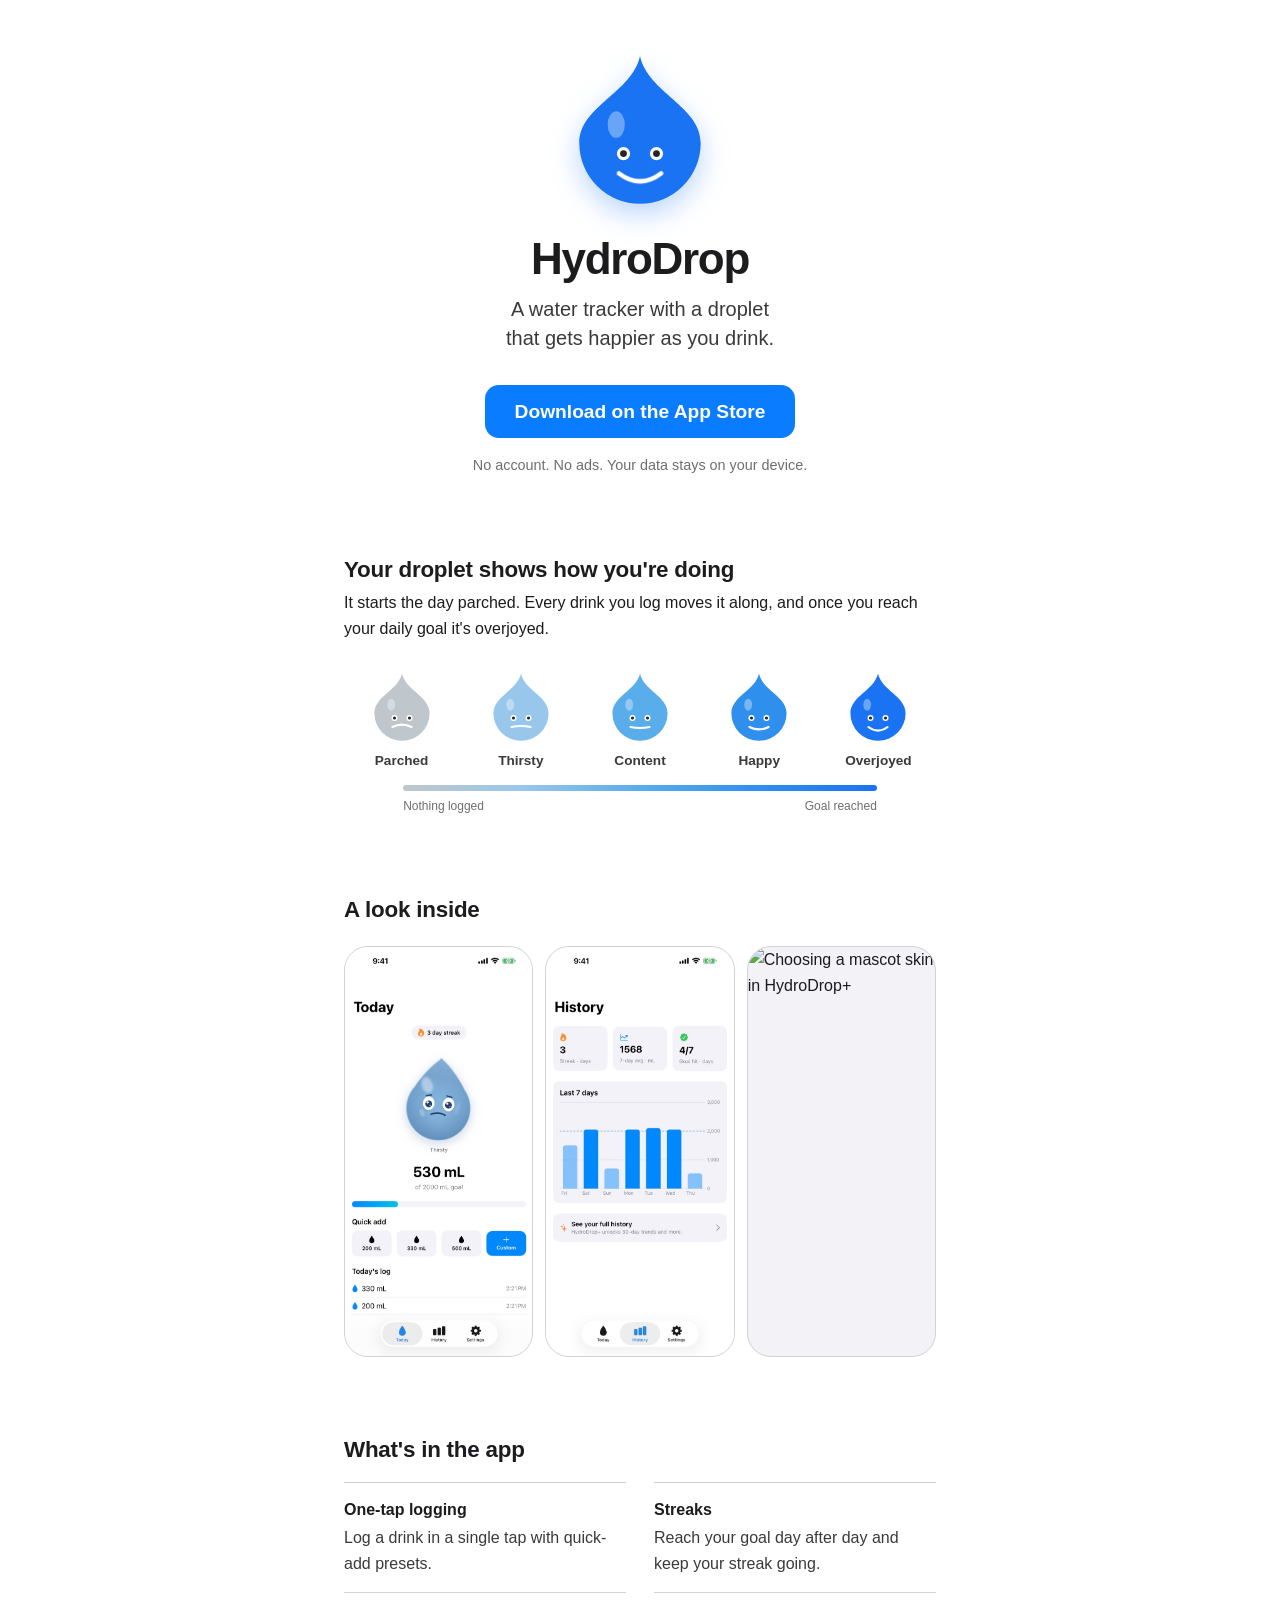
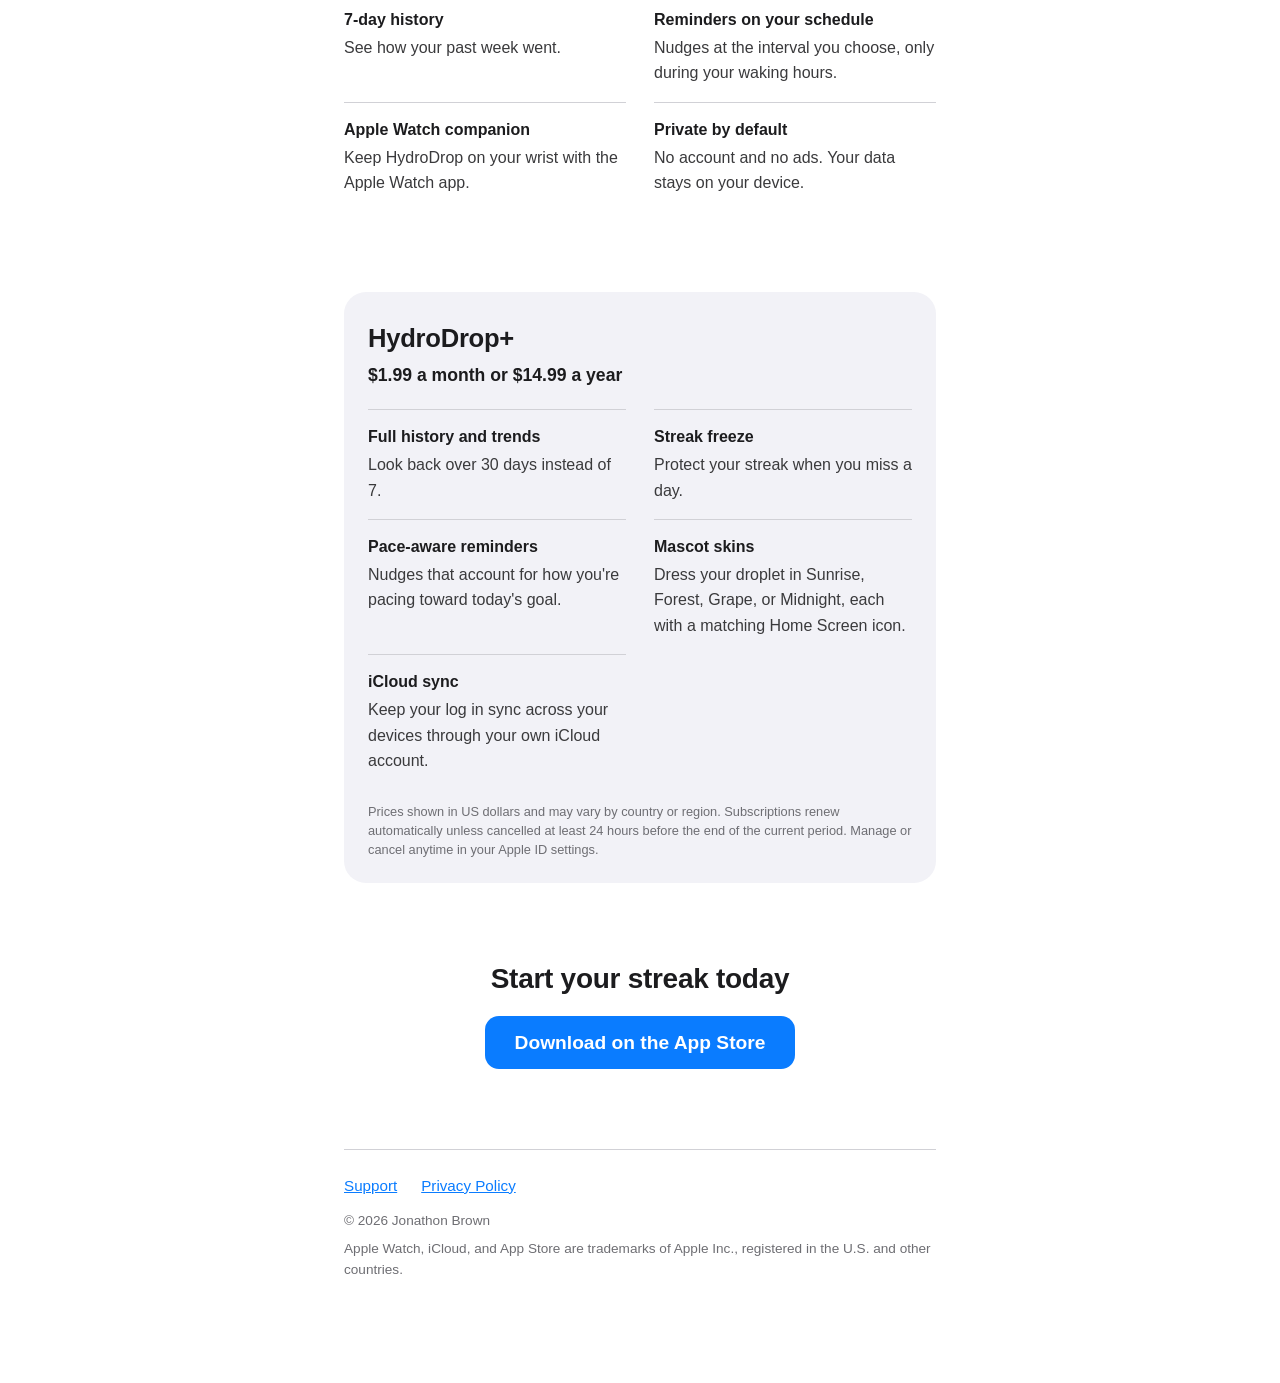
==== docs/index.html @ 5a870dd0 "Add landing page screenshots" ====
<!doctype html>
<html lang="en">
<head>
<meta charset="utf-8">
<meta name="viewport" content="width=device-width, initial-scale=1">
<title>HydroDrop — Water tracker with a droplet mascot</title>
<meta name="description" content="Track your water with a droplet that goes from parched to overjoyed as you reach your daily goal. One-tap logging, streaks, reminders, and an Apple Watch companion. No account, no ads.">

<!-- Shows Apple's Smart App Banner at the top of the page in Safari on iOS -->
<meta name="apple-itunes-app" content="app-id=6793399317">

<meta name="theme-color" content="#ffffff" media="(prefers-color-scheme: light)">
<meta name="theme-color" content="#000000" media="(prefers-color-scheme: dark)">
<link rel="canonical" href="https://jonathon-brown.github.io/HydroDrop/">

<meta property="og:type" content="website">
<meta property="og:site_name" content="HydroDrop">
<meta property="og:title" content="HydroDrop — Water tracker with a droplet mascot">
<meta property="og:description" content="Track your water with a droplet that goes from parched to overjoyed as you reach your daily goal. No account, no ads.">
<meta property="og:url" content="https://jonathon-brown.github.io/HydroDrop/">
<!-- og:image intentionally omitted. Once you have a real image in docs/, add:
     <meta property="og:image" content="https://jonathon-brown.github.io/HydroDrop/YOUR-FILE.png"> -->

<link rel="icon" href="data:image/svg+xml,%3Csvg xmlns='http://www.w3.org/2000/svg' viewBox='0 0 100 120'%3E%3Cpath fill='%232E8FED' d='M50 6C56 34 96 44 96 72A46 46 0 0 1 4 72C4 44 44 34 50 6Z'/%3E%3C/svg%3E">

<style>
  :root {
    color-scheme: light dark;
    --text: #1c1c1e;
    --muted: #3a3a3c;
    --faint: #6e6e73;
    --bg: #ffffff;
    --surface: #f2f2f7;
    --line: #d1d1d6;
    --link: #0a7cff;
    --link-pressed: #006ae6;

    /* Mascot mood colors, from MascotMood in MascotView.swift */
    --parched: #bfc7cc;
    --thirsty: #99c7eb;
    --content: #59adeb;
    --happy: #2e8fed;
    --overjoyed: #1a73f2;
  }
  @media (prefers-color-scheme: dark) {
    :root {
      --text: #f2f2f7;
      --muted: #c7c7cc;
      --faint: #8e8e93;
      --bg: #000000;
      --surface: #1c1c1e;
      --line: #38383a;
    }
  }

  *, *::before, *::after { box-sizing: border-box; }
  html { -webkit-text-size-adjust: 100%; }

  body {
    font-family: -apple-system, BlinkMacSystemFont, "Segoe UI", Helvetica, Arial, sans-serif;
    max-width: 640px;
    margin: 0 auto;
    padding: 48px 24px 96px;
    line-height: 1.6;
    color: var(--text);
    background: var(--bg);
  }

  a { color: var(--link); }
  a:focus-visible {
    outline: 3px solid var(--link);
    outline-offset: 3px;
    border-radius: 4px;
  }

  h1, h2 { line-height: 1.15; }
  h2 {
    font-size: 1.4rem;
    letter-spacing: -0.01em;
    margin: 0 0 0.5rem;
  }
  p { margin: 0 0 1rem; }

  main > section { margin-top: 80px; }

  /* ---------- Hero ---------- */
  .hero { text-align: center; }

  .hero-drop {
    display: block;
    width: 132px;
    height: auto;
    margin: 0 auto 28px;
    overflow: visible;
    color: var(--overjoyed);
    filter: drop-shadow(0 10px 14px rgba(26, 115, 242, 0.3));
  }
  .hero-drop .mouth { opacity: 0; }
  .hero-drop .m5 { opacity: 1; }

  .hero h1 {
    font-size: 2.75rem;
    font-weight: 800;
    letter-spacing: -0.03em;
    margin: 0 0 0.6rem;
  }
  .pitch {
    font-size: 1.25rem;
    line-height: 1.45;
    color: var(--muted);
    max-width: 26ch;
    margin: 0 auto 32px;
  }
  .hero-note {
    font-size: 0.9rem;
    color: var(--faint);
    margin: 16px 0 0;
  }

  .cta {
    display: inline-block;
    padding: 15px 30px;
    border-radius: 14px;
    background: var(--link);
    color: #fff;
    font-size: 1.2rem;
    font-weight: 700;
    line-height: 1.2;
    text-decoration: none;
    text-wrap: balance; /* if it ever wraps on very narrow screens, split evenly */
  }
  .cta:hover { background: var(--link-pressed); }
  .cta:active { transform: scale(0.98); }
  .cta:focus-visible {
    outline: 3px solid var(--link);
    outline-offset: 4px;
    border-radius: 14px;
  }

  /* ---------- Droplet mouths ---------- */
  .mouth {
    fill: none;
    stroke: #fff;
    stroke-width: 3.4;
    stroke-linecap: round;
  }

  /* One load-time moment: the hero droplet walks through all five moods,
     then settles on overjoyed. Skipped entirely for reduced motion. */
  @media (prefers-reduced-motion: no-preference) {
    .hero-drop { animation: mood-color 3.2s ease-in-out 0.6s both; }
    .hero-drop .mouth { animation-duration: 3.2s; animation-delay: 0.6s; animation-fill-mode: both; animation-timing-function: linear; }
    .hero-drop .m1 { animation-name: m1; }
    .hero-drop .m2 { animation-name: m2; }
    .hero-drop .m3 { animation-name: m3; }
    .hero-drop .m4 { animation-name: m4; }
    .hero-drop .m5 { animation-name: m5; }
  }
  @keyframes mood-color {
    0%, 18%   { color: #bfc7cc; }
    22%, 43%  { color: #99c7eb; }
    47%, 68%  { color: #59adeb; }
    72%, 93%  { color: #2e8fed; }
    97%, 100% { color: #1a73f2; }
  }
  @keyframes m1 { 0%, 18% { opacity: 1; } 22%, 100% { opacity: 0; } }
  @keyframes m2 { 0%, 18% { opacity: 0; } 22%, 43% { opacity: 1; } 47%, 100% { opacity: 0; } }
  @keyframes m3 { 0%, 43% { opacity: 0; } 47%, 68% { opacity: 1; } 72%, 100% { opacity: 0; } }
  @keyframes m4 { 0%, 68% { opacity: 0; } 72%, 93% { opacity: 1; } 97%, 100% { opacity: 0; } }
  @keyframes m5 { 0%, 93% { opacity: 0; } 97%, 100% { opacity: 1; } }

  /* ---------- Moods ---------- */
  .moods {
    list-style: none;
    margin: 28px 0 0;
    padding: 0;
    display: grid;
    grid-template-columns: repeat(5, minmax(0, 1fr));
    gap: 4px;
    text-align: center;
    font-size: clamp(0.68rem, 3.2vw, 0.85rem);
    font-weight: 600;
    color: var(--muted);
  }
  .moods svg {
    display: block;
    width: 100%;
    max-width: 60px;
    height: auto;
    margin: 0 auto 8px;
    overflow: visible;
  }
  .mood-track {
    height: 6px;
    margin: 14px 10% 0;
    border-radius: 3px;
    background: linear-gradient(90deg, var(--parched), var(--thirsty), var(--content), var(--happy), var(--overjoyed));
  }
  .mood-ends {
    display: flex;
    justify-content: space-between;
    margin: 6px 10% 0;
    font-size: 0.75rem;
    color: var(--faint);
  }

  /* ---------- Screenshots ---------- */
  .shots {
    display: grid;
    grid-auto-flow: column;
    grid-auto-columns: 58%;
    gap: 12px;
    margin: 24px -24px 0;
    padding: 0 24px 8px;
    overflow-x: auto;
    scroll-snap-type: x mandatory;
    scroll-padding-inline: 24px;
    scrollbar-width: none;
  }
  .shots::-webkit-scrollbar { display: none; }

  .shot {
    display: block;
    width: 100%;
    height: auto;
    aspect-ratio: 1290 / 2796;
    border-radius: 24px;
    border: 1px solid var(--line);
    background: var(--surface);
    object-fit: cover;
    object-position: top;
    scroll-snap-align: start;
  }
  @media (min-width: 600px) {
    .shots {
      grid-auto-flow: row;
      grid-template-columns: repeat(3, 1fr);
      margin: 24px 0 0;
      padding: 0;
      overflow: visible;
    }
  }

  /* ---------- Feature lists ---------- */
  .features {
    display: grid;
    gap: 0 28px;
    margin: 20px 0 0;
  }
  .features > div {
    padding: 14px 0 16px;
    border-top: 1px solid var(--line);
  }
  .features dt { font-weight: 600; }
  .features dd {
    margin: 2px 0 0;
    color: var(--muted);
  }
  @media (min-width: 560px) {
    .features { grid-template-columns: 1fr 1fr; }
  }

  /* ---------- HydroDrop+ ---------- */
  .plus {
    padding: 32px 24px 24px;
    border-radius: 22px;
    background: var(--surface);
  }
  .plus h2 { font-size: 1.6rem; }
  .price {
    font-size: 1.1rem;
    font-weight: 600;
    margin: 0;
  }
  .plus .features > div { border-top-color: var(--line); }
  .fine {
    margin: 12px 0 0;
    font-size: 0.8rem;
    line-height: 1.5;
    color: var(--faint);
  }

  /* ---------- Closing ---------- */
  .closing { text-align: center; }
  .closing h2 {
    font-size: 1.75rem;
    margin-bottom: 20px;
  }

  /* ---------- Footer ---------- */
  .site-footer {
    margin-top: 80px;
    padding-top: 24px;
    border-top: 1px solid var(--line);
    font-size: 0.85rem;
    color: var(--faint);
  }
  .site-footer nav {
    display: flex;
    flex-wrap: wrap;
    gap: 8px 24px;
    margin-bottom: 12px;
    font-size: 0.95rem;
  }
  .site-footer p { margin: 0 0 6px; }
</style>
</head>
<body>

<!-- Shared droplet body (shape, highlight, eyes). Fill follows CSS `color`. -->
<svg width="0" height="0" style="position:absolute" aria-hidden="true" focusable="false">
  <defs>
    <symbol id="drop-body" viewBox="0 0 100 120">
      <path d="M50 6C56 34 96 44 96 72A46 46 0 0 1 4 72C4 44 44 34 50 6Z" fill="currentColor"/>
      <ellipse cx="32" cy="58" rx="6.5" ry="10" fill="#fff" fill-opacity=".35"/>
      <circle cx="37.5" cy="80" r="5" fill="#fff"/>
      <circle cx="62.5" cy="80" r="5" fill="#fff"/>
      <circle cx="37.5" cy="80" r="2.6" fill="#000" fill-opacity=".85"/>
      <circle cx="62.5" cy="80" r="2.6" fill="#000" fill-opacity=".85"/>
    </symbol>
  </defs>
</svg>

<header class="hero">
  <svg class="hero-drop" viewBox="0 0 100 120" role="img" aria-label="The HydroDrop droplet mascot">
    <use href="#drop-body"/>
    <path class="mouth m1" d="M34 95Q50 87 66 95"/>
    <path class="mouth m2" d="M34 95Q50 92 66 95"/>
    <path class="mouth m3" d="M34 95Q50 98 66 95"/>
    <path class="mouth m4" d="M34 95Q50 103 66 95"/>
    <path class="mouth m5" d="M34 95Q50 107 66 95"/>
  </svg>

  <h1>HydroDrop</h1>
  <p class="pitch">A water tracker with a droplet that gets happier as you drink.</p>

  <a class="cta" href="https://apps.apple.com/app/id6793399317">Download on the App Store</a>
  <p class="hero-note">No account. No ads. Your data stays on your device.</p>
</header>

<main>

  <section aria-labelledby="moods-title">
    <h2 id="moods-title">Your droplet shows how you're doing</h2>
    <p>It starts the day parched. Every drink you log moves it along, and once you reach your daily goal it's overjoyed.</p>

    <ol class="moods">
      <li>
        <svg viewBox="0 0 100 120" style="color:#bfc7cc" aria-hidden="true" focusable="false"><use href="#drop-body"/><path class="mouth" d="M34 95Q50 87 66 95"/></svg>
        Parched
      </li>
      <li>
        <svg viewBox="0 0 100 120" style="color:#99c7eb" aria-hidden="true" focusable="false"><use href="#drop-body"/><path class="mouth" d="M34 95Q50 92 66 95"/></svg>
        Thirsty
      </li>
      <li>
        <svg viewBox="0 0 100 120" style="color:#59adeb" aria-hidden="true" focusable="false"><use href="#drop-body"/><path class="mouth" d="M34 95Q50 98 66 95"/></svg>
        Content
      </li>
      <li>
        <svg viewBox="0 0 100 120" style="color:#2e8fed" aria-hidden="true" focusable="false"><use href="#drop-body"/><path class="mouth" d="M34 95Q50 103 66 95"/></svg>
        Happy
      </li>
      <li>
        <svg viewBox="0 0 100 120" style="color:#1a73f2" aria-hidden="true" focusable="false"><use href="#drop-body"/><path class="mouth" d="M34 95Q50 107 66 95"/></svg>
        Overjoyed
      </li>
    </ol>
    <div class="mood-track" aria-hidden="true"></div>
    <div class="mood-ends" aria-hidden="true"><span>Nothing logged</span><span>Goal reached</span></div>
  </section>

  <!-- Screenshot files live in docs/screenshots/ (600px-wide JPEGs).
       If you swap in different screens, update the file name and alt text together. -->
  <section aria-labelledby="shots-title">
    <h2 id="shots-title">A look inside</h2>
    <div class="shots">
      <img class="shot" src="screenshots/today.jpg" alt="HydroDrop's Today screen, with the droplet mascot and today's progress toward the goal" loading="lazy" decoding="async">
      <img class="shot" src="screenshots/history.jpg" alt="HydroDrop's History screen, showing daily water totals" loading="lazy" decoding="async">
      <img class="shot" src="screenshots/skins.jpg" alt="Choosing a mascot skin in HydroDrop+" loading="lazy" decoding="async">
    </div>
  </section>

  <section aria-labelledby="features-title">
    <h2 id="features-title">What's in the app</h2>
    <dl class="features">
      <div>
        <dt>One-tap logging</dt>
        <dd>Log a drink in a single tap with quick-add presets.</dd>
      </div>
      <div>
        <dt>Streaks</dt>
        <dd>Reach your goal day after day and keep your streak going.</dd>
      </div>
      <div>
        <dt>7-day history</dt>
        <dd>See how your past week went.</dd>
      </div>
      <div>
        <dt>Reminders on your schedule</dt>
        <dd>Nudges at the interval you choose, only during your waking hours.</dd>
      </div>
      <div>
        <dt>Apple Watch companion</dt>
        <dd>Keep HydroDrop on your wrist with the Apple Watch app.</dd>
      </div>
      <div>
        <dt>Private by default</dt>
        <dd>No account and no ads. Your data stays on your device.</dd>
      </div>
    </dl>
  </section>

  <section class="plus" aria-labelledby="plus-title">
    <h2 id="plus-title">HydroDrop+</h2>
    <p class="price">$1.99 a month or $14.99 a year</p>
    <dl class="features">
      <div>
        <dt>Full history and trends</dt>
        <dd>Look back over 30 days instead of 7.</dd>
      </div>
      <div>
        <dt>Streak freeze</dt>
        <dd>Protect your streak when you miss a day.</dd>
      </div>
      <div>
        <dt>Pace-aware reminders</dt>
        <dd>Nudges that account for how you're pacing toward today's goal.</dd>
      </div>
      <!-- CHECK BEFORE PUBLISHING: keep "matching Home Screen icon" only if
           alternate app icons are in a build that's live on the App Store. -->
      <div>
        <dt>Mascot skins</dt>
        <dd>Dress your droplet in Sunrise, Forest, Grape, or Midnight, each with a matching Home Screen icon.</dd>
      </div>
      <div>
        <dt>iCloud sync</dt>
        <dd>Keep your log in sync across your devices through your own iCloud account.</dd>
      </div>
    </dl>
    <p class="fine">Prices shown in US dollars and may vary by country or region. Subscriptions renew automatically unless cancelled at least 24 hours before the end of the current period. Manage or cancel anytime in your Apple ID settings.</p>
  </section>

  <section class="closing" aria-labelledby="closing-title">
    <h2 id="closing-title">Start your streak today</h2>
    <a class="cta" href="https://apps.apple.com/app/id6793399317">Download on the App Store</a>
  </section>

</main>

<footer class="site-footer">
  <nav aria-label="Support and legal">
    <a href="support.html">Support</a>
    <a href="privacy.html">Privacy Policy</a>
  </nav>
  <p>© 2026 Jonathon Brown</p>
  <p>Apple Watch, iCloud, and App Store are trademarks of Apple Inc., registered in the U.S. and other countries.</p>
</footer>

</body>
</html>
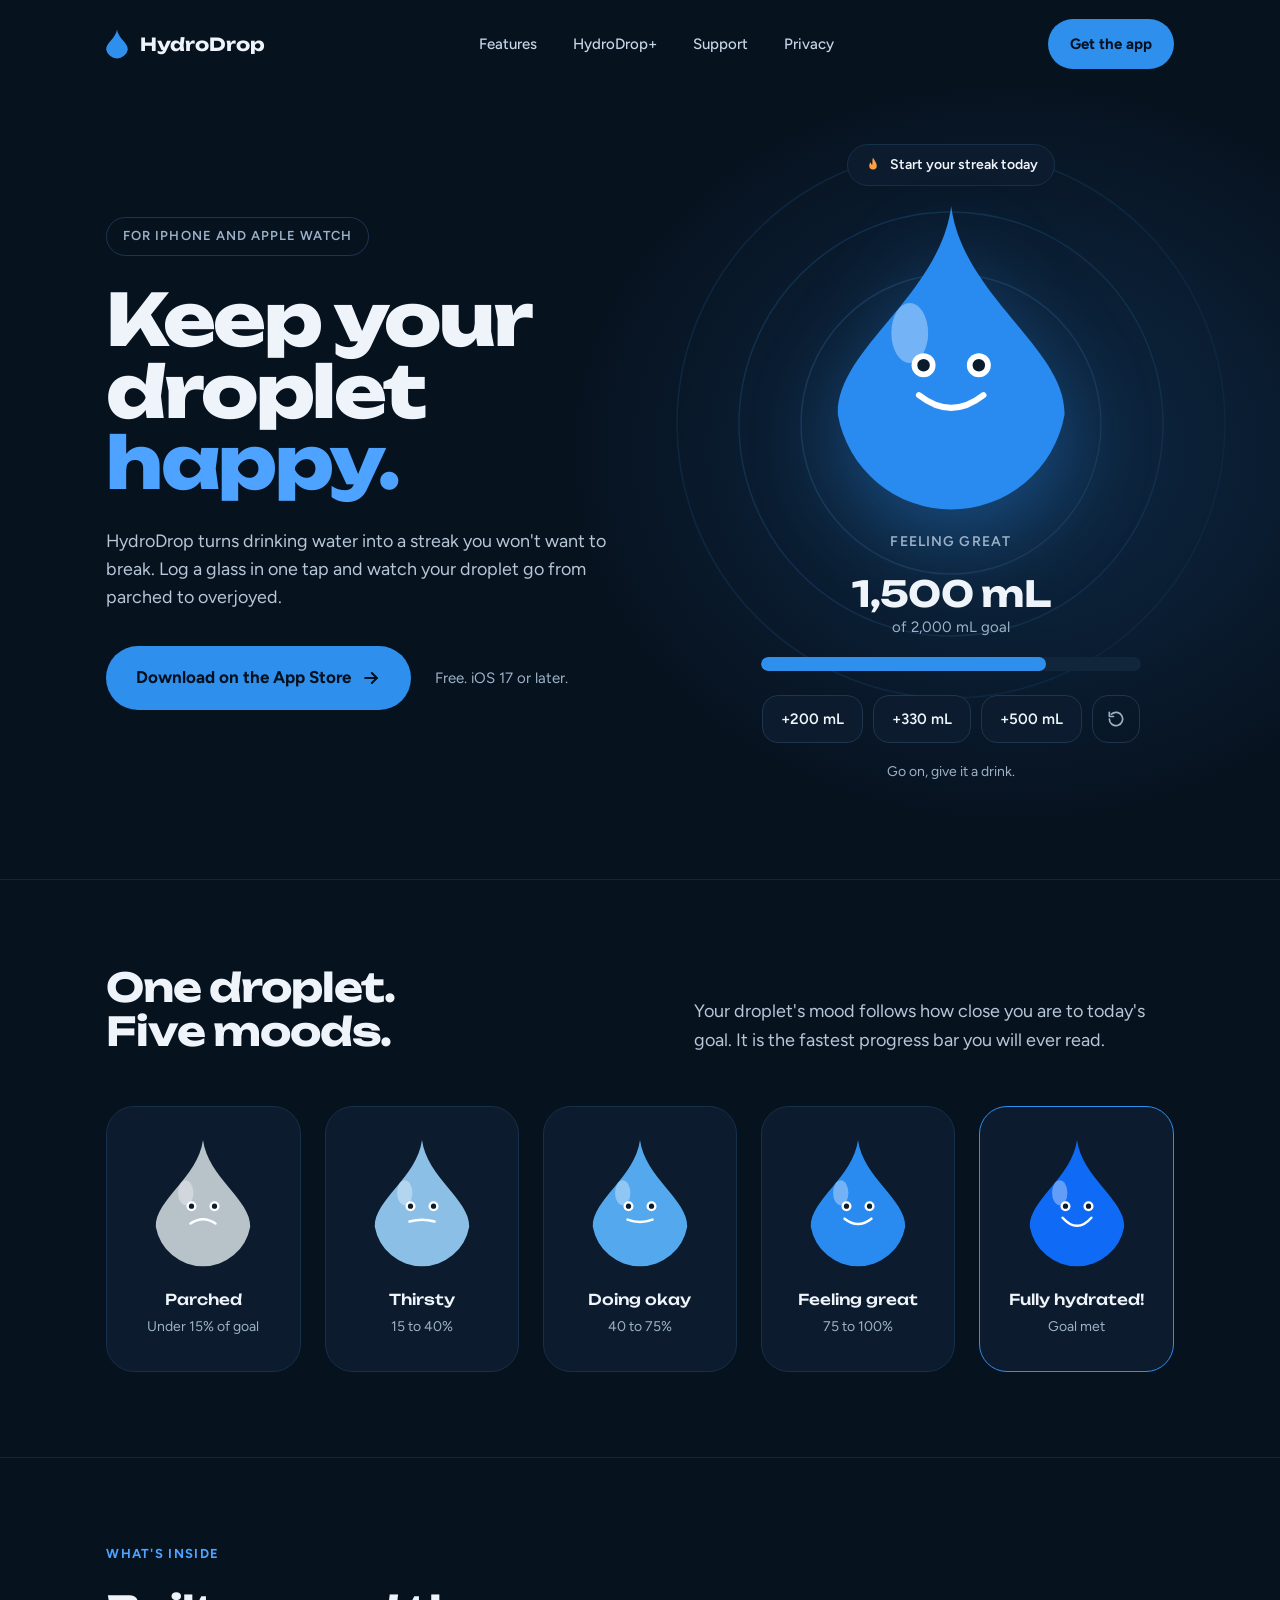
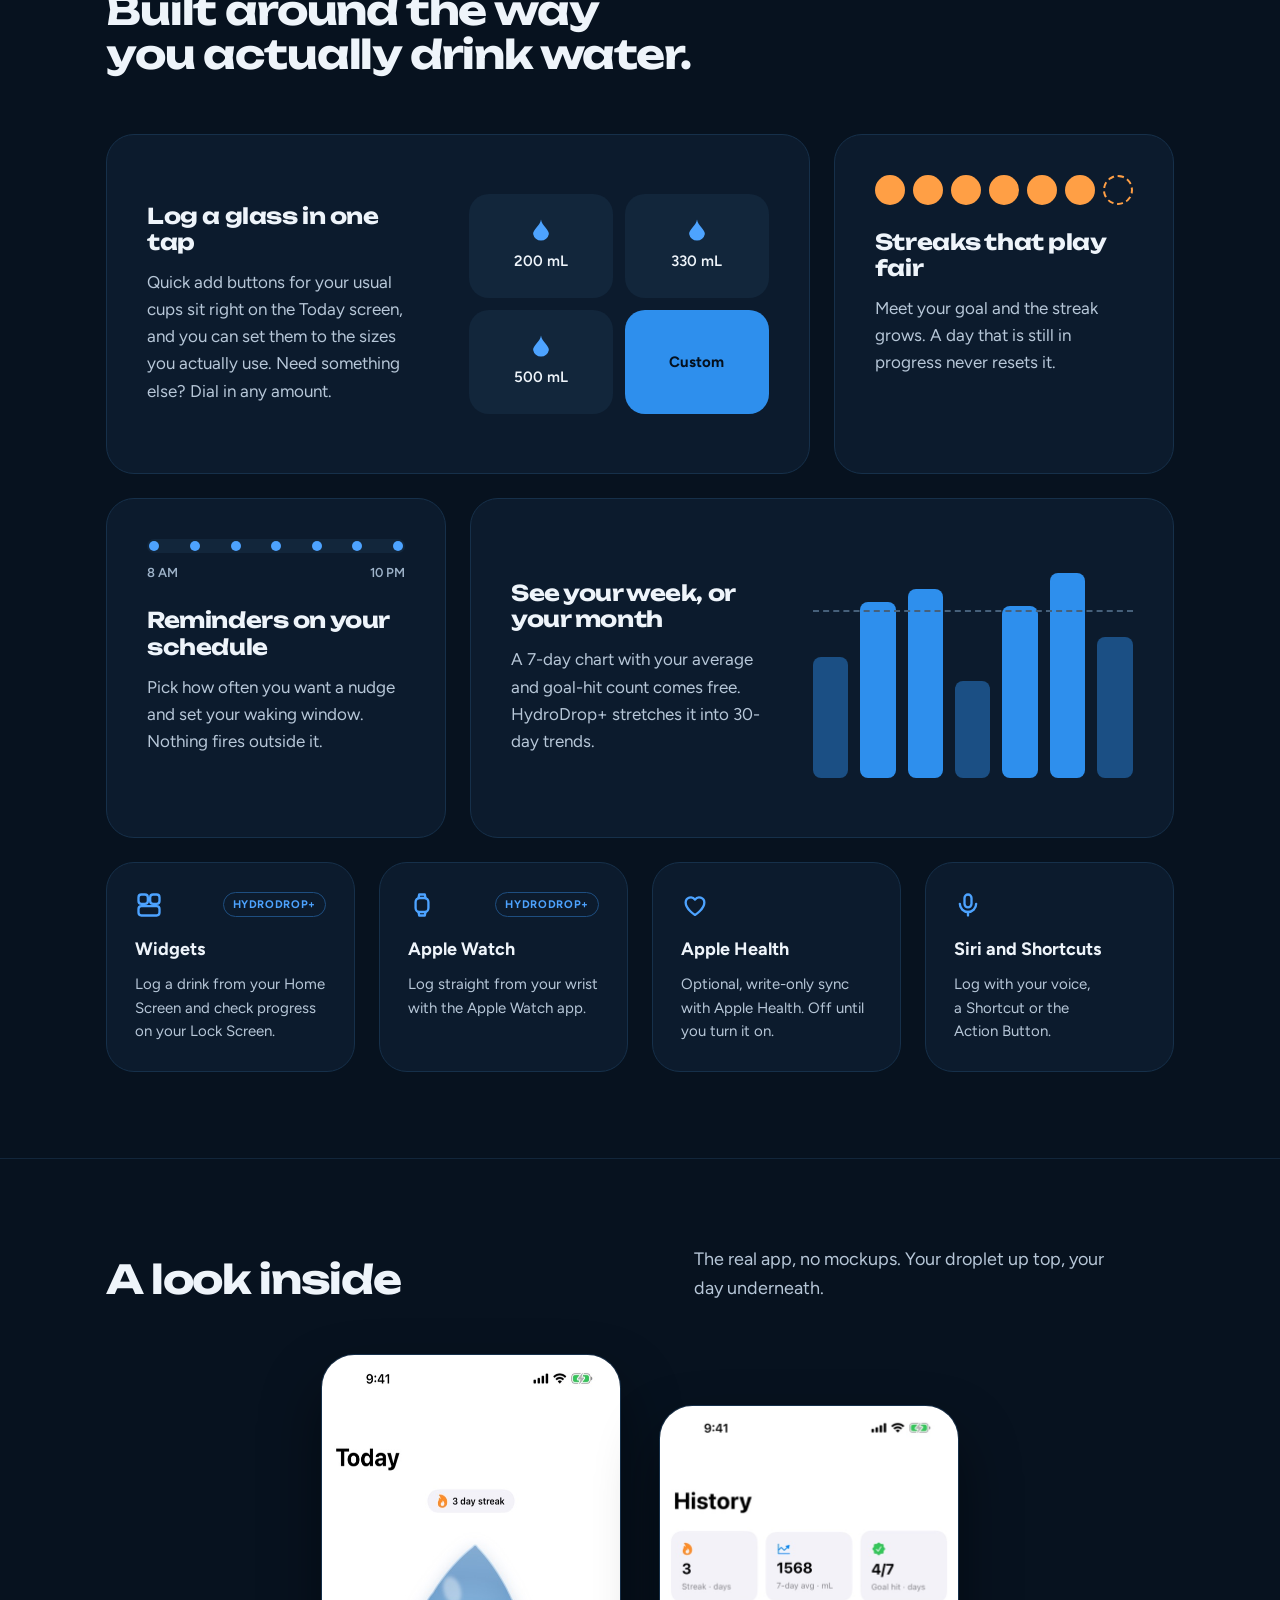
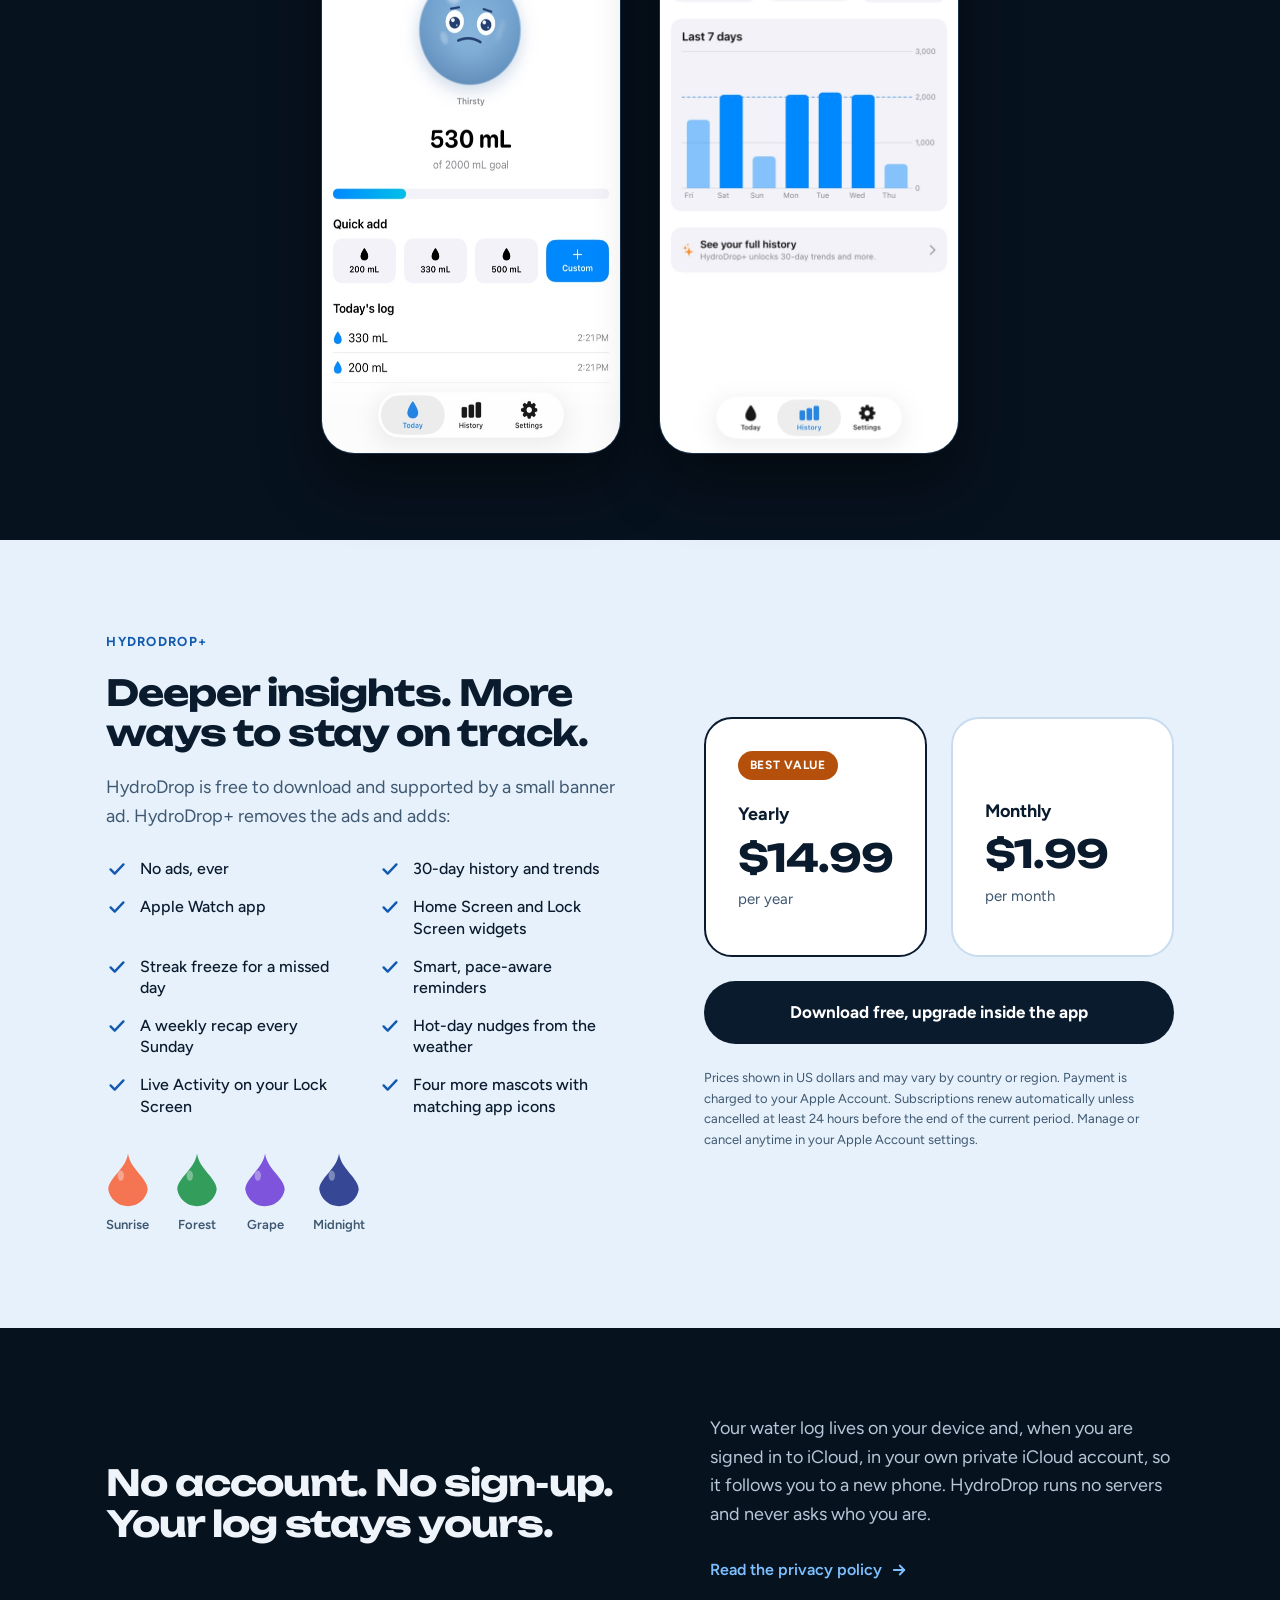
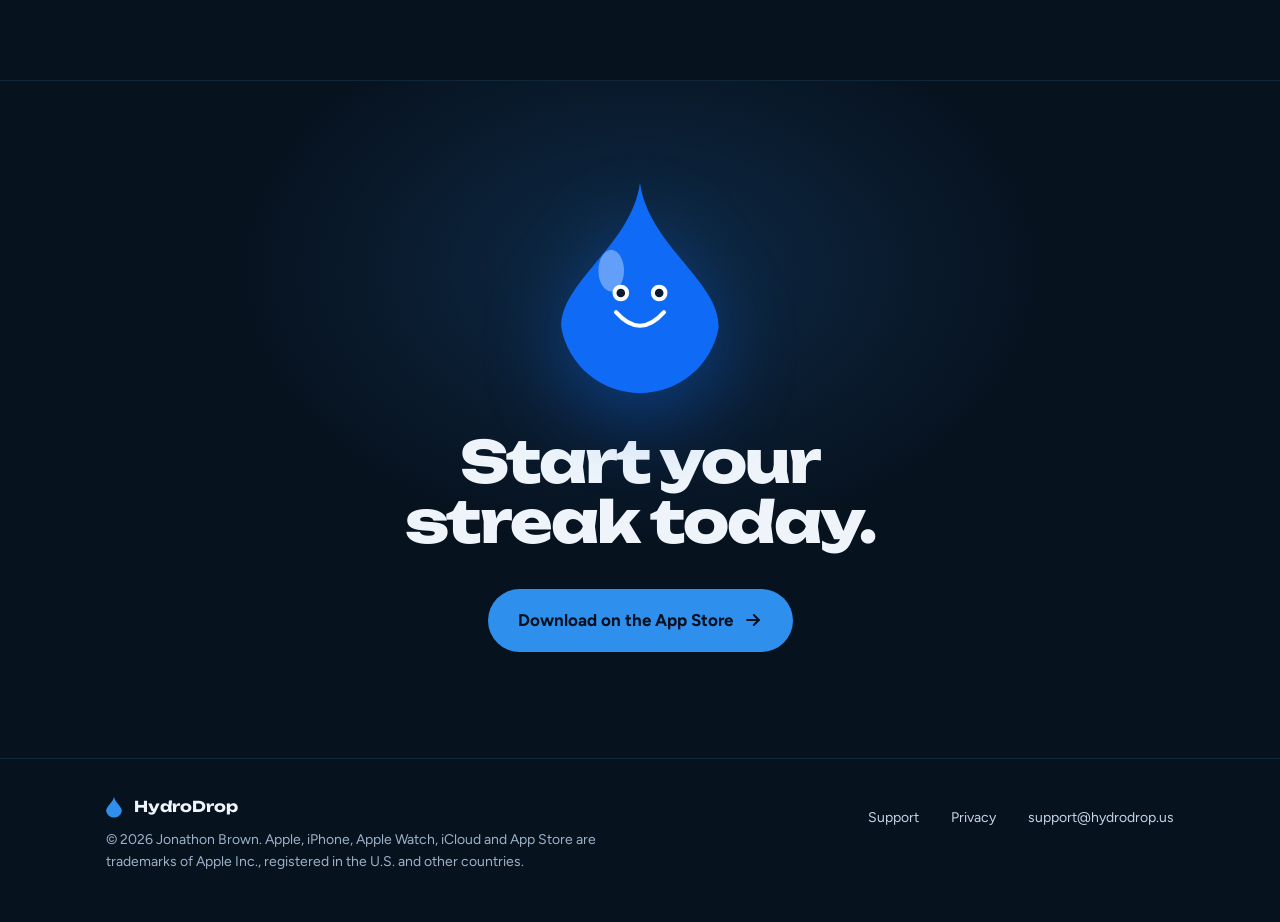
==== commit e3fcb3ce: "Redesign hydrodrop.us and correct ads, iCloud and HydroDrop+ claims" ====
--- a/docs/index.html
+++ b/docs/index.html
@@ -3,459 +3,487 @@
 <head>
 <meta charset="utf-8">
 <meta name="viewport" content="width=device-width, initial-scale=1">
-<title>HydroDrop — Water tracker with a droplet mascot</title>
-<meta name="description" content="Track your water with a droplet that goes from parched to overjoyed as you reach your daily goal. One-tap logging, streaks, reminders, and an Apple Watch companion. No account, no ads.">
+<title>HydroDrop: a water tracker with a droplet you keep happy</title>
+<meta name="description" content="Track your water with a droplet that goes from parched to overjoyed as you reach your daily goal. One-tap logging, streaks, reminders on your schedule, Apple Health and Siri. No account needed.">
 
 <!-- Shows Apple's Smart App Banner at the top of the page in Safari on iOS -->
 <meta name="apple-itunes-app" content="app-id=6793399317">
-
-<meta name="theme-color" content="#ffffff" media="(prefers-color-scheme: light)">
-<meta name="theme-color" content="#000000" media="(prefers-color-scheme: dark)">
-<link rel="canonical" href="https://jonathon-brown.github.io/HydroDrop/">
+<meta name="theme-color" content="#07121F">
+<link rel="canonical" href="https://hydrodrop.us/">
 
 <meta property="og:type" content="website">
 <meta property="og:site_name" content="HydroDrop">
-<meta property="og:title" content="HydroDrop — Water tracker with a droplet mascot">
-<meta property="og:description" content="Track your water with a droplet that goes from parched to overjoyed as you reach your daily goal. No account, no ads.">
-<meta property="og:url" content="https://jonathon-brown.github.io/HydroDrop/">
+<meta property="og:title" content="HydroDrop: keep your droplet happy">
+<meta property="og:description" content="A water tracker with a droplet that goes from parched to overjoyed as you reach your daily goal. No account needed.">
+<meta property="og:url" content="https://hydrodrop.us/">
 <!-- og:image intentionally omitted. Once you have a real image in docs/, add:
-     <meta property="og:image" content="https://jonathon-brown.github.io/HydroDrop/YOUR-FILE.png"> -->
-
-<link rel="icon" href="data:image/svg+xml,%3Csvg xmlns='http://www.w3.org/2000/svg' viewBox='0 0 100 120'%3E%3Cpath fill='%232E8FED' d='M50 6C56 34 96 44 96 72A46 46 0 0 1 4 72C4 44 44 34 50 6Z'/%3E%3C/svg%3E">
+     <meta property="og:image" content="https://hydrodrop.us/YOUR-FILE.png"> -->
+
+<link rel="icon" href="data:image/svg+xml,%3Csvg xmlns='http://www.w3.org/2000/svg' viewBox='0 0 100 134'%3E%3Cpath fill='%232E8FED' d='M50 1C55 40 100 63 99.2 91.5A50 50 0 0 1 .8 91.5C0 63 45 40 50 1Z'/%3E%3C/svg%3E">
+
+<link rel="preconnect" href="https://fonts.googleapis.com">
+<link rel="preconnect" href="https://fonts.gstatic.com" crossorigin>
+<link rel="stylesheet" href="https://fonts.googleapis.com/css2?family=Unbounded:wght@500;700;800&amp;family=Figtree:wght@400;500;600;700&amp;display=swap">
 
 <style>
   :root {
-    color-scheme: light dark;
-    --text: #1c1c1e;
-    --muted: #3a3a3c;
-    --faint: #6e6e73;
-    --bg: #ffffff;
-    --surface: #f2f2f7;
-    --line: #d1d1d6;
-    --link: #0a7cff;
-    --link-pressed: #006ae6;
-
-    /* Mascot mood colors, from MascotMood in MascotView.swift */
-    --parched: #bfc7cc;
-    --thirsty: #99c7eb;
-    --content: #59adeb;
-    --happy: #2e8fed;
-    --overjoyed: #1a73f2;
+    color-scheme: dark;
+    --ground: #07121F; --card: #0C1B2D; --line: #16304A; --hair: #12263B; --well: #12263B;
+    --text: #EEF4FA; --soft: #B7C7D8; --muted: #9DB2C8; --link: #7CC0FF;
+    --blue: #2E8FED; --blue-lift: #4DA3FF; --ink: #04101D; --flame: #FF9F45;
+    --paper: #E6F1FB; --paper-text: #0B1B2E; --paper-muted: #3F5871; --paper-accent: #1259B0;
+    --display: 'Unbounded', 'Arial Rounded MT Bold', system-ui, sans-serif;
+    --body: 'Figtree', system-ui, -apple-system, 'Segoe UI', sans-serif;
+    --pad: clamp(24px, 8.3vw, 120px);
   }
-  @media (prefers-color-scheme: dark) {
-    :root {
-      --text: #f2f2f7;
-      --muted: #c7c7cc;
-      --faint: #8e8e93;
-      --bg: #000000;
-      --surface: #1c1c1e;
-      --line: #38383a;
-    }
+  * { box-sizing: border-box; }
+  html { scroll-behavior: smooth; }
+  body { margin: 0; background: var(--ground); color: var(--text); font-family: var(--body); line-height: 1.6; -webkit-font-smoothing: antialiased; }
+  a { color: var(--link); text-decoration: none; }
+  a:hover { color: #B5DBFF; }
+  :focus-visible { outline: 3px solid var(--blue-lift); outline-offset: 3px; border-radius: 8px; }
+  h1, h2, h3, p { margin: 0; }
+  h1, h2, .h3-display { font-family: var(--display); letter-spacing: -0.03em; text-wrap: balance; }
+  p { text-wrap: pretty; }
+  img { max-width: 100%; }
+  .wrap { max-width: 1440px; margin: 0 auto; padding-left: var(--pad); padding-right: var(--pad); }
+  .eyebrow { font-size: 13px; font-weight: 700; letter-spacing: 0.1em; text-transform: uppercase; color: var(--blue-lift); }
+  .drop { display: block; }
+
+  /* Header */
+  .site-header { display: flex; align-items: center; justify-content: space-between; gap: 24px; min-height: 88px; }
+  .logo { display: flex; align-items: center; gap: 12px; color: var(--text); padding: 10px 0; font-family: var(--display); font-weight: 700; font-size: 18px; }
+  .logo:hover { color: var(--text); }
+  .site-nav { display: flex; align-items: center; gap: 36px; }
+  .site-nav a { color: #C5D5E6; font-size: 15px; font-weight: 500; padding: 13px 0; }
+  .site-nav a:hover, .site-nav a[aria-current] { color: var(--text); }
+  .btn { display: inline-flex; align-items: center; justify-content: center; gap: 10px; background: var(--blue); color: var(--ink); font-weight: 700; border-radius: 999px; transition: background .2s, transform .2s; }
+  .btn:hover { background: var(--blue-lift); color: var(--ink); transform: translateY(-1px); }
+  .btn-sm { font-size: 15px; padding: 13px 22px; }
+  .btn-lg { font-size: 17px; padding: 18px 30px; }
+  .btn-dark { background: var(--paper-text); color: #fff; }
+  .btn-dark:hover { background: #16304A; color: #fff; }
+
+  /* Hero */
+  .hero { display: grid; grid-template-columns: minmax(0, 1.25fr) minmax(0, 1fr); align-items: center; gap: 64px; padding-top: 56px; padding-bottom: 96px; background: radial-gradient(620px 520px at 79% 46%, #0E2A47 0%, rgba(7,18,31,0) 72%); }
+  .hero-copy { display: flex; flex-direction: column; align-items: flex-start; gap: 28px; }
+  .chip { border: 1px solid #1E3550; border-radius: 999px; padding: 8px 16px; font-size: 13px; font-weight: 600; letter-spacing: 0.08em; text-transform: uppercase; color: var(--muted); }
+  .hero h1 { font-weight: 800; font-size: clamp(42px, 5.6vw, 80px); line-height: 1; letter-spacing: -0.035em; }
+  .hero h1 span { color: var(--blue-lift); }
+  .hero .lede { max-width: 540px; font-size: clamp(17px, 1.4vw, 20px); line-height: 1.55; color: var(--soft); }
+  .cta-row { display: flex; flex-wrap: wrap; align-items: center; gap: 16px 24px; margin-top: 8px; }
+  .cta-row small { font-size: 15px; color: var(--muted); }
+
+  .demo { position: relative; display: flex; flex-direction: column; align-items: center; gap: 18px; }
+  .demo > * { position: relative; }
+  .demo .rings { position: absolute; left: 50%; top: 10px; width: 560px; height: 560px; margin-left: -280px; pointer-events: none; }
+  .rings circle { fill: none; stroke-width: 1.5; animation: ring 6s ease-in-out infinite; }
+  .streak-chip { display: flex; align-items: center; gap: 8px; background: var(--card); border: 1px solid var(--line); border-radius: 999px; padding: 9px 16px; font-size: 14px; font-weight: 600; }
+  .mascot { width: clamp(200px, 18vw, 260px); height: auto; animation: bob 5s ease-in-out infinite; filter: drop-shadow(0 28px 44px rgba(46,143,237,0.38)); }
+  .mascot .body { transition: fill .5s ease; }
+  .mood { font-size: 14px; font-weight: 600; letter-spacing: 0.08em; text-transform: uppercase; color: var(--muted); }
+  .total { font-family: var(--display); font-weight: 700; font-size: clamp(32px, 2.8vw, 40px); letter-spacing: -0.02em; text-align: center; line-height: 1.2; }
+  .total + small { display: block; text-align: center; font-size: 15px; color: var(--muted); }
+  .bar { width: min(380px, 100%); height: 14px; border-radius: 999px; background: var(--well); overflow: hidden; }
+  .bar > div { height: 100%; border-radius: 999px; background: var(--blue); transition: width .45s ease; }
+  .sips { display: flex; flex-wrap: wrap; justify-content: center; gap: 10px; margin-top: 6px; }
+  .sips button { min-height: 48px; padding: 0 18px; border-radius: 16px; border: 1px solid #1E3550; background: var(--card); color: var(--text); font: 600 15px var(--body); cursor: pointer; transition: border-color .2s, transform .1s; }
+  .sips button:hover { border-color: var(--blue); }
+  .sips button:active { transform: scale(0.96); }
+  .sips .reset { width: 48px; padding: 0; background: transparent; color: var(--muted); display: inline-flex; align-items: center; justify-content: center; }
+  .demo .hint { font-size: 14px; color: var(--muted); }
+
+  /* Sections */
+  .band { border-top: 1px solid var(--hair); padding-top: clamp(56px, 6.7vw, 96px); padding-bottom: clamp(56px, 6.7vw, 96px); }
+  .band h2 { font-weight: 700; font-size: clamp(28px, 3.1vw, 44px); line-height: 1.12; }
+  .split-head { display: flex; flex-wrap: wrap; align-items: flex-end; justify-content: space-between; gap: 16px 80px; margin-bottom: clamp(32px, 4vw, 56px); }
+  .split-head p { max-width: 480px; font-size: 18px; color: var(--soft); }
+
+  .moods { display: grid; grid-template-columns: repeat(5, minmax(0, 1fr)); gap: 24px; list-style: none; margin: 0; padding: 0; }
+  .moods li { background: var(--card); border: 1px solid var(--line); border-radius: 28px; padding: 32px 24px; display: flex; flex-direction: column; align-items: center; gap: 8px; text-align: center; }
+  .moods li:last-child { border-color: var(--blue); }
+  .moods svg { width: 96px; height: auto; margin-bottom: 12px; }
+  .moods strong { font-family: var(--display); font-weight: 500; font-size: 15px; }
+  .moods span { font-size: 14px; color: var(--muted); }
+
+  .features-head { display: flex; flex-direction: column; gap: 24px; margin-bottom: 56px; }
+  .features-head h2 { max-width: 860px; }
+  .bento { display: grid; grid-template-columns: repeat(3, minmax(0, 1fr)); gap: 24px; }
+  .card { background: var(--card); border: 1px solid var(--line); border-radius: 28px; padding: 40px; display: flex; flex-direction: column; gap: 14px; min-height: 340px; }
+  .card.wide { grid-column: span 2; flex-direction: row; align-items: center; gap: 48px; }
+  .card.wide > div:first-child { flex: 1; display: flex; flex-direction: column; gap: 14px; }
+  .card h3 { font-family: var(--display); font-weight: 700; font-size: clamp(19px, 1.7vw, 24px); line-height: 1.2; letter-spacing: -0.02em; }
+  .card p { font-size: 17px; color: var(--soft); }
+  .cups { width: 300px; flex-shrink: 0; display: grid; grid-template-columns: repeat(2, minmax(0, 1fr)); gap: 12px; }
+  .cups div { height: 104px; border-radius: 20px; background: var(--well); display: flex; flex-direction: column; align-items: center; justify-content: center; gap: 8px; font-size: 15px; font-weight: 600; }
+  .cups div:last-child { background: var(--blue); color: var(--ink); font-weight: 700; }
+  .week { display: flex; gap: 8px; margin-bottom: 10px; }
+  .week i { width: 30px; height: 30px; border-radius: 999px; background: var(--flame); }
+  .week i:last-child { background: none; border: 2px dashed var(--flame); }
+  .timeline { margin-bottom: 10px; }
+  .timeline > div { display: flex; align-items: center; justify-content: space-between; height: 14px; padding: 0 2px; border-radius: 999px; background: var(--well); }
+  .timeline i { width: 10px; height: 10px; border-radius: 999px; background: var(--blue-lift); }
+  .timeline p { display: flex; justify-content: space-between; margin-top: 10px; font-size: 13px; font-weight: 600; color: var(--muted); }
+  .chart { position: relative; width: 320px; height: 220px; flex-shrink: 0; display: flex; align-items: flex-end; gap: 12px; }
+  .chart::before { content: ""; position: absolute; left: 0; right: 0; top: 24%; border-top: 2px dashed #46607A; }
+  .chart i { flex: 1; border-radius: 8px; background: rgba(46,143,237,0.45); }
+  .chart i.hit { background: var(--blue); }
+  .minis { display: grid; grid-template-columns: repeat(4, minmax(0, 1fr)); gap: 24px; margin-top: 24px; }
+  .mini { background: var(--card); border: 1px solid var(--line); border-radius: 28px; padding: 28px; display: flex; flex-direction: column; gap: 10px; }
+  .mini h3 { font-size: 18px; font-weight: 700; margin-top: 6px; }
+  .mini p { font-size: 15px; line-height: 1.55; color: var(--soft); }
+  .mini .top { display: flex; align-items: center; justify-content: space-between; gap: 8px; }
+  .tag { font-size: 11px; font-weight: 700; letter-spacing: 0.06em; color: var(--blue-lift); border: 1px solid #1E4E80; border-radius: 999px; padding: 3px 9px; white-space: nowrap; }
+
+  .shots { display: flex; justify-content: center; gap: clamp(16px, 3vw, 48px); }
+  .shots img { width: min(300px, 44%); height: auto; border-radius: clamp(20px, 2.6vw, 36px); border: 1px solid var(--line); box-shadow: 0 30px 60px rgba(0,0,0,0.45); }
+  .shots img:last-child { margin-top: clamp(24px, 4vw, 64px); }
+
+  .plus { background: var(--paper); color: var(--paper-text); }
+  .plus-grid { display: grid; grid-template-columns: minmax(0, 1.1fr) minmax(0, 1fr); align-items: center; gap: 80px; padding-top: clamp(56px, 7.2vw, 104px); padding-bottom: clamp(56px, 7.2vw, 104px); }
+  .plus .eyebrow { color: var(--paper-accent); }
+  .plus h2 { font-weight: 700; font-size: clamp(28px, 2.8vw, 40px); line-height: 1.12; margin: 20px 0; }
+  .plus .lede { font-size: 18px; color: var(--paper-muted); }
+  .ticks { list-style: none; margin: 28px 0 0; padding: 0; display: grid; grid-template-columns: repeat(2, minmax(0, 1fr)); gap: 16px 28px; font-size: 16px; font-weight: 500; line-height: 1.35; }
+  .ticks li { display: flex; align-items: flex-start; gap: 12px; }
+  .ticks svg { flex-shrink: 0; }
+  .skins { display: flex; gap: 28px; margin-top: 36px; }
+  .skins figure { margin: 0; display: flex; flex-direction: column; align-items: center; gap: 8px; font-size: 13px; font-weight: 600; color: var(--paper-muted); }
+  .plans { display: grid; grid-template-columns: repeat(2, minmax(0, 1fr)); gap: 24px; }
+  .plan { background: #fff; border: 2px solid #C9DCEE; border-radius: 28px; padding: 32px; display: flex; flex-direction: column; gap: 6px; min-height: 240px; }
+  .plan.best { border-color: var(--paper-text); }
+  .plan .flag { align-self: flex-start; min-height: 26px; font-size: 12px; font-weight: 700; letter-spacing: 0.06em; border-radius: 999px; }
+  .plan.best .flag { background: #B4500B; color: #fff; padding: 5px 12px; }
+  .plan .name { margin-top: 14px; font-size: 18px; font-weight: 700; }
+  .plan .price { font-family: var(--display); font-weight: 700; font-size: clamp(30px, 3vw, 44px); letter-spacing: -0.03em; line-height: 1.2; }
+  .plan .per { font-size: 15px; color: var(--paper-muted); }
+  .plus-side { display: flex; flex-direction: column; gap: 24px; }
+  .plus-side .btn { width: 100%; text-align: center; }
+  .fine { font-size: 13px; color: var(--paper-muted); }
+
+  .privacy { display: flex; flex-wrap: wrap; align-items: center; justify-content: space-between; gap: 24px 80px; border-top: 0; }
+  .privacy h2 { flex: 1 1 420px; max-width: 640px; font-size: clamp(28px, 2.8vw, 40px); line-height: 1.14; }
+  .privacy div { flex: 1 1 360px; display: flex; flex-direction: column; align-items: flex-start; gap: 16px; }
+  .privacy p { font-size: 18px; color: var(--soft); }
+  .arrow { display: inline-flex; align-items: center; gap: 8px; font-size: 16px; font-weight: 600; padding: 12px 0; }
+
+  .final { display: flex; flex-direction: column; align-items: center; gap: 36px; text-align: center; padding-top: clamp(72px, 7.8vw, 112px); padding-bottom: clamp(72px, 8.3vw, 120px); background: radial-gradient(560px 380px at 50% 28%, #0E2A47 0%, rgba(7,18,31,0) 72%); }
+  .final svg.mascot { width: clamp(140px, 12.5vw, 180px); filter: drop-shadow(0 24px 40px rgba(15,107,245,0.4)); }
+  .final h2 { font-weight: 800; font-size: clamp(36px, 4.5vw, 64px); line-height: 1.05; letter-spacing: -0.035em; max-width: 1000px; }
+
+  .site-footer { border-top: 1px solid var(--hair); padding-top: 36px; padding-bottom: 48px; display: flex; flex-wrap: wrap; align-items: flex-start; justify-content: space-between; gap: 16px 40px; font-size: 14px; color: var(--muted); }
+  .site-footer nav { display: flex; flex-wrap: wrap; gap: 0 32px; }
+  .site-footer nav a { color: #C5D5E6; padding: 12px 0; }
+  .site-footer .legal { max-width: 560px; margin-top: 10px; }
+
+  @keyframes bob { 0%, 100% { transform: translateY(0); } 50% { transform: translateY(-14px); } }
+  @keyframes ring { 0%, 100% { opacity: .35; } 50% { opacity: .9; } }
+  @media (prefers-reduced-motion: reduce) { *, *::before { animation: none !important; transition: none !important; } html { scroll-behavior: auto; } }
+
+  @media (max-width: 1080px) {
+    .hero { grid-template-columns: 1fr; gap: 56px; padding-top: 28px; padding-bottom: 64px; background: radial-gradient(340px 380px at 50% 78%, #0E2A47 0%, rgba(7,18,31,0) 72%); }
+    .moods { grid-template-columns: repeat(3, minmax(0, 1fr)); }
+    .bento { grid-template-columns: repeat(2, minmax(0, 1fr)); }
+    .card { min-height: 0; }
+    .minis { grid-template-columns: repeat(2, minmax(0, 1fr)); }
+    .plus-grid { grid-template-columns: 1fr; gap: 40px; }
   }
-
-  *, *::before, *::after { box-sizing: border-box; }
-  html { -webkit-text-size-adjust: 100%; }
-
-  body {
-    font-family: -apple-system, BlinkMacSystemFont, "Segoe UI", Helvetica, Arial, sans-serif;
-    max-width: 640px;
-    margin: 0 auto;
-    padding: 48px 24px 96px;
-    line-height: 1.6;
-    color: var(--text);
-    background: var(--bg);
+  @media (max-width: 720px) {
+    .site-header { min-height: 64px; }
+    .site-nav { display: none; }
+    .logo { font-size: 16px; }
+    .hero .btn-lg { width: 100%; }
+    .cta-row { width: 100%; justify-content: center; }
+    .demo .rings { display: none; }
+    .sips { display: grid; grid-template-columns: repeat(3, minmax(0, 1fr)); width: 100%; }
+    .sips button { padding: 0 6px; min-height: 52px; }
+    .sips .reset { grid-column: 1 / -1; width: 100%; min-height: 44px; border: 0; gap: 8px; font-size: 14px; }
+    .sips .reset::after { content: "Empty the droplet"; }
+    .moods { grid-template-columns: 1fr; gap: 12px; }
+    .moods li { flex-direction: row; text-align: left; gap: 18px; padding: 14px 20px; border-radius: 22px; }
+    .moods svg { width: 44px; margin: 0; }
+    .moods li div { display: flex; flex-direction: column; gap: 4px; }
+    .moods br { display: none; }
+    .btn-lg { padding: 18px 20px; font-size: 16px; white-space: nowrap; }
+    .btn-dark { white-space: normal; }
+    .features-head { margin-bottom: 32px; gap: 12px; }
+    .bento { grid-template-columns: 1fr; gap: 12px; }
+    .card, .card.wide { grid-column: auto; flex-direction: column; align-items: stretch; gap: 12px; padding: 28px 24px; border-radius: 24px; }
+    .card.wide > div:first-child { order: 2; gap: 12px; }
+    .card p { font-size: 15px; }
+    .cups { width: 100%; grid-template-columns: repeat(4, minmax(0, 1fr)); gap: 8px; }
+    .cups div { height: 56px; border-radius: 14px; font-size: 13px; }
+    .cups svg { display: none; }
+    .chart { width: 100%; height: 120px; gap: 10px; }
+    .week i { width: 26px; height: 26px; }
+    .minis { gap: 12px; margin-top: 12px; }
+    .mini { padding: 22px 18px; border-radius: 24px; }
+    .mini h3 { font-size: 16px; }
+    .mini p { font-size: 14px; }
+    .mini .top { flex-direction: column; align-items: flex-start; }
+    .ticks { grid-template-columns: 1fr; gap: 14px; }
+    .skins { gap: 20px; }
+    .plans { gap: 12px; }
+    .plan { padding: 20px 18px; border-radius: 22px; min-height: 0; }
+    .plan .name { font-size: 16px; margin-top: 10px; }
+    .privacy p, .split-head p, .plus .lede { font-size: 16px; }
+    .final .btn-lg { width: 100%; }
+    .site-footer nav { flex-direction: column; }
   }
-
-  a { color: var(--link); }
-  a:focus-visible {
-    outline: 3px solid var(--link);
-    outline-offset: 3px;
-    border-radius: 4px;
-  }
-
-  h1, h2 { line-height: 1.15; }
-  h2 {
-    font-size: 1.4rem;
-    letter-spacing: -0.01em;
-    margin: 0 0 0.5rem;
-  }
-  p { margin: 0 0 1rem; }
-
-  main > section { margin-top: 80px; }
-
-  /* ---------- Hero ---------- */
-  .hero { text-align: center; }
-
-  .hero-drop {
-    display: block;
-    width: 132px;
-    height: auto;
-    margin: 0 auto 28px;
-    overflow: visible;
-    color: var(--overjoyed);
-    filter: drop-shadow(0 10px 14px rgba(26, 115, 242, 0.3));
-  }
-  .hero-drop .mouth { opacity: 0; }
-  .hero-drop .m5 { opacity: 1; }
-
-  .hero h1 {
-    font-size: 2.75rem;
-    font-weight: 800;
-    letter-spacing: -0.03em;
-    margin: 0 0 0.6rem;
-  }
-  .pitch {
-    font-size: 1.25rem;
-    line-height: 1.45;
-    color: var(--muted);
-    max-width: 26ch;
-    margin: 0 auto 32px;
-  }
-  .hero-note {
-    font-size: 0.9rem;
-    color: var(--faint);
-    margin: 16px 0 0;
-  }
-
-  .cta {
-    display: inline-block;
-    padding: 15px 30px;
-    border-radius: 14px;
-    background: var(--link);
-    color: #fff;
-    font-size: 1.2rem;
-    font-weight: 700;
-    line-height: 1.2;
-    text-decoration: none;
-    text-wrap: balance; /* if it ever wraps on very narrow screens, split evenly */
-  }
-  .cta:hover { background: var(--link-pressed); }
-  .cta:active { transform: scale(0.98); }
-  .cta:focus-visible {
-    outline: 3px solid var(--link);
-    outline-offset: 4px;
-    border-radius: 14px;
-  }
-
-  /* ---------- Droplet mouths ---------- */
-  .mouth {
-    fill: none;
-    stroke: #fff;
-    stroke-width: 3.4;
-    stroke-linecap: round;
-  }
-
-  /* One load-time moment: the hero droplet walks through all five moods,
-     then settles on overjoyed. Skipped entirely for reduced motion. */
-  @media (prefers-reduced-motion: no-preference) {
-    .hero-drop { animation: mood-color 3.2s ease-in-out 0.6s both; }
-    .hero-drop .mouth { animation-duration: 3.2s; animation-delay: 0.6s; animation-fill-mode: both; animation-timing-function: linear; }
-    .hero-drop .m1 { animation-name: m1; }
-    .hero-drop .m2 { animation-name: m2; }
-    .hero-drop .m3 { animation-name: m3; }
-    .hero-drop .m4 { animation-name: m4; }
-    .hero-drop .m5 { animation-name: m5; }
-  }
-  @keyframes mood-color {
-    0%, 18%   { color: #bfc7cc; }
-    22%, 43%  { color: #99c7eb; }
-    47%, 68%  { color: #59adeb; }
-    72%, 93%  { color: #2e8fed; }
-    97%, 100% { color: #1a73f2; }
-  }
-  @keyframes m1 { 0%, 18% { opacity: 1; } 22%, 100% { opacity: 0; } }
-  @keyframes m2 { 0%, 18% { opacity: 0; } 22%, 43% { opacity: 1; } 47%, 100% { opacity: 0; } }
-  @keyframes m3 { 0%, 43% { opacity: 0; } 47%, 68% { opacity: 1; } 72%, 100% { opacity: 0; } }
-  @keyframes m4 { 0%, 68% { opacity: 0; } 72%, 93% { opacity: 1; } 97%, 100% { opacity: 0; } }
-  @keyframes m5 { 0%, 93% { opacity: 0; } 97%, 100% { opacity: 1; } }
-
-  /* ---------- Moods ---------- */
-  .moods {
-    list-style: none;
-    margin: 28px 0 0;
-    padding: 0;
-    display: grid;
-    grid-template-columns: repeat(5, minmax(0, 1fr));
-    gap: 4px;
-    text-align: center;
-    font-size: clamp(0.68rem, 3.2vw, 0.85rem);
-    font-weight: 600;
-    color: var(--muted);
-  }
-  .moods svg {
-    display: block;
-    width: 100%;
-    max-width: 60px;
-    height: auto;
-    margin: 0 auto 8px;
-    overflow: visible;
-  }
-  .mood-track {
-    height: 6px;
-    margin: 14px 10% 0;
-    border-radius: 3px;
-    background: linear-gradient(90deg, var(--parched), var(--thirsty), var(--content), var(--happy), var(--overjoyed));
-  }
-  .mood-ends {
-    display: flex;
-    justify-content: space-between;
-    margin: 6px 10% 0;
-    font-size: 0.75rem;
-    color: var(--faint);
-  }
-
-  /* ---------- Screenshots ---------- */
-  .shots {
-    display: grid;
-    grid-auto-flow: column;
-    grid-auto-columns: 58%;
-    gap: 12px;
-    margin: 24px -24px 0;
-    padding: 0 24px 8px;
-    overflow-x: auto;
-    scroll-snap-type: x mandatory;
-    scroll-padding-inline: 24px;
-    scrollbar-width: none;
-  }
-  .shots::-webkit-scrollbar { display: none; }
-
-  .shot {
-    display: block;
-    width: 100%;
-    height: auto;
-    aspect-ratio: 1290 / 2796;
-    border-radius: 24px;
-    border: 1px solid var(--line);
-    background: var(--surface);
-    object-fit: cover;
-    object-position: top;
-    scroll-snap-align: start;
-  }
-  @media (min-width: 600px) {
-    .shots {
-      grid-auto-flow: row;
-      grid-template-columns: repeat(3, 1fr);
-      margin: 24px 0 0;
-      padding: 0;
-      overflow: visible;
-    }
-  }
-
-  /* ---------- Feature lists ---------- */
-  .features {
-    display: grid;
-    gap: 0 28px;
-    margin: 20px 0 0;
-  }
-  .features > div {
-    padding: 14px 0 16px;
-    border-top: 1px solid var(--line);
-  }
-  .features dt { font-weight: 600; }
-  .features dd {
-    margin: 2px 0 0;
-    color: var(--muted);
-  }
-  @media (min-width: 560px) {
-    .features { grid-template-columns: 1fr 1fr; }
-  }
-
-  /* ---------- HydroDrop+ ---------- */
-  .plus {
-    padding: 32px 24px 24px;
-    border-radius: 22px;
-    background: var(--surface);
-  }
-  .plus h2 { font-size: 1.6rem; }
-  .price {
-    font-size: 1.1rem;
-    font-weight: 600;
-    margin: 0;
-  }
-  .plus .features > div { border-top-color: var(--line); }
-  .fine {
-    margin: 12px 0 0;
-    font-size: 0.8rem;
-    line-height: 1.5;
-    color: var(--faint);
-  }
-
-  /* ---------- Closing ---------- */
-  .closing { text-align: center; }
-  .closing h2 {
-    font-size: 1.75rem;
-    margin-bottom: 20px;
-  }
-
-  /* ---------- Footer ---------- */
-  .site-footer {
-    margin-top: 80px;
-    padding-top: 24px;
-    border-top: 1px solid var(--line);
-    font-size: 0.85rem;
-    color: var(--faint);
-  }
-  .site-footer nav {
-    display: flex;
-    flex-wrap: wrap;
-    gap: 8px 24px;
-    margin-bottom: 12px;
-    font-size: 0.95rem;
-  }
-  .site-footer p { margin: 0 0 6px; }
 </style>
 </head>
-<body>
-
-<!-- Shared droplet body (shape, highlight, eyes). Fill follows CSS `color`. -->
-<svg width="0" height="0" style="position:absolute" aria-hidden="true" focusable="false">
-  <defs>
-    <symbol id="drop-body" viewBox="0 0 100 120">
-      <path d="M50 6C56 34 96 44 96 72A46 46 0 0 1 4 72C4 44 44 34 50 6Z" fill="currentColor"/>
-      <ellipse cx="32" cy="58" rx="6.5" ry="10" fill="#fff" fill-opacity=".35"/>
-      <circle cx="37.5" cy="80" r="5" fill="#fff"/>
-      <circle cx="62.5" cy="80" r="5" fill="#fff"/>
-      <circle cx="37.5" cy="80" r="2.6" fill="#000" fill-opacity=".85"/>
-      <circle cx="62.5" cy="80" r="2.6" fill="#000" fill-opacity=".85"/>
-    </symbol>
-  </defs>
-</svg>
-
-<header class="hero">
-  <svg class="hero-drop" viewBox="0 0 100 120" role="img" aria-label="The HydroDrop droplet mascot">
-    <use href="#drop-body"/>
-    <path class="mouth m1" d="M34 95Q50 87 66 95"/>
-    <path class="mouth m2" d="M34 95Q50 92 66 95"/>
-    <path class="mouth m3" d="M34 95Q50 98 66 95"/>
-    <path class="mouth m4" d="M34 95Q50 103 66 95"/>
-    <path class="mouth m5" d="M34 95Q50 107 66 95"/>
-  </svg>
-
-  <h1>HydroDrop</h1>
-  <p class="pitch">A water tracker with a droplet that gets happier as you drink.</p>
-
-  <a class="cta" href="https://apps.apple.com/app/id6793399317">Download on the App Store</a>
-  <p class="hero-note">No account. No ads. Your data stays on your device.</p>
+<body id="top">
+
+<header class="wrap site-header">
+  <a class="logo" href="#top">
+    <svg class="drop" viewBox="0 0 100 134" width="22" height="30" aria-hidden="true"><path d="M50 1C55 40 100 63 99.2 91.5A50 50 0 0 1 .8 91.5C0 63 45 40 50 1Z" fill="#2E8FED"/></svg>
+    HydroDrop
+  </a>
+  <nav class="site-nav" aria-label="Main">
+    <a href="#features">Features</a>
+    <a href="#plus">HydroDrop+</a>
+    <a href="support.html">Support</a>
+    <a href="privacy.html">Privacy</a>
+  </nav>
+  <a class="btn btn-sm" href="https://apps.apple.com/app/id6793399317">Get the app</a>
 </header>
 
 <main>
-
-  <section aria-labelledby="moods-title">
-    <h2 id="moods-title">Your droplet shows how you're doing</h2>
-    <p>It starts the day parched. Every drink you log moves it along, and once you reach your daily goal it's overjoyed.</p>
-
-    <ol class="moods">
-      <li>
-        <svg viewBox="0 0 100 120" style="color:#bfc7cc" aria-hidden="true" focusable="false"><use href="#drop-body"/><path class="mouth" d="M34 95Q50 87 66 95"/></svg>
-        Parched
-      </li>
-      <li>
-        <svg viewBox="0 0 100 120" style="color:#99c7eb" aria-hidden="true" focusable="false"><use href="#drop-body"/><path class="mouth" d="M34 95Q50 92 66 95"/></svg>
-        Thirsty
-      </li>
-      <li>
-        <svg viewBox="0 0 100 120" style="color:#59adeb" aria-hidden="true" focusable="false"><use href="#drop-body"/><path class="mouth" d="M34 95Q50 98 66 95"/></svg>
-        Content
-      </li>
-      <li>
-        <svg viewBox="0 0 100 120" style="color:#2e8fed" aria-hidden="true" focusable="false"><use href="#drop-body"/><path class="mouth" d="M34 95Q50 103 66 95"/></svg>
-        Happy
-      </li>
-      <li>
-        <svg viewBox="0 0 100 120" style="color:#1a73f2" aria-hidden="true" focusable="false"><use href="#drop-body"/><path class="mouth" d="M34 95Q50 107 66 95"/></svg>
-        Overjoyed
-      </li>
-    </ol>
-    <div class="mood-track" aria-hidden="true"></div>
-    <div class="mood-ends" aria-hidden="true"><span>Nothing logged</span><span>Goal reached</span></div>
-  </section>
-
-  <!-- Screenshot files live in docs/screenshots/ (600px-wide JPEGs).
-       If you swap in different screens, update the file name and alt text together. -->
-  <section aria-labelledby="shots-title">
-    <h2 id="shots-title">A look inside</h2>
-    <div class="shots">
-      <img class="shot" src="screenshots/today.jpg" alt="HydroDrop's Today screen, with the droplet mascot and today's progress toward the goal" loading="lazy" decoding="async">
-      <img class="shot" src="screenshots/history.jpg" alt="HydroDrop's History screen, showing daily water totals" loading="lazy" decoding="async">
-      <img class="shot" src="screenshots/skins.jpg" alt="Choosing a mascot skin in HydroDrop+" loading="lazy" decoding="async">
-    </div>
-  </section>
-
-  <section aria-labelledby="features-title">
-    <h2 id="features-title">What's in the app</h2>
-    <dl class="features">
+<section class="wrap hero">
+  <div class="hero-copy">
+    <div class="chip">For iPhone and Apple Watch</div>
+    <h1>Keep your droplet <span>happy.</span></h1>
+    <p class="lede">HydroDrop turns drinking water into a streak you won't want to break. Log a glass in one tap and watch your droplet go from parched to overjoyed.</p>
+    <div class="cta-row">
+      <a class="btn btn-lg" href="https://apps.apple.com/app/id6793399317">Download on the App Store
+        <svg viewBox="0 0 24 24" width="20" height="20" fill="none" stroke="currentColor" stroke-width="2.4" stroke-linecap="round" stroke-linejoin="round" aria-hidden="true"><path d="M5 12h14"/><path d="M13 6l6 6-6 6"/></svg>
+      </a>
+      <small>Free. iOS 17 or later.</small>
+    </div>
+  </div>
+
+  <div class="demo" id="demo">
+    <svg class="rings" viewBox="0 0 560 560" aria-hidden="true">
+      <circle cx="280" cy="270" r="150" stroke="#173553"/>
+      <circle cx="280" cy="270" r="212" stroke="#12304C" style="animation-delay: 1s"/>
+      <circle cx="280" cy="270" r="274" stroke="#0E2740" style="animation-delay: 2s"/>
+    </svg>
+    <div class="streak-chip">
+      <svg viewBox="0 0 24 24" width="18" height="18" fill="#FF9F45" aria-hidden="true"><path d="M12 2c1 3.5 5 6 5 11a5 5 0 0 1-10 0c0-2 .8-3.4 2-4.6.2 2 1 3.1 2 3.1.6-3-.4-6 1-9.5z"/></svg>
+      <span id="demo-streak">Start your streak today</span>
+    </div>
+    <svg class="mascot" viewBox="0 0 100 134" role="img" aria-label="The HydroDrop mascot">
+      <path class="body" id="demo-body" d="M50 1C55 40 100 63 99.2 91.5A50 50 0 0 1 .8 91.5C0 63 45 40 50 1Z" fill="#298AF0"/>
+      <ellipse cx="32" cy="56" rx="8" ry="13" fill="#fff" fill-opacity=".35"/>
+      <circle cx="38" cy="70" r="5.2" fill="#fff"/><circle cx="62" cy="70" r="5.2" fill="#fff"/>
+      <circle cx="38" cy="70" r="2.7" fill="#0B1B2E"/><circle cx="62" cy="70" r="2.7" fill="#0B1B2E"/>
+      <path id="demo-mouth" d="M36 83Q50 94 64 83" fill="none" stroke="#fff" stroke-width="2.6" stroke-linecap="round"/>
+    </svg>
+    <div class="mood" id="demo-mood" aria-live="polite">Feeling great</div>
+    <div>
+      <div class="total"><span id="demo-total">1,500</span> mL</div>
+      <small>of 2,000 mL goal</small>
+    </div>
+    <div class="bar" role="progressbar" aria-label="Progress toward the daily goal" aria-valuemin="0" aria-valuemax="100" aria-valuenow="75" id="demo-bar"><div style="width: 75%"></div></div>
+    <div class="sips">
+      <button type="button" data-add="200">+200 mL</button>
+      <button type="button" data-add="330">+330 mL</button>
+      <button type="button" data-add="500">+500 mL</button>
+      <button type="button" class="reset" data-reset aria-label="Empty the droplet and start over">
+        <svg viewBox="0 0 24 24" width="20" height="20" fill="none" stroke="currentColor" stroke-width="2" stroke-linecap="round" stroke-linejoin="round" aria-hidden="true"><path d="M4 12a8 8 0 1 0 2.6-5.9"/><path d="M4 4v5h5"/></svg>
+      </button>
+    </div>
+    <div class="hint">Go on, give it a drink.</div>
+  </div>
+</section>
+
+<section class="wrap band">
+  <div class="split-head">
+    <h2>One droplet.<br>Five moods.</h2>
+    <p>Your droplet's mood follows how close you are to today's goal. It is the fastest progress bar you will ever read.</p>
+  </div>
+  <ul class="moods">
+    <li><svg viewBox="0 0 100 134" aria-hidden="true"><path d="M50 1C55 40 100 63 99.2 91.5A50 50 0 0 1 .8 91.5C0 63 45 40 50 1Z" fill="#B8C2C9"/><ellipse cx="32" cy="56" rx="8" ry="13" fill="#fff" fill-opacity=".35"/><circle cx="38" cy="70" r="5.2" fill="#fff"/><circle cx="62" cy="70" r="5.2" fill="#fff"/><circle cx="38" cy="70" r="2.7" fill="#0B1B2E"/><circle cx="62" cy="70" r="2.7" fill="#0B1B2E"/><path d="M37 88Q50 79 63 88" fill="none" stroke="#fff" stroke-width="2.6" stroke-linecap="round"/></svg><div><strong>Parched</strong><br><span>Under 15% of goal</span></div></li>
+    <li><svg viewBox="0 0 100 134" aria-hidden="true"><path d="M50 1C55 40 100 63 99.2 91.5A50 50 0 0 1 .8 91.5C0 63 45 40 50 1Z" fill="#8CBFE6"/><ellipse cx="32" cy="56" rx="8" ry="13" fill="#fff" fill-opacity=".35"/><circle cx="38" cy="70" r="5.2" fill="#fff"/><circle cx="62" cy="70" r="5.2" fill="#fff"/><circle cx="38" cy="70" r="2.7" fill="#0B1B2E"/><circle cx="62" cy="70" r="2.7" fill="#0B1B2E"/><path d="M37 86Q50 82 63 86" fill="none" stroke="#fff" stroke-width="2.6" stroke-linecap="round"/></svg><div><strong>Thirsty</strong><br><span>15 to 40%</span></div></li>
+    <li><svg viewBox="0 0 100 134" aria-hidden="true"><path d="M50 1C55 40 100 63 99.2 91.5A50 50 0 0 1 .8 91.5C0 63 45 40 50 1Z" fill="#54A8ED"/><ellipse cx="32" cy="56" rx="8" ry="13" fill="#fff" fill-opacity=".35"/><circle cx="38" cy="70" r="5.2" fill="#fff"/><circle cx="62" cy="70" r="5.2" fill="#fff"/><circle cx="38" cy="70" r="2.7" fill="#0B1B2E"/><circle cx="62" cy="70" r="2.7" fill="#0B1B2E"/><path d="M37 84Q50 89 63 84" fill="none" stroke="#fff" stroke-width="2.6" stroke-linecap="round"/></svg><div><strong>Doing okay</strong><br><span>40 to 75%</span></div></li>
+    <li><svg viewBox="0 0 100 134" aria-hidden="true"><path d="M50 1C55 40 100 63 99.2 91.5A50 50 0 0 1 .8 91.5C0 63 45 40 50 1Z" fill="#298AF0"/><ellipse cx="32" cy="56" rx="8" ry="13" fill="#fff" fill-opacity=".35"/><circle cx="38" cy="70" r="5.2" fill="#fff"/><circle cx="62" cy="70" r="5.2" fill="#fff"/><circle cx="38" cy="70" r="2.7" fill="#0B1B2E"/><circle cx="62" cy="70" r="2.7" fill="#0B1B2E"/><path d="M36 83Q50 94 64 83" fill="none" stroke="#fff" stroke-width="2.6" stroke-linecap="round"/></svg><div><strong>Feeling great</strong><br><span>75 to 100%</span></div></li>
+    <li><svg viewBox="0 0 100 134" aria-hidden="true"><path d="M50 1C55 40 100 63 99.2 91.5A50 50 0 0 1 .8 91.5C0 63 45 40 50 1Z" fill="#0F6BF5"/><ellipse cx="32" cy="56" rx="8" ry="13" fill="#fff" fill-opacity=".35"/><circle cx="38" cy="70" r="5.2" fill="#fff"/><circle cx="62" cy="70" r="5.2" fill="#fff"/><circle cx="38" cy="70" r="2.7" fill="#0B1B2E"/><circle cx="62" cy="70" r="2.7" fill="#0B1B2E"/><path d="M35 82Q50 99 65 82" fill="none" stroke="#fff" stroke-width="2.6" stroke-linecap="round"/></svg><div><strong>Fully hydrated!</strong><br><span>Goal met</span></div></li>
+  </ul>
+</section>
+
+<section class="wrap band" id="features">
+  <div class="features-head">
+    <div class="eyebrow">What's inside</div>
+    <h2>Built around the way you actually drink water.</h2>
+  </div>
+  <div class="bento">
+    <article class="card wide">
       <div>
-        <dt>One-tap logging</dt>
-        <dd>Log a drink in a single tap with quick-add presets.</dd>
+        <h3>Log a glass in one tap</h3>
+        <p>Quick add buttons for your usual cups sit right on the Today screen, and you can set them to the sizes you actually use. Need something else? Dial in any amount.</p>
       </div>
+      <div class="cups" aria-hidden="true">
+        <div><svg viewBox="0 0 100 134" width="16" height="22"><path d="M50 1C55 40 100 63 99.2 91.5A50 50 0 0 1 .8 91.5C0 63 45 40 50 1Z" fill="#4DA3FF"/></svg>200 mL</div>
+        <div><svg viewBox="0 0 100 134" width="16" height="22"><path d="M50 1C55 40 100 63 99.2 91.5A50 50 0 0 1 .8 91.5C0 63 45 40 50 1Z" fill="#4DA3FF"/></svg>330 mL</div>
+        <div><svg viewBox="0 0 100 134" width="16" height="22"><path d="M50 1C55 40 100 63 99.2 91.5A50 50 0 0 1 .8 91.5C0 63 45 40 50 1Z" fill="#4DA3FF"/></svg>500 mL</div>
+        <div>Custom</div>
+      </div>
+    </article>
+    <article class="card">
+      <div class="week" aria-hidden="true"><i></i><i></i><i></i><i></i><i></i><i></i><i></i></div>
+      <h3>Streaks that play fair</h3>
+      <p>Meet your goal and the streak grows. A day that is still in progress never resets it.</p>
+    </article>
+    <article class="card">
+      <div class="timeline" aria-hidden="true"><div><i></i><i></i><i></i><i></i><i></i><i></i><i></i></div><p><span>8 AM</span><span>10 PM</span></p></div>
+      <h3>Reminders on your schedule</h3>
+      <p>Pick how often you want a nudge and set your waking window. Nothing fires outside it.</p>
+    </article>
+    <article class="card wide">
       <div>
-        <dt>Streaks</dt>
-        <dd>Reach your goal day after day and keep your streak going.</dd>
+        <h3>See your week, or your month</h3>
+        <p>A 7-day chart with your average and goal-hit count comes free. HydroDrop+ stretches it into 30-day trends.</p>
       </div>
-      <div>
-        <dt>7-day history</dt>
-        <dd>See how your past week went.</dd>
+      <div class="chart" aria-hidden="true"><i style="height:55%"></i><i class="hit" style="height:80%"></i><i class="hit" style="height:86%"></i><i style="height:44%"></i><i class="hit" style="height:78%"></i><i class="hit" style="height:93%"></i><i style="height:64%"></i></div>
+    </article>
+  </div>
+  <div class="minis">
+    <article class="mini">
+      <div class="top"><svg viewBox="0 0 24 24" width="28" height="28" fill="none" stroke="#4DA3FF" stroke-width="2" stroke-linecap="round" stroke-linejoin="round" aria-hidden="true"><rect x="3" y="3" width="8" height="8" rx="2.5"/><rect x="13" y="3" width="8" height="8" rx="2.5"/><rect x="3" y="13" width="18" height="8" rx="2.5"/></svg><span class="tag">HYDRODROP+</span></div>
+      <h3>Widgets</h3>
+      <p>Log a drink from your Home Screen and check progress on your Lock Screen.</p>
+    </article>
+    <article class="mini">
+      <div class="top"><svg viewBox="0 0 24 24" width="28" height="28" fill="none" stroke="#4DA3FF" stroke-width="2" stroke-linecap="round" stroke-linejoin="round" aria-hidden="true"><rect x="6.5" y="6" width="11" height="12" rx="3.5"/><path d="M9 6l.6-3h4.8l.6 3"/><path d="M9 18l.6 3h4.8l.6-3"/></svg><span class="tag">HYDRODROP+</span></div>
+      <h3>Apple Watch</h3>
+      <p>Log straight from your wrist with the Apple Watch app.</p>
+    </article>
+    <article class="mini">
+      <div class="top"><svg viewBox="0 0 24 24" width="28" height="28" fill="none" stroke="#4DA3FF" stroke-width="2" stroke-linecap="round" stroke-linejoin="round" aria-hidden="true"><path d="M12 20.5s-8-4.8-8-10.6A4.4 4.4 0 0 1 12 7.4a4.4 4.4 0 0 1 8 2.5c0 5.8-8 10.6-8 10.6z"/></svg></div>
+      <h3>Apple Health</h3>
+      <p>Optional, write-only sync with Apple Health. Off until you turn it on.</p>
+    </article>
+    <article class="mini">
+      <div class="top"><svg viewBox="0 0 24 24" width="28" height="28" fill="none" stroke="#4DA3FF" stroke-width="2" stroke-linecap="round" stroke-linejoin="round" aria-hidden="true"><rect x="9" y="3" width="6" height="11" rx="3"/><path d="M5 11a7 7 0 0 0 14 0"/><path d="M12 18v3"/></svg></div>
+      <h3>Siri and Shortcuts</h3>
+      <p>Log with your voice, a Shortcut or the Action Button.</p>
+    </article>
+  </div>
+</section>
+
+<section class="wrap band">
+  <div class="split-head">
+    <h2>A look inside</h2>
+    <p>The real app, no mockups. Your droplet up top, your day underneath.</p>
+  </div>
+  <div class="shots">
+    <img src="screenshots/today.jpg" width="600" height="1303" alt="HydroDrop's Today screen, with the droplet mascot and today's progress toward the goal" loading="lazy" decoding="async">
+    <img src="screenshots/history.jpg" width="600" height="1303" alt="HydroDrop's History screen, showing daily water totals" loading="lazy" decoding="async">
+  </div>
+</section>
+
+<section class="plus" id="plus">
+  <div class="wrap plus-grid">
+    <div>
+      <div class="eyebrow">HydroDrop+</div>
+      <h2>Deeper insights. More ways to stay on track.</h2>
+      <p class="lede">HydroDrop is free to download and supported by a small banner ad. HydroDrop+ removes the ads and adds:</p>
+      <ul class="ticks">
+        <li><svg viewBox="0 0 24 24" width="22" height="22" fill="none" stroke="#1259B0" stroke-width="2.6" stroke-linecap="round" stroke-linejoin="round" aria-hidden="true"><path d="M5 12.5l4.5 4.5L19 7"/></svg>No ads, ever</li>
+        <li><svg viewBox="0 0 24 24" width="22" height="22" fill="none" stroke="#1259B0" stroke-width="2.6" stroke-linecap="round" stroke-linejoin="round" aria-hidden="true"><path d="M5 12.5l4.5 4.5L19 7"/></svg>30-day history and trends</li>
+        <li><svg viewBox="0 0 24 24" width="22" height="22" fill="none" stroke="#1259B0" stroke-width="2.6" stroke-linecap="round" stroke-linejoin="round" aria-hidden="true"><path d="M5 12.5l4.5 4.5L19 7"/></svg>Apple Watch app</li>
+        <li><svg viewBox="0 0 24 24" width="22" height="22" fill="none" stroke="#1259B0" stroke-width="2.6" stroke-linecap="round" stroke-linejoin="round" aria-hidden="true"><path d="M5 12.5l4.5 4.5L19 7"/></svg>Home Screen and Lock Screen widgets</li>
+        <li><svg viewBox="0 0 24 24" width="22" height="22" fill="none" stroke="#1259B0" stroke-width="2.6" stroke-linecap="round" stroke-linejoin="round" aria-hidden="true"><path d="M5 12.5l4.5 4.5L19 7"/></svg>Streak freeze for a missed day</li>
+        <li><svg viewBox="0 0 24 24" width="22" height="22" fill="none" stroke="#1259B0" stroke-width="2.6" stroke-linecap="round" stroke-linejoin="round" aria-hidden="true"><path d="M5 12.5l4.5 4.5L19 7"/></svg>Smart, pace-aware reminders</li>
+        <li><svg viewBox="0 0 24 24" width="22" height="22" fill="none" stroke="#1259B0" stroke-width="2.6" stroke-linecap="round" stroke-linejoin="round" aria-hidden="true"><path d="M5 12.5l4.5 4.5L19 7"/></svg>A weekly recap every Sunday</li>
+        <li><svg viewBox="0 0 24 24" width="22" height="22" fill="none" stroke="#1259B0" stroke-width="2.6" stroke-linecap="round" stroke-linejoin="round" aria-hidden="true"><path d="M5 12.5l4.5 4.5L19 7"/></svg>Hot-day nudges from the weather</li>
+        <li><svg viewBox="0 0 24 24" width="22" height="22" fill="none" stroke="#1259B0" stroke-width="2.6" stroke-linecap="round" stroke-linejoin="round" aria-hidden="true"><path d="M5 12.5l4.5 4.5L19 7"/></svg>Live Activity on your Lock Screen</li>
+        <li><svg viewBox="0 0 24 24" width="22" height="22" fill="none" stroke="#1259B0" stroke-width="2.6" stroke-linecap="round" stroke-linejoin="round" aria-hidden="true"><path d="M5 12.5l4.5 4.5L19 7"/></svg>Four more mascots with matching app icons</li>
+      </ul>
+      <div class="skins">
+        <figure><svg viewBox="0 0 100 134" width="40" height="54" aria-hidden="true"><path d="M50 1C55 40 100 63 99.2 91.5A50 50 0 0 1 .8 91.5C0 63 45 40 50 1Z" fill="#F57552"/><ellipse cx="32" cy="56" rx="8" ry="13" fill="#fff" fill-opacity=".35"/></svg><figcaption>Sunrise</figcaption></figure>
+        <figure><svg viewBox="0 0 100 134" width="40" height="54" aria-hidden="true"><path d="M50 1C55 40 100 63 99.2 91.5A50 50 0 0 1 .8 91.5C0 63 45 40 50 1Z" fill="#339E5C"/><ellipse cx="32" cy="56" rx="8" ry="13" fill="#fff" fill-opacity=".35"/></svg><figcaption>Forest</figcaption></figure>
+        <figure><svg viewBox="0 0 100 134" width="40" height="54" aria-hidden="true"><path d="M50 1C55 40 100 63 99.2 91.5A50 50 0 0 1 .8 91.5C0 63 45 40 50 1Z" fill="#7D54DB"/><ellipse cx="32" cy="56" rx="8" ry="13" fill="#fff" fill-opacity=".35"/></svg><figcaption>Grape</figcaption></figure>
+        <figure><svg viewBox="0 0 100 134" width="40" height="54" aria-hidden="true"><path d="M50 1C55 40 100 63 99.2 91.5A50 50 0 0 1 .8 91.5C0 63 45 40 50 1Z" fill="#364796"/><ellipse cx="32" cy="56" rx="8" ry="13" fill="#fff" fill-opacity=".35"/></svg><figcaption>Midnight</figcaption></figure>
       </div>
-      <div>
-        <dt>Reminders on your schedule</dt>
-        <dd>Nudges at the interval you choose, only during your waking hours.</dd>
+    </div>
+    <div class="plus-side">
+      <div class="plans">
+        <div class="plan best"><div class="flag">BEST VALUE</div><div class="name">Yearly</div><div class="price">$14.99</div><div class="per">per year</div></div>
+        <div class="plan"><div class="flag"></div><div class="name">Monthly</div><div class="price">$1.99</div><div class="per">per month</div></div>
       </div>
-      <div>
-        <dt>Apple Watch companion</dt>
-        <dd>Keep HydroDrop on your wrist with the Apple Watch app.</dd>
-      </div>
-      <div>
-        <dt>Private by default</dt>
-        <dd>No account and no ads. Your data stays on your device.</dd>
-      </div>
-    </dl>
-  </section>
-
-  <section class="plus" aria-labelledby="plus-title">
-    <h2 id="plus-title">HydroDrop+</h2>
-    <p class="price">$1.99 a month or $14.99 a year</p>
-    <dl class="features">
-      <div>
-        <dt>Full history and trends</dt>
-        <dd>Look back over 30 days instead of 7.</dd>
-      </div>
-      <div>
-        <dt>Streak freeze</dt>
-        <dd>Protect your streak when you miss a day.</dd>
-      </div>
-      <div>
-        <dt>Pace-aware reminders</dt>
-        <dd>Nudges that account for how you're pacing toward today's goal.</dd>
-      </div>
-      <!-- CHECK BEFORE PUBLISHING: keep "matching Home Screen icon" only if
-           alternate app icons are in a build that's live on the App Store. -->
-      <div>
-        <dt>Mascot skins</dt>
-        <dd>Dress your droplet in Sunrise, Forest, Grape, or Midnight, each with a matching Home Screen icon.</dd>
-      </div>
-      <div>
-        <dt>iCloud sync</dt>
-        <dd>Keep your log in sync across your devices through your own iCloud account.</dd>
-      </div>
-    </dl>
-    <p class="fine">Prices shown in US dollars and may vary by country or region. Subscriptions renew automatically unless cancelled at least 24 hours before the end of the current period. Manage or cancel anytime in your Apple ID settings.</p>
-  </section>
-
-  <section class="closing" aria-labelledby="closing-title">
-    <h2 id="closing-title">Start your streak today</h2>
-    <a class="cta" href="https://apps.apple.com/app/id6793399317">Download on the App Store</a>
-  </section>
-
+      <a class="btn btn-lg btn-dark" href="https://apps.apple.com/app/id6793399317">Download free, upgrade inside the app</a>
+      <p class="fine">Prices shown in US dollars and may vary by country or region. Payment is charged to your Apple Account. Subscriptions renew automatically unless cancelled at least 24 hours before the end of the current period. Manage or cancel anytime in your Apple Account settings.</p>
+    </div>
+  </div>
+</section>
+
+<section class="wrap band privacy">
+  <h2>No account. No sign&#8209;up. Your log stays yours.</h2>
+  <div>
+    <p>Your water log lives on your device and, when you are signed in to iCloud, in your own private iCloud account, so it follows you to a new phone. HydroDrop runs no servers and never asks who you are.</p>
+    <a class="arrow" href="privacy.html">Read the privacy policy
+      <svg viewBox="0 0 24 24" width="18" height="18" fill="none" stroke="currentColor" stroke-width="2.4" stroke-linecap="round" stroke-linejoin="round" aria-hidden="true"><path d="M5 12h14"/><path d="M13 6l6 6-6 6"/></svg>
+    </a>
+  </div>
+</section>
+
+<section class="band final">
+  <svg class="mascot" viewBox="0 0 100 134" aria-hidden="true"><path d="M50 1C55 40 100 63 99.2 91.5A50 50 0 0 1 .8 91.5C0 63 45 40 50 1Z" fill="#0F6BF5"/><ellipse cx="32" cy="56" rx="8" ry="13" fill="#fff" fill-opacity=".35"/><circle cx="38" cy="70" r="5.2" fill="#fff"/><circle cx="62" cy="70" r="5.2" fill="#fff"/><circle cx="38" cy="70" r="2.7" fill="#0B1B2E"/><circle cx="62" cy="70" r="2.7" fill="#0B1B2E"/><path d="M35 82Q50 99 65 82" fill="none" stroke="#fff" stroke-width="2.6" stroke-linecap="round"/></svg>
+  <h2 class="wrap">Start your streak today.</h2>
+  <div class="wrap"><a class="btn btn-lg" href="https://apps.apple.com/app/id6793399317">Download on the App Store
+    <svg viewBox="0 0 24 24" width="20" height="20" fill="none" stroke="currentColor" stroke-width="2.4" stroke-linecap="round" stroke-linejoin="round" aria-hidden="true"><path d="M5 12h14"/><path d="M13 6l6 6-6 6"/></svg>
+  </a></div>
+</section>
 </main>
 
-<footer class="site-footer">
-  <nav aria-label="Support and legal">
+<footer class="wrap site-footer">
+  <div>
+    <a class="logo" href="#top" style="font-size: 15px; padding: 0;">
+      <svg class="drop" viewBox="0 0 100 134" width="16" height="22" aria-hidden="true"><path d="M50 1C55 40 100 63 99.2 91.5A50 50 0 0 1 .8 91.5C0 63 45 40 50 1Z" fill="#2E8FED"/></svg>
+      HydroDrop
+    </a>
+    <p class="legal">© 2026 Jonathon Brown. Apple, iPhone, Apple Watch, iCloud and App Store are trademarks of Apple Inc., registered in the U.S. and other countries.</p>
+  </div>
+  <nav aria-label="Footer">
     <a href="support.html">Support</a>
-    <a href="privacy.html">Privacy Policy</a>
+    <a href="privacy.html">Privacy</a>
+    <a href="mailto:support@hydrodrop.us">support@hydrodrop.us</a>
   </nav>
-  <p>© 2026 Jonathon Brown</p>
-  <p>Apple Watch, iCloud, and App Store are trademarks of Apple Inc., registered in the U.S. and other countries.</p>
 </footer>
 
+<script>
+(function () {
+  var GOAL = 2000, total = 1500;
+  var MOODS = [
+    { below: 0.15, label: 'Parched', color: '#B8C2C9', mouth: 'M37 88Q50 79 63 88' },
+    { below: 0.4, label: 'Thirsty', color: '#8CBFE6', mouth: 'M37 86Q50 82 63 86' },
+    { below: 0.75, label: 'Doing okay', color: '#54A8ED', mouth: 'M37 84Q50 89 63 84' },
+    { below: 1, label: 'Feeling great', color: '#298AF0', mouth: 'M36 83Q50 94 64 83' },
+    { below: Infinity, label: 'Fully hydrated!', color: '#0F6BF5', mouth: 'M35 82Q50 99 65 82' }
+  ];
+  var el = function (id) { return document.getElementById(id); };
+  function render() {
+    var frac = total / GOAL, mood = MOODS[0];
+    for (var i = 0; i < MOODS.length; i++) { if (frac < MOODS[i].below) { mood = MOODS[i]; break; } }
+    var pct = Math.round(Math.min(frac, 1) * 100);
+    el('demo-body').setAttribute('fill', mood.color);
+    el('demo-mouth').setAttribute('d', mood.mouth);
+    el('demo-mood').textContent = mood.label;
+    el('demo-total').textContent = total.toLocaleString('en-US');
+    el('demo-streak').textContent = frac >= 1 ? '1 day streak' : 'Start your streak today';
+    el('demo-bar').setAttribute('aria-valuenow', pct);
+    el('demo-bar').firstElementChild.style.width = pct + '%';
+  }
+  el('demo').addEventListener('click', function (event) {
+    var button = event.target.closest('button');
+    if (!button) return;
+    if (button.hasAttribute('data-reset')) total = 0;
+    else total = Math.min(total + Number(button.getAttribute('data-add')), 9975);
+    render();
+  });
+  render();
+})();
+</script>
 </body>
 </html>
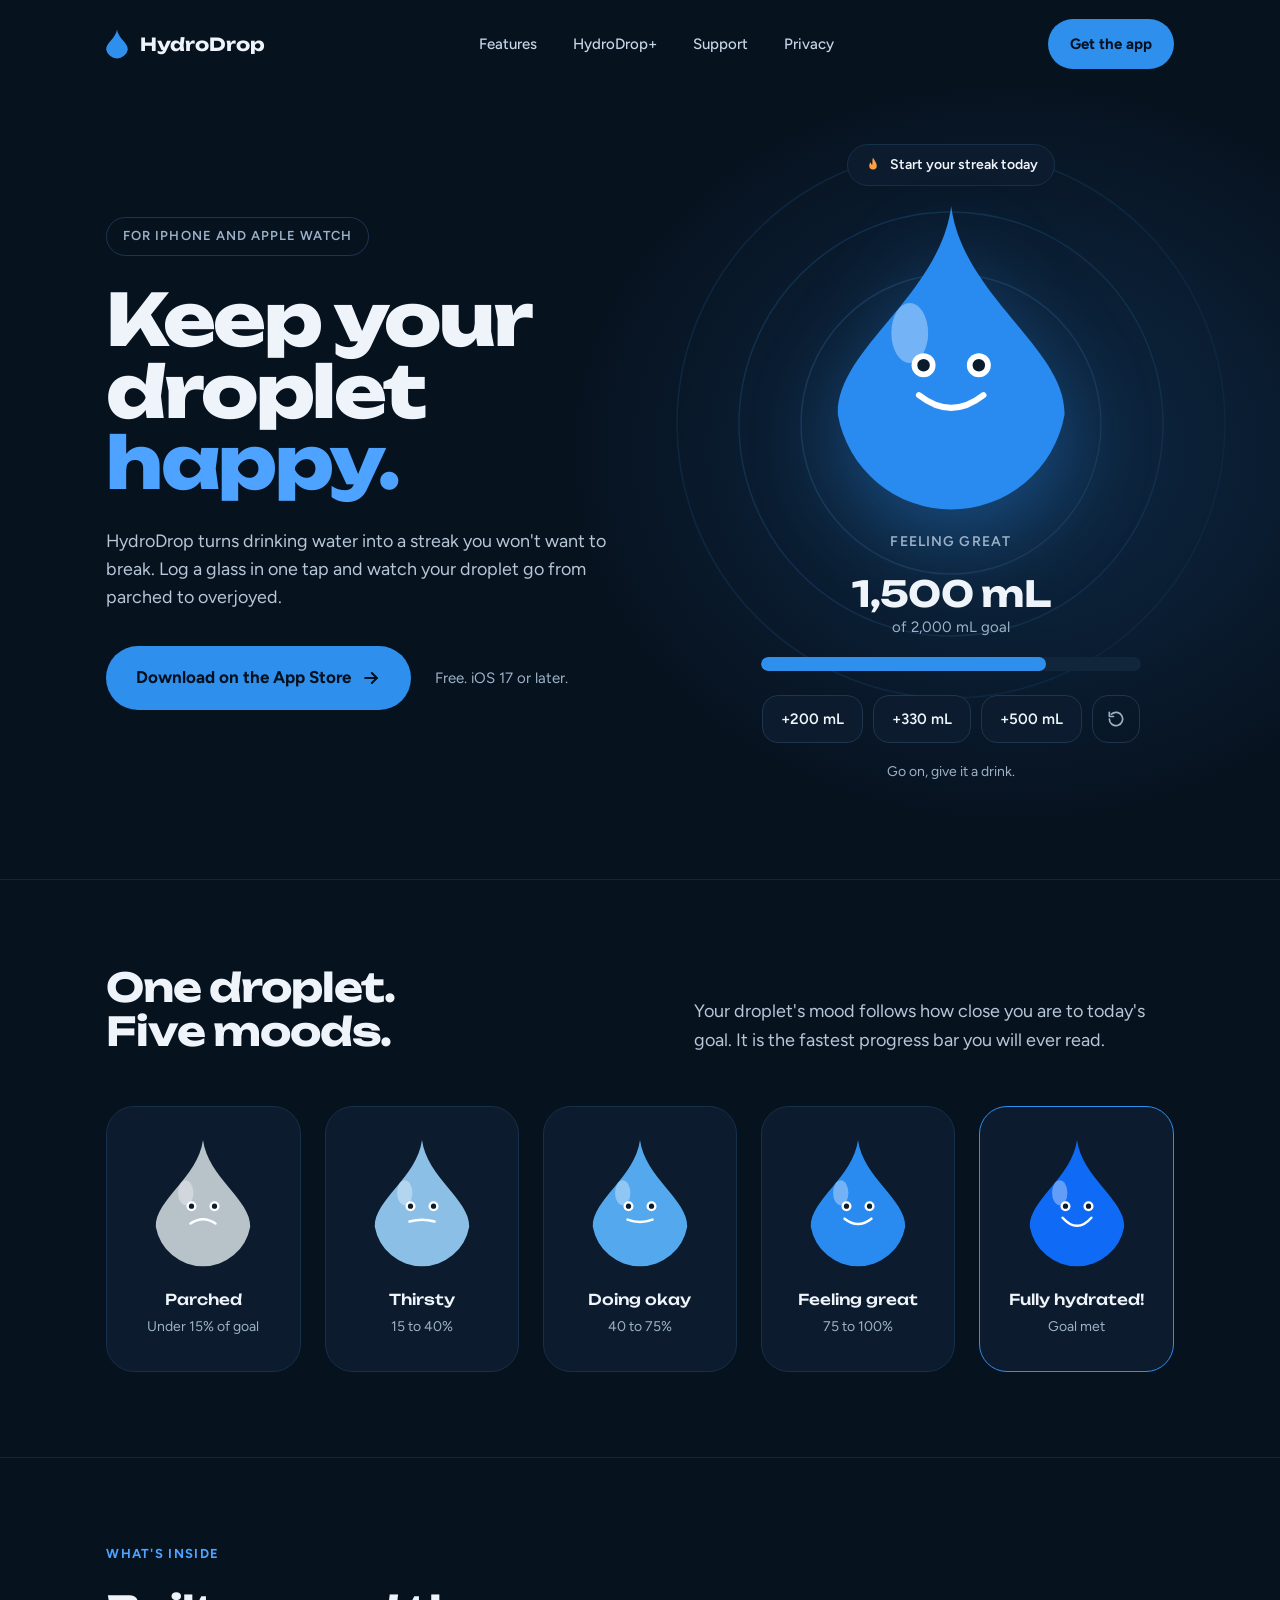
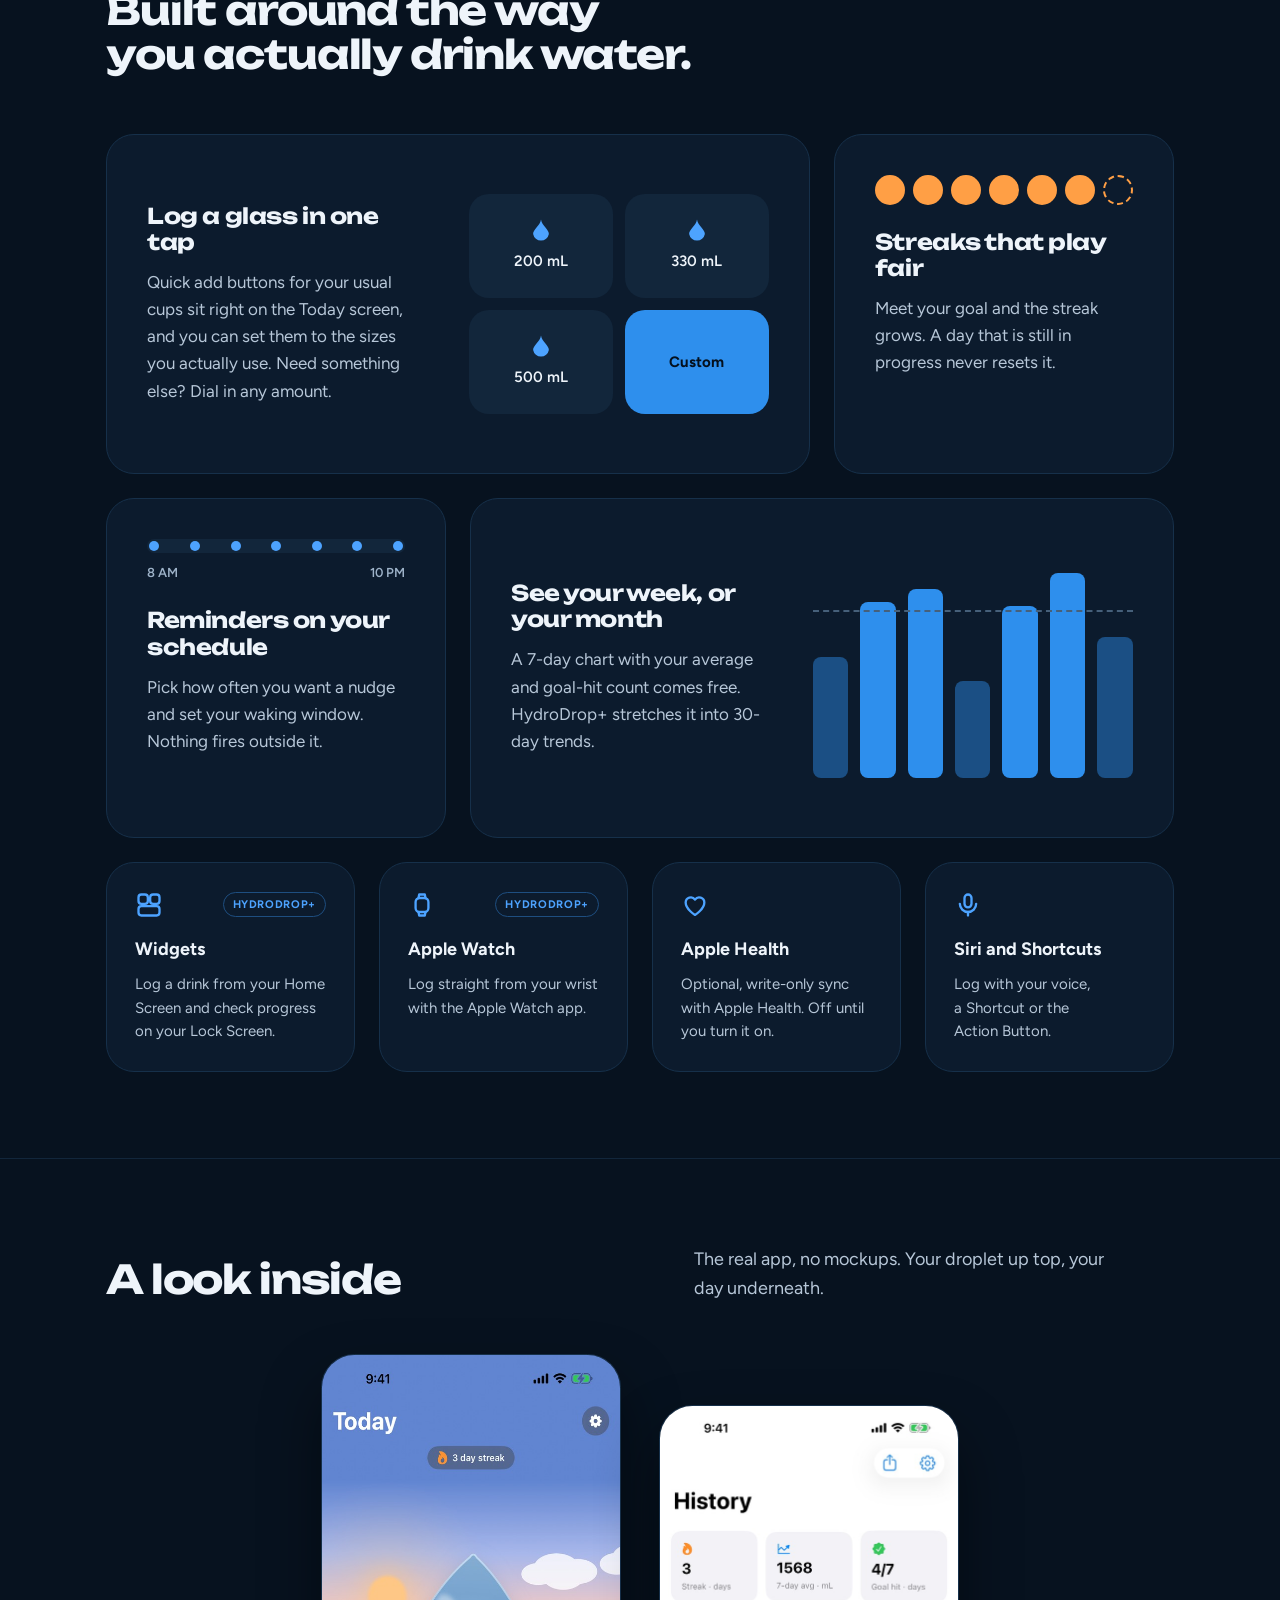
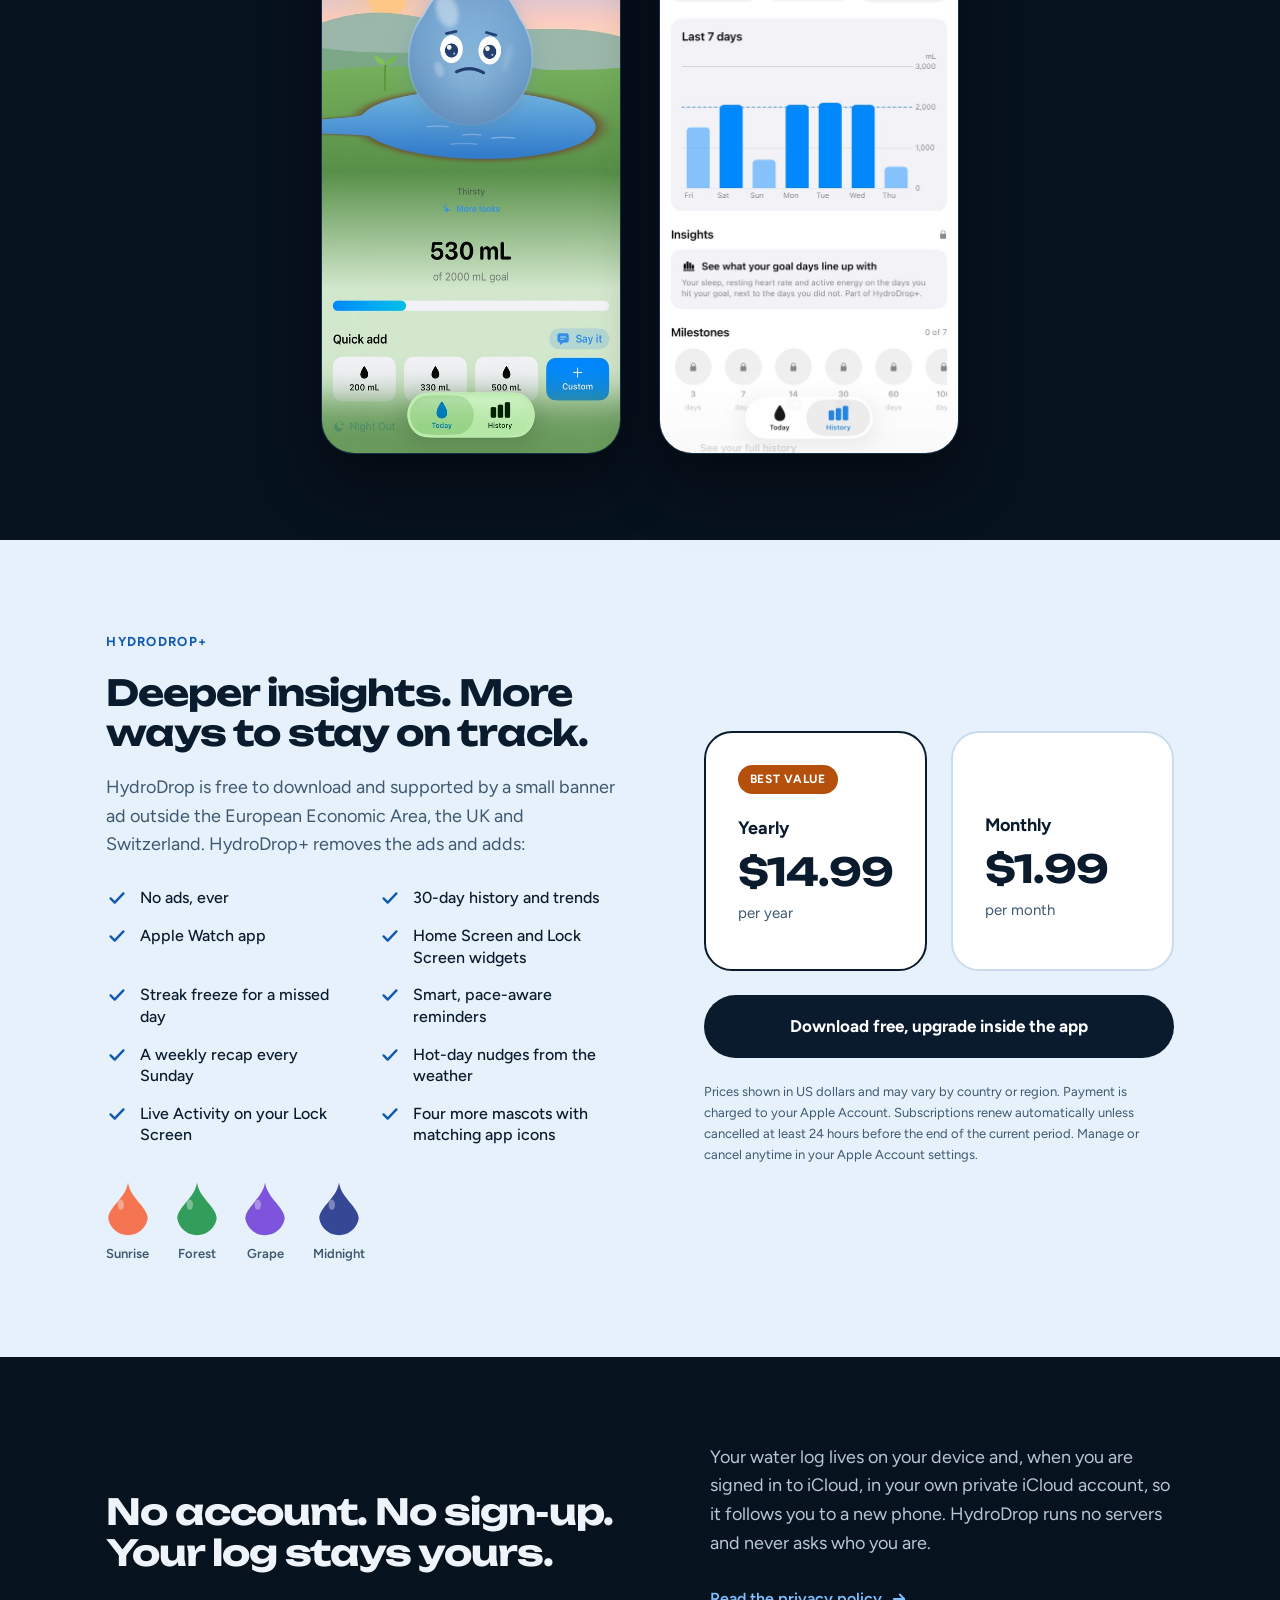
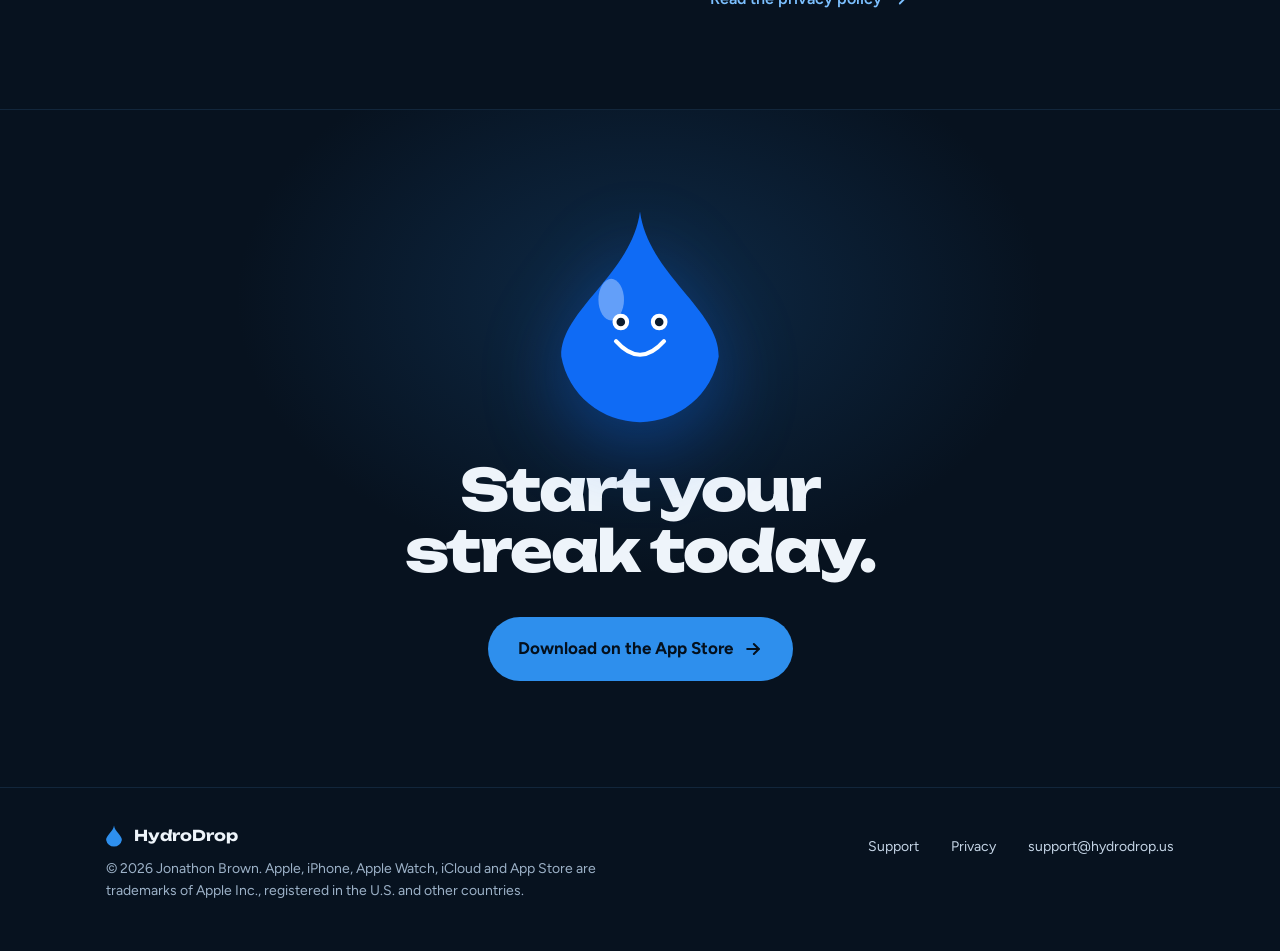
==== commit edb969ac: "Say where the free version shows ads on the support and home pages The app shows no ads in the Europ" ====
--- a/docs/index.html
+++ b/docs/index.html
@@ -16,10 +16,17 @@
 <meta property="og:title" content="HydroDrop: keep your droplet happy">
 <meta property="og:description" content="A water tracker with a droplet that goes from parched to overjoyed as you reach your daily goal. No account needed.">
 <meta property="og:url" content="https://hydrodrop.us/">
-<!-- og:image intentionally omitted. Once you have a real image in docs/, add:
-     <meta property="og:image" content="https://hydrodrop.us/YOUR-FILE.png"> -->
-
-<link rel="icon" href="data:image/svg+xml,%3Csvg xmlns='http://www.w3.org/2000/svg' viewBox='0 0 100 134'%3E%3Cpath fill='%232E8FED' d='M50 1C55 40 100 63 99.2 91.5A50 50 0 0 1 .8 91.5C0 63 45 40 50 1Z'/%3E%3C/svg%3E">
+<meta property="og:image" content="https://hydrodrop.us/og-image.png">
+<meta property="og:image:width" content="1200">
+<meta property="og:image:height" content="630">
+<meta property="og:image:alt" content="HydroDrop app icon and the Today screen with the droplet mascot">
+<meta name="twitter:card" content="summary_large_image">
+<meta name="twitter:image" content="https://hydrodrop.us/og-image.png">
+
+<link rel="icon" href="/favicon.ico" sizes="48x48">
+<link rel="icon" type="image/png" sizes="96x96" href="/favicon-96.png">
+<link rel="icon" type="image/png" sizes="192x192" href="/favicon-192.png">
+<link rel="apple-touch-icon" href="/apple-touch-icon.png">
 
 <link rel="preconnect" href="https://fonts.googleapis.com">
 <link rel="preconnect" href="https://fonts.gstatic.com" crossorigin>
@@ -387,7 +394,7 @@
     <div>
       <div class="eyebrow">HydroDrop+</div>
       <h2>Deeper insights. More ways to stay on track.</h2>
-      <p class="lede">HydroDrop is free to download and supported by a small banner ad. HydroDrop+ removes the ads and adds:</p>
+      <p class="lede">HydroDrop is free to download and supported by a small banner ad outside the European Economic Area, the UK and Switzerland. HydroDrop+ removes the ads and adds:</p>
       <ul class="ticks">
         <li><svg viewBox="0 0 24 24" width="22" height="22" fill="none" stroke="#1259B0" stroke-width="2.6" stroke-linecap="round" stroke-linejoin="round" aria-hidden="true"><path d="M5 12.5l4.5 4.5L19 7"/></svg>No ads, ever</li>
         <li><svg viewBox="0 0 24 24" width="22" height="22" fill="none" stroke="#1259B0" stroke-width="2.6" stroke-linecap="round" stroke-linejoin="round" aria-hidden="true"><path d="M5 12.5l4.5 4.5L19 7"/></svg>30-day history and trends</li>
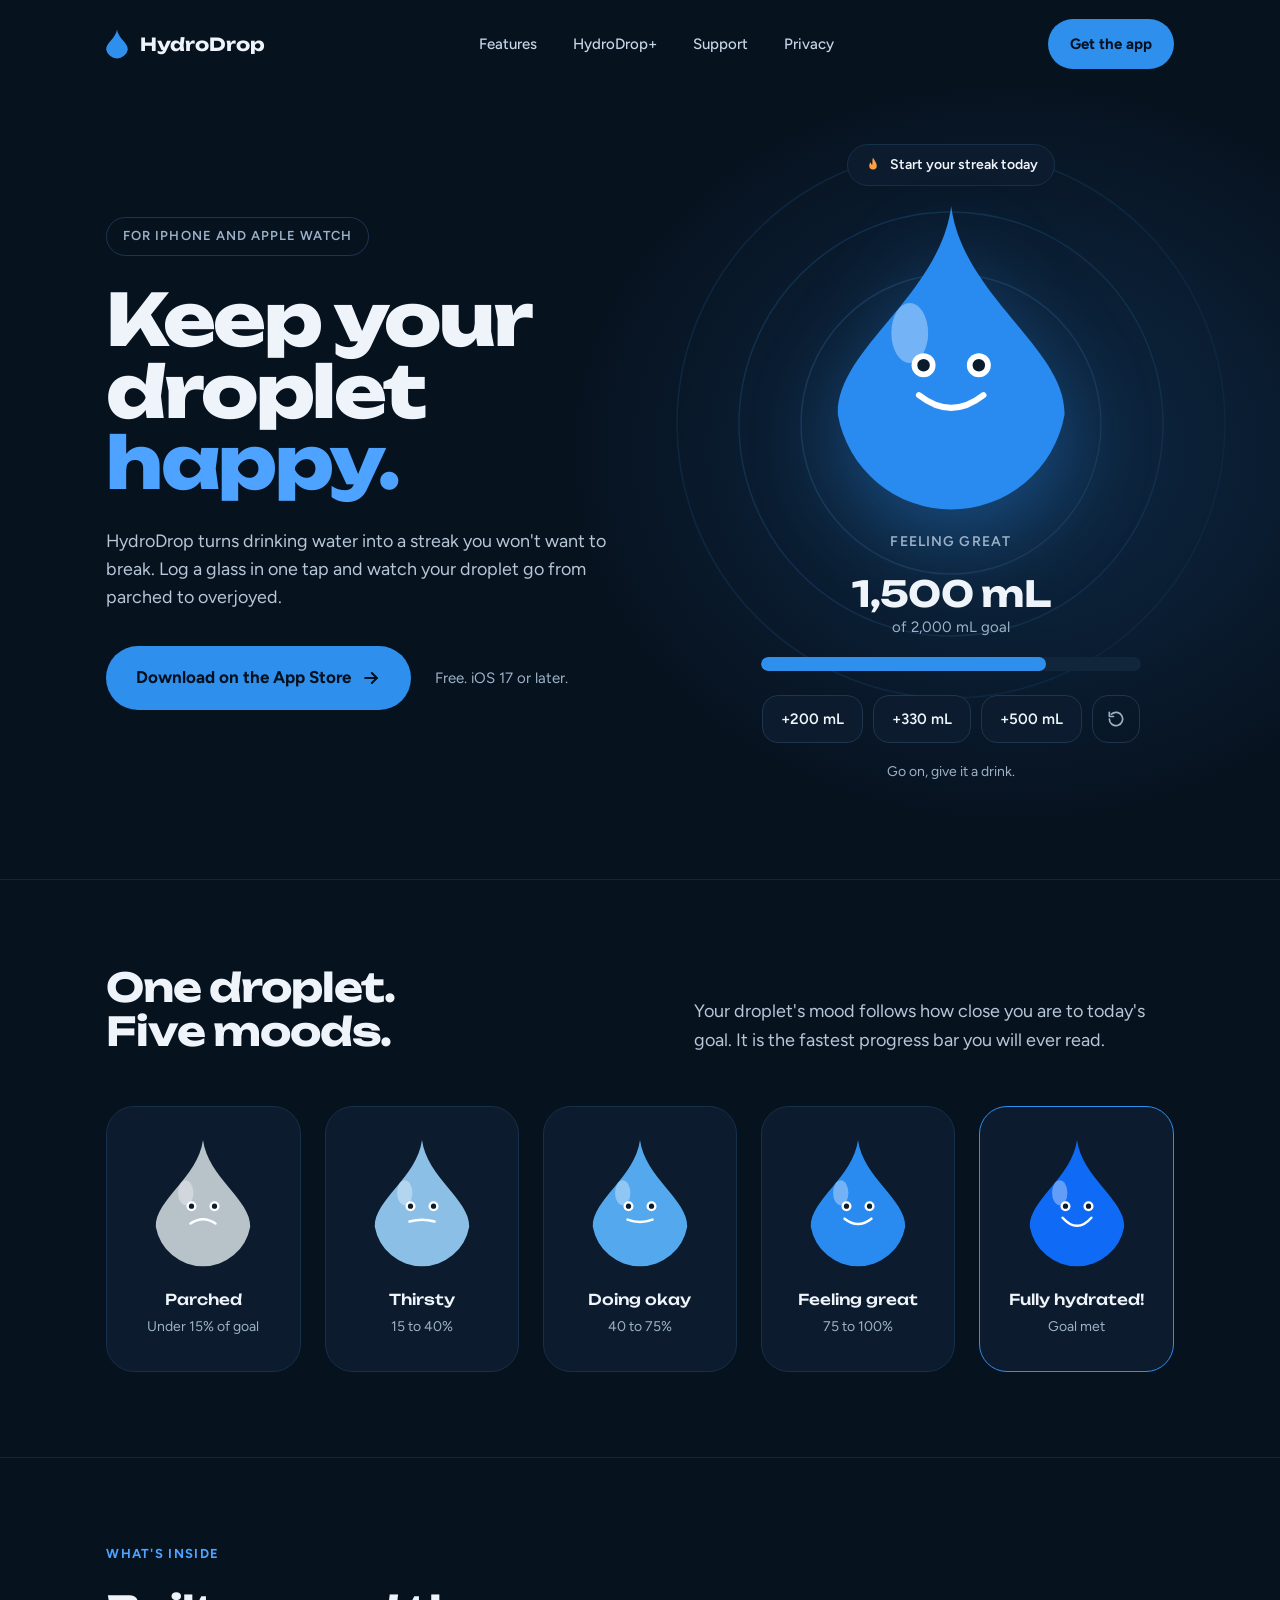
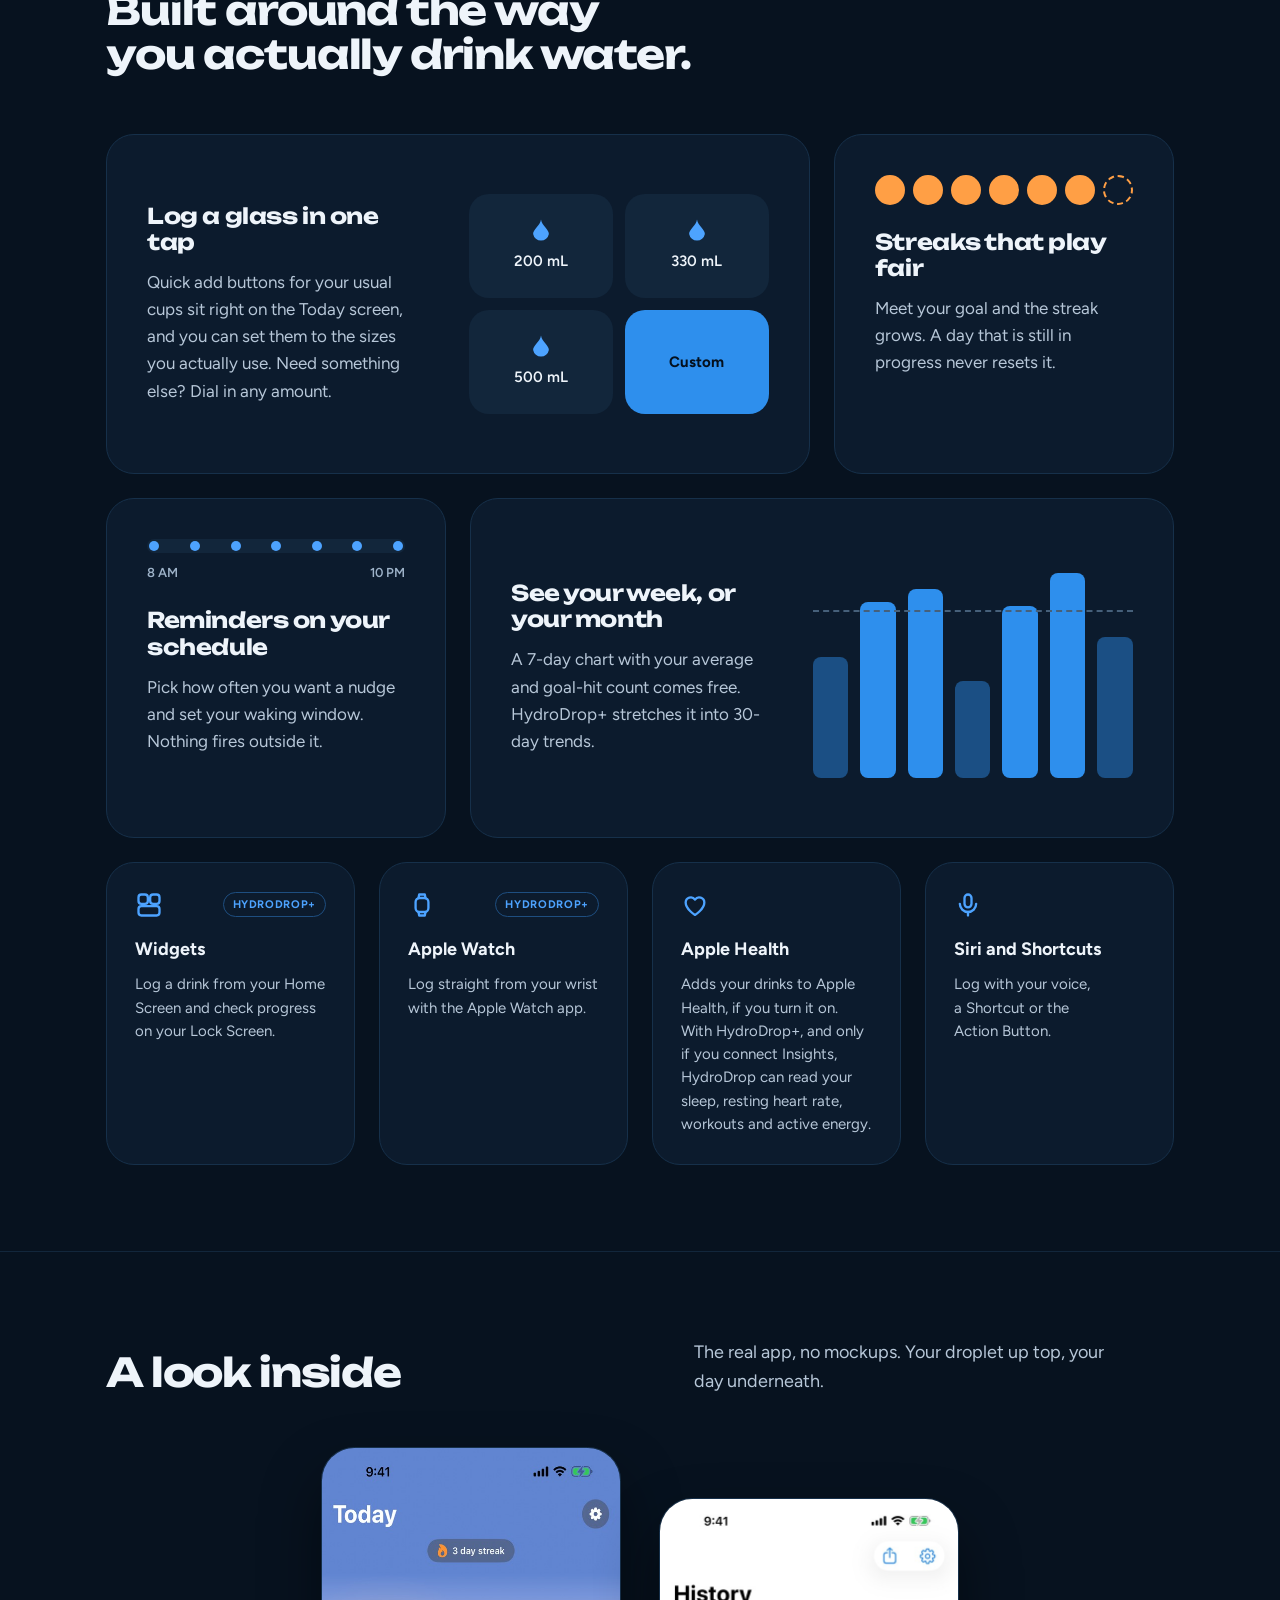
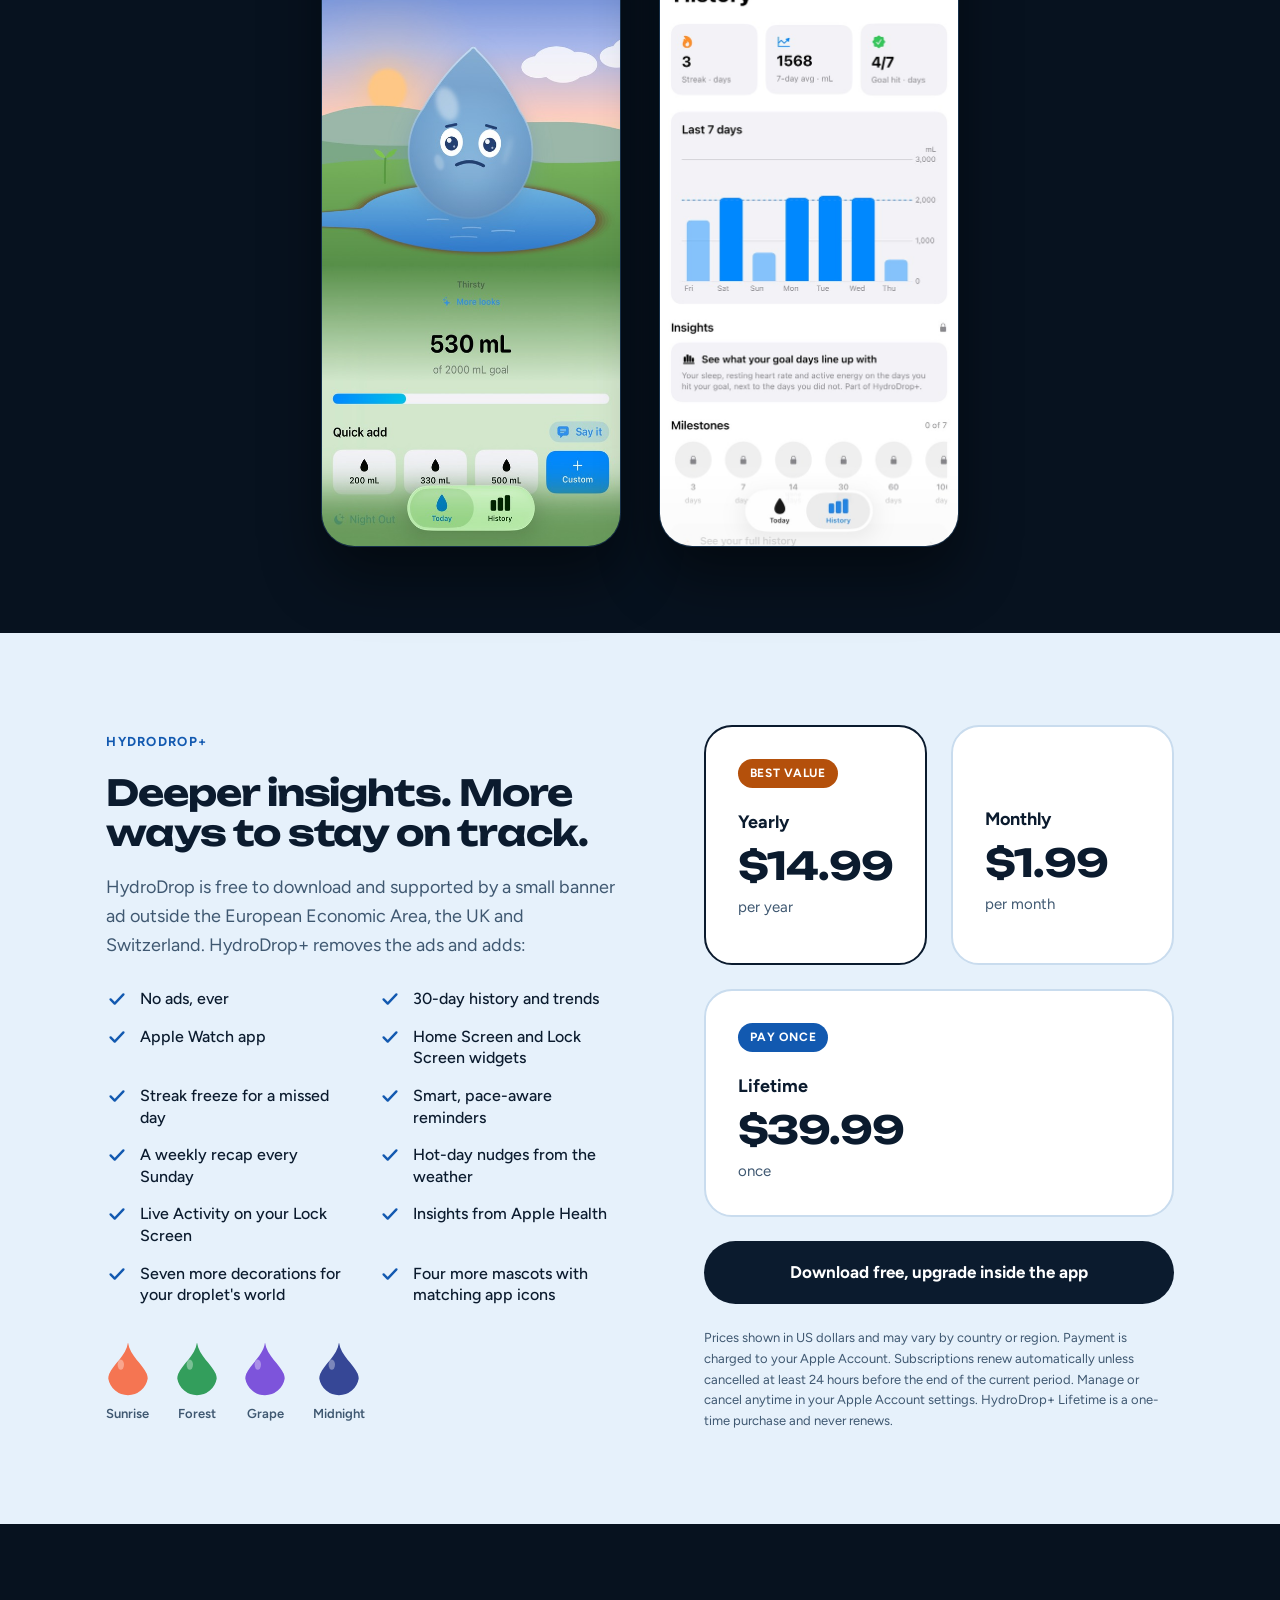
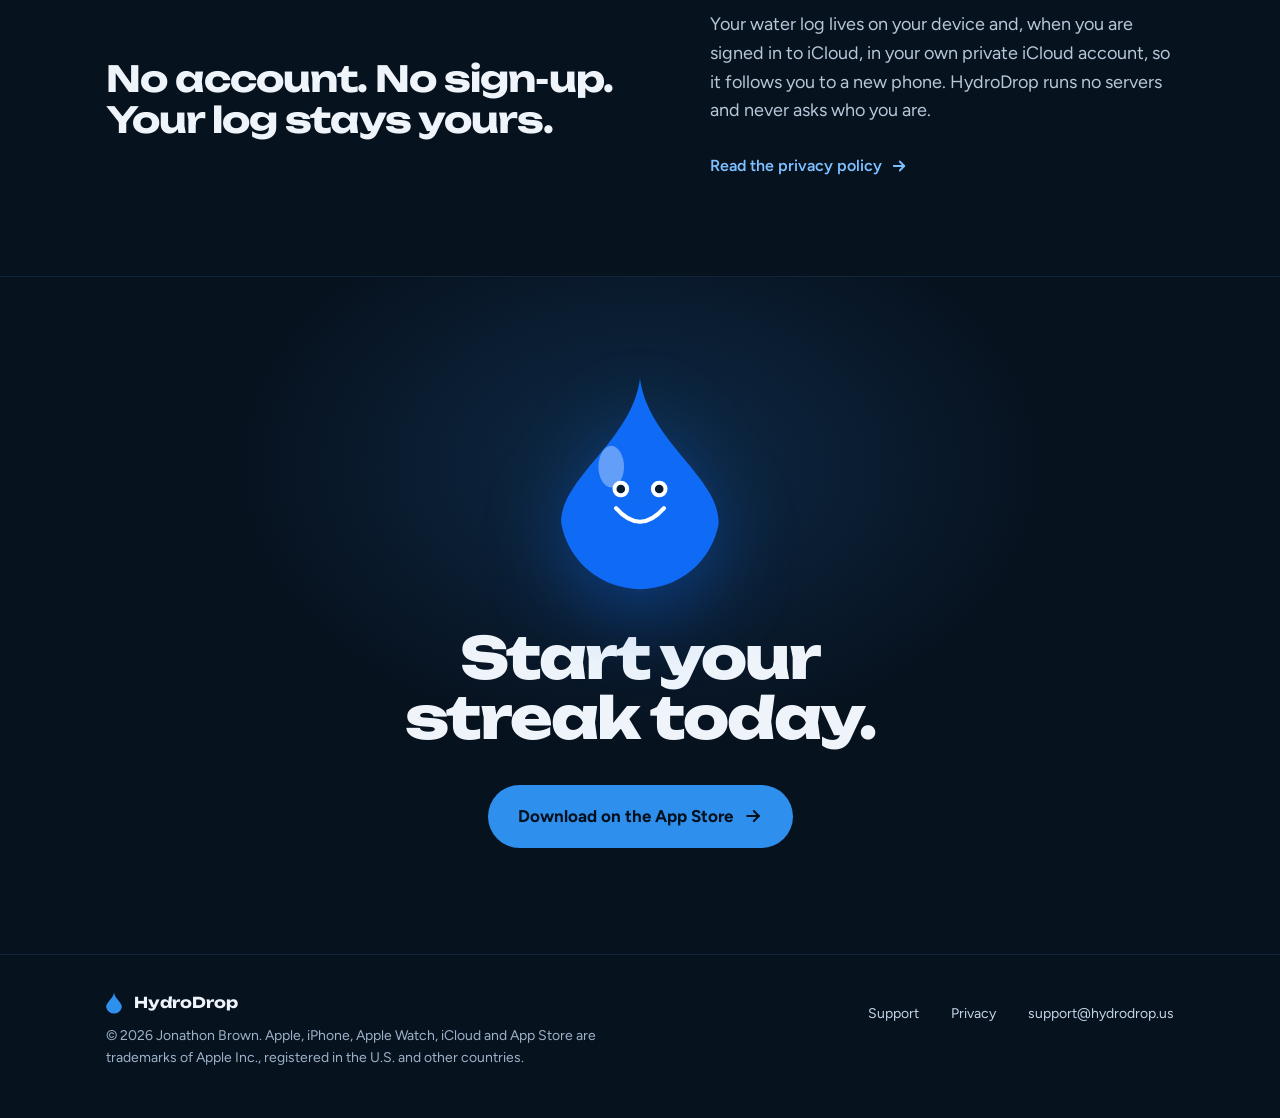
==== commit 22062de4: "Put HydroDrop+ Lifetime on the website The home page sold HydroDrop+ as a monthly or yearly subscrip" ====
--- a/docs/index.html
+++ b/docs/index.html
@@ -161,6 +161,8 @@
   .plan.best { border-color: var(--paper-text); }
   .plan .flag { align-self: flex-start; min-height: 26px; font-size: 12px; font-weight: 700; letter-spacing: 0.06em; border-radius: 999px; }
   .plan.best .flag { background: #B4500B; color: #fff; padding: 5px 12px; }
+  .plan.lifetime { grid-column: 1 / -1; min-height: 0; }
+  .plan.lifetime .flag { background: #1259B0; color: #fff; padding: 5px 12px; }
   .plan .name { margin-top: 14px; font-size: 18px; font-weight: 700; }
   .plan .price { font-family: var(--display); font-weight: 700; font-size: clamp(30px, 3vw, 44px); letter-spacing: -0.03em; line-height: 1.2; }
   .plan .per { font-size: 15px; color: var(--paper-muted); }
@@ -233,6 +235,8 @@
     .plans { gap: 12px; }
     .plan { padding: 20px 18px; border-radius: 22px; min-height: 0; }
     .plan .name { font-size: 16px; margin-top: 10px; }
+    /* Two plans share a phone's width, and at 30px "$14.99" ran 10px past the Yearly card's text box at 375px. */
+    .plan .price { font-size: clamp(21px, 6.6vw, 30px); }
     .privacy p, .split-head p, .plus .lede { font-size: 16px; }
     .final .btn-lg { width: 100%; }
     .site-footer nav { flex-direction: column; }
@@ -368,7 +372,7 @@
     <article class="mini">
       <div class="top"><svg viewBox="0 0 24 24" width="28" height="28" fill="none" stroke="#4DA3FF" stroke-width="2" stroke-linecap="round" stroke-linejoin="round" aria-hidden="true"><path d="M12 20.5s-8-4.8-8-10.6A4.4 4.4 0 0 1 12 7.4a4.4 4.4 0 0 1 8 2.5c0 5.8-8 10.6-8 10.6z"/></svg></div>
       <h3>Apple Health</h3>
-      <p>Optional, write-only sync with Apple Health. Off until you turn it on.</p>
+      <p>Adds your drinks to Apple Health, if you turn it on. With HydroDrop+, and only if you connect Insights, HydroDrop can read your sleep, resting heart rate, workouts and active energy.</p>
     </article>
     <article class="mini">
       <div class="top"><svg viewBox="0 0 24 24" width="28" height="28" fill="none" stroke="#4DA3FF" stroke-width="2" stroke-linecap="round" stroke-linejoin="round" aria-hidden="true"><rect x="9" y="3" width="6" height="11" rx="3"/><path d="M5 11a7 7 0 0 0 14 0"/><path d="M12 18v3"/></svg></div>
@@ -405,6 +409,8 @@
         <li><svg viewBox="0 0 24 24" width="22" height="22" fill="none" stroke="#1259B0" stroke-width="2.6" stroke-linecap="round" stroke-linejoin="round" aria-hidden="true"><path d="M5 12.5l4.5 4.5L19 7"/></svg>A weekly recap every Sunday</li>
         <li><svg viewBox="0 0 24 24" width="22" height="22" fill="none" stroke="#1259B0" stroke-width="2.6" stroke-linecap="round" stroke-linejoin="round" aria-hidden="true"><path d="M5 12.5l4.5 4.5L19 7"/></svg>Hot-day nudges from the weather</li>
         <li><svg viewBox="0 0 24 24" width="22" height="22" fill="none" stroke="#1259B0" stroke-width="2.6" stroke-linecap="round" stroke-linejoin="round" aria-hidden="true"><path d="M5 12.5l4.5 4.5L19 7"/></svg>Live Activity on your Lock Screen</li>
+        <li><svg viewBox="0 0 24 24" width="22" height="22" fill="none" stroke="#1259B0" stroke-width="2.6" stroke-linecap="round" stroke-linejoin="round" aria-hidden="true"><path d="M5 12.5l4.5 4.5L19 7"/></svg>Insights from Apple Health</li>
+        <li><svg viewBox="0 0 24 24" width="22" height="22" fill="none" stroke="#1259B0" stroke-width="2.6" stroke-linecap="round" stroke-linejoin="round" aria-hidden="true"><path d="M5 12.5l4.5 4.5L19 7"/></svg>Seven more decorations for your droplet's world</li>
         <li><svg viewBox="0 0 24 24" width="22" height="22" fill="none" stroke="#1259B0" stroke-width="2.6" stroke-linecap="round" stroke-linejoin="round" aria-hidden="true"><path d="M5 12.5l4.5 4.5L19 7"/></svg>Four more mascots with matching app icons</li>
       </ul>
       <div class="skins">
@@ -418,9 +424,10 @@
       <div class="plans">
         <div class="plan best"><div class="flag">BEST VALUE</div><div class="name">Yearly</div><div class="price">$14.99</div><div class="per">per year</div></div>
         <div class="plan"><div class="flag"></div><div class="name">Monthly</div><div class="price">$1.99</div><div class="per">per month</div></div>
+        <div class="plan lifetime"><div class="flag">PAY ONCE</div><div class="name">Lifetime</div><div class="price">$39.99</div><div class="per">once</div></div>
       </div>
       <a class="btn btn-lg btn-dark" href="https://apps.apple.com/app/id6793399317">Download free, upgrade inside the app</a>
-      <p class="fine">Prices shown in US dollars and may vary by country or region. Payment is charged to your Apple Account. Subscriptions renew automatically unless cancelled at least 24 hours before the end of the current period. Manage or cancel anytime in your Apple Account settings.</p>
+      <p class="fine">Prices shown in US dollars and may vary by country or region. Payment is charged to your Apple Account. Subscriptions renew automatically unless cancelled at least 24 hours before the end of the current period. Manage or cancel anytime in your Apple Account settings. HydroDrop+ Lifetime is a one-time purchase and never renews.</p>
     </div>
   </div>
 </section>
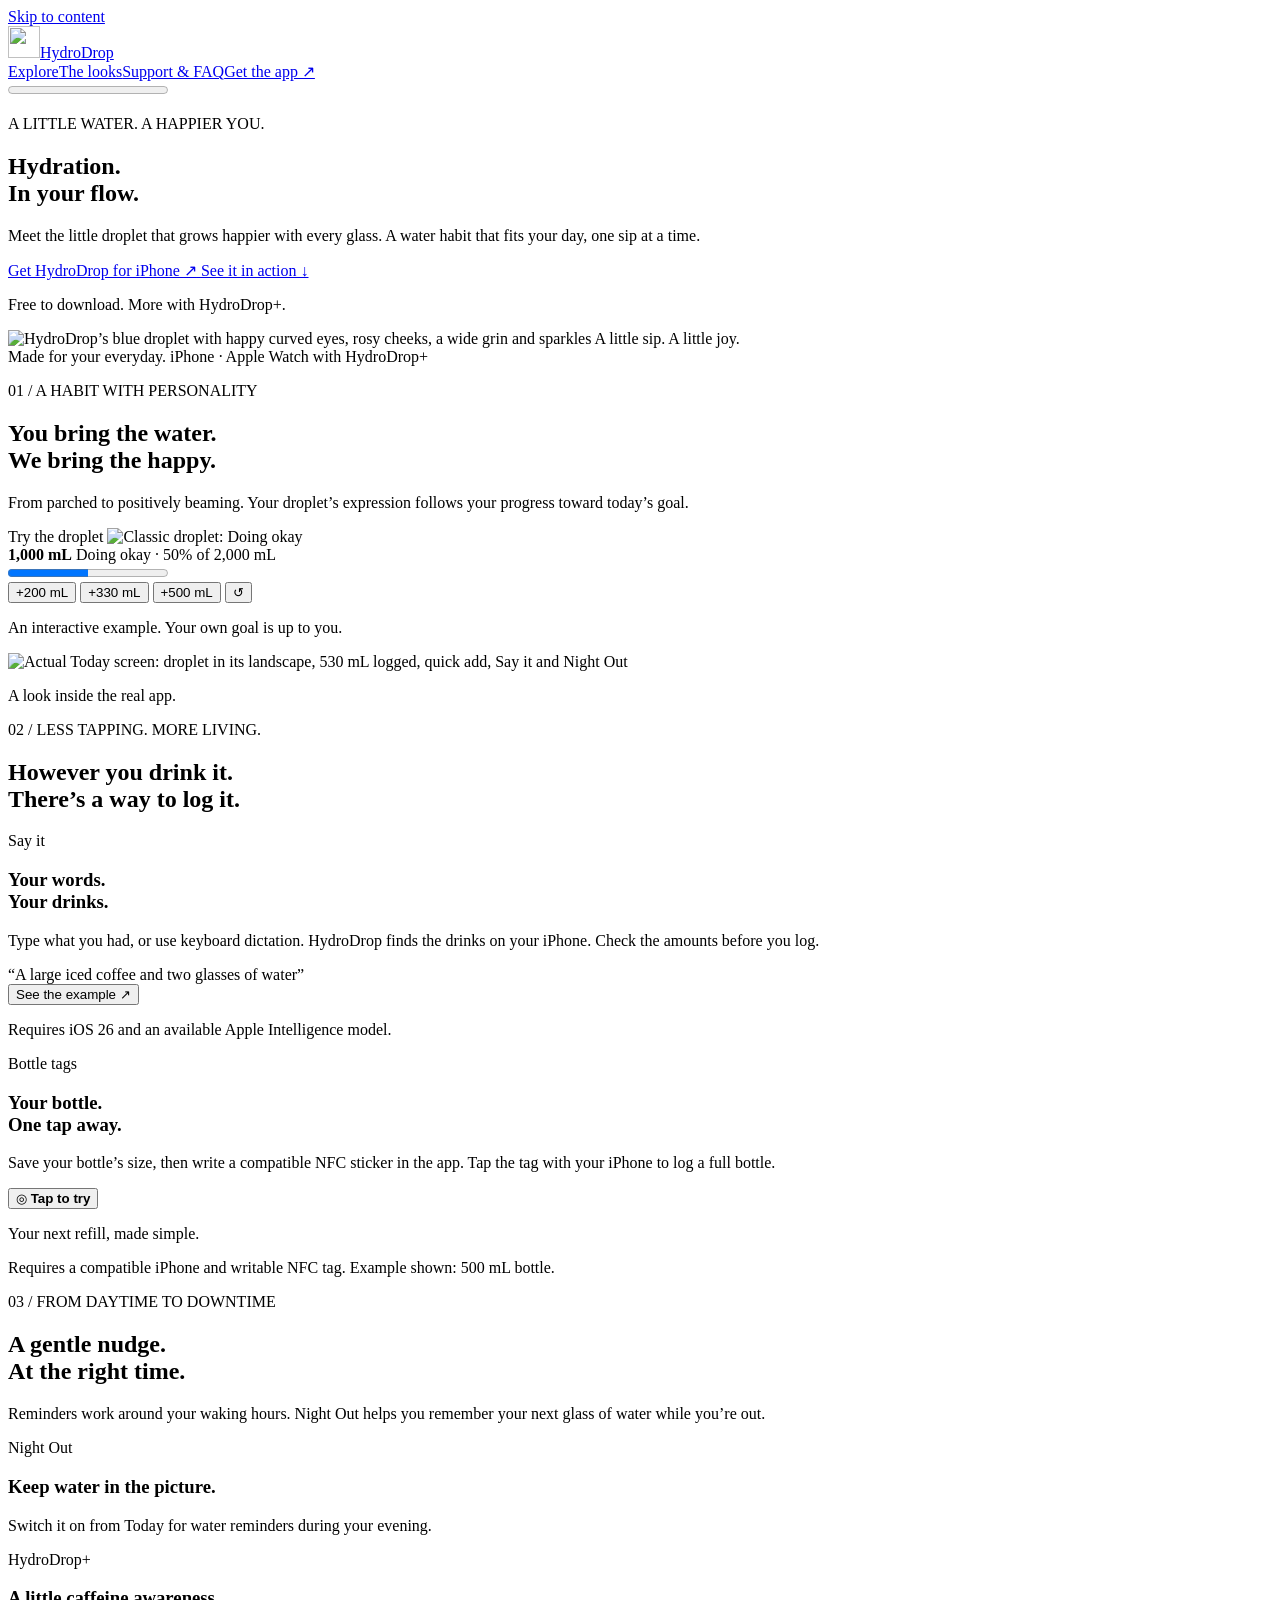
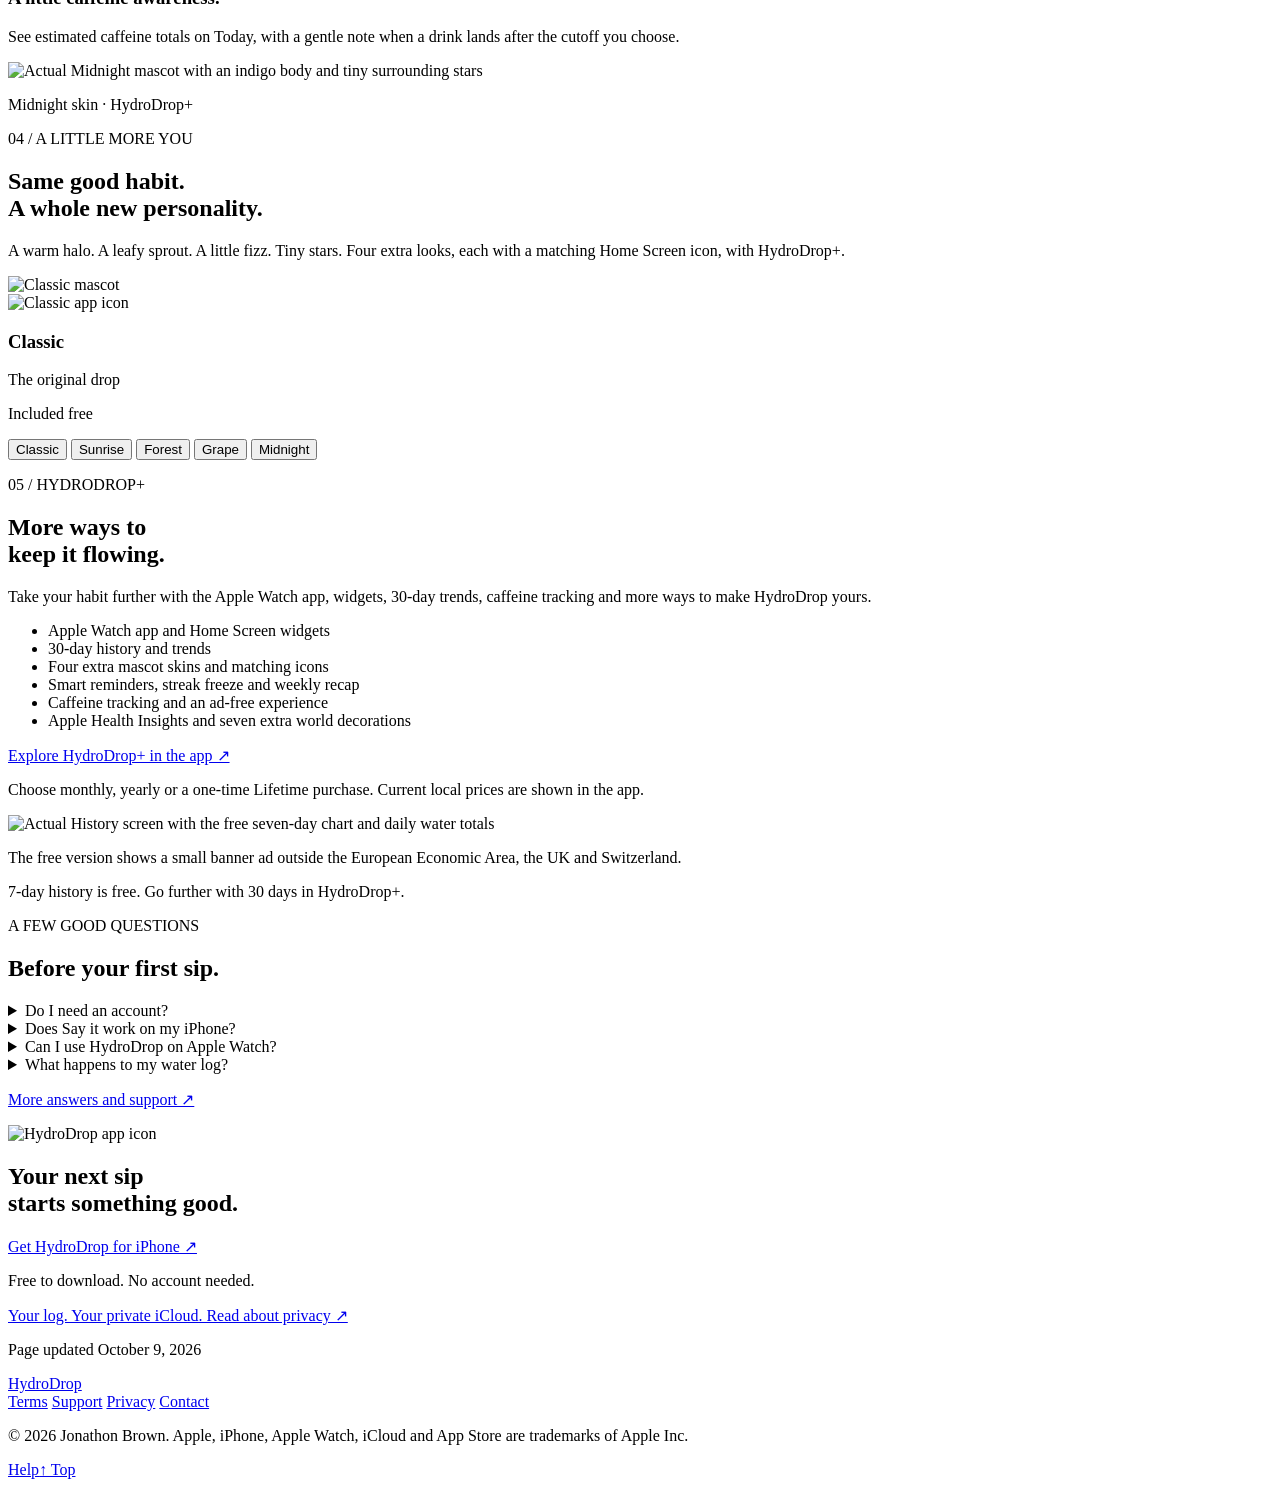
==== commit d4922869: "Redesign HydroDrop website with native mascot assets and site safeguards" ====
--- a/docs/index.html
+++ b/docs/index.html
@@ -2,13 +2,17 @@
 <html lang="en">
 <head>
 <meta charset="utf-8">
+<!-- Keep this before resource loads; GitHub Pages cannot set custom response headers. -->
+<meta http-equiv="Content-Security-Policy" content="default-src 'none'; script-src 'self'; script-src-attr 'none'; style-src 'self'; style-src-attr 'none'; img-src 'self'; font-src 'self'; connect-src 'none'; object-src 'none'; base-uri 'none'; form-action 'none'; frame-src 'none'; worker-src 'none'; upgrade-insecure-requests">
+<meta name="referrer" content="no-referrer">
+<script src="/theme.js"></script>
 <meta name="viewport" content="width=device-width, initial-scale=1">
-<title>HydroDrop: a water tracker with a droplet you keep happy</title>
-<meta name="description" content="Track your water with a droplet that goes from parched to overjoyed as you reach your daily goal. One-tap logging, streaks, reminders on your schedule, Apple Health and Siri. No account needed.">
+<title>HydroDrop — Hydration. In your flow.</title>
+<meta name="description" content="A little water. A happier droplet. Log drinks naturally, track refills with a tap, and build a water habit that fits your day.">
 
 <!-- Shows Apple's Smart App Banner at the top of the page in Safari on iOS -->
 <meta name="apple-itunes-app" content="app-id=6793399317">
-<meta name="theme-color" content="#07121F">
+<meta name="theme-color" content="#f5f8fc">
 <link rel="canonical" href="https://hydrodrop.us/">
 
 <meta property="og:type" content="website">
@@ -28,476 +32,217 @@
 <link rel="icon" type="image/png" sizes="192x192" href="/favicon-192.png">
 <link rel="apple-touch-icon" href="/apple-touch-icon.png">
 
-<link rel="preconnect" href="https://fonts.googleapis.com">
-<link rel="preconnect" href="https://fonts.gstatic.com" crossorigin>
-<link rel="stylesheet" href="https://fonts.googleapis.com/css2?family=Unbounded:wght@500;700;800&amp;family=Figtree:wght@400;500;600;700&amp;display=swap">
-
-<style>
-  :root {
-    color-scheme: dark;
-    --ground: #07121F; --card: #0C1B2D; --line: #16304A; --hair: #12263B; --well: #12263B;
-    --text: #EEF4FA; --soft: #B7C7D8; --muted: #9DB2C8; --link: #7CC0FF;
-    --blue: #2E8FED; --blue-lift: #4DA3FF; --ink: #04101D; --flame: #FF9F45;
-    --paper: #E6F1FB; --paper-text: #0B1B2E; --paper-muted: #3F5871; --paper-accent: #1259B0;
-    --display: 'Unbounded', 'Arial Rounded MT Bold', system-ui, sans-serif;
-    --body: 'Figtree', system-ui, -apple-system, 'Segoe UI', sans-serif;
-    --pad: clamp(24px, 8.3vw, 120px);
-  }
-  * { box-sizing: border-box; }
-  html { scroll-behavior: smooth; }
-  body { margin: 0; background: var(--ground); color: var(--text); font-family: var(--body); line-height: 1.6; -webkit-font-smoothing: antialiased; }
-  a { color: var(--link); text-decoration: none; }
-  a:hover { color: #B5DBFF; }
-  :focus-visible { outline: 3px solid var(--blue-lift); outline-offset: 3px; border-radius: 8px; }
-  h1, h2, h3, p { margin: 0; }
-  h1, h2, .h3-display { font-family: var(--display); letter-spacing: -0.03em; text-wrap: balance; }
-  p { text-wrap: pretty; }
-  img { max-width: 100%; }
-  .wrap { max-width: 1440px; margin: 0 auto; padding-left: var(--pad); padding-right: var(--pad); }
-  .eyebrow { font-size: 13px; font-weight: 700; letter-spacing: 0.1em; text-transform: uppercase; color: var(--blue-lift); }
-  .drop { display: block; }
-
-  /* Header */
-  .site-header { display: flex; align-items: center; justify-content: space-between; gap: 24px; min-height: 88px; }
-  .logo { display: flex; align-items: center; gap: 12px; color: var(--text); padding: 10px 0; font-family: var(--display); font-weight: 700; font-size: 18px; }
-  .logo:hover { color: var(--text); }
-  .site-nav { display: flex; align-items: center; gap: 36px; }
-  .site-nav a { color: #C5D5E6; font-size: 15px; font-weight: 500; padding: 13px 0; }
-  .site-nav a:hover, .site-nav a[aria-current] { color: var(--text); }
-  .btn { display: inline-flex; align-items: center; justify-content: center; gap: 10px; background: var(--blue); color: var(--ink); font-weight: 700; border-radius: 999px; transition: background .2s, transform .2s; }
-  .btn:hover { background: var(--blue-lift); color: var(--ink); transform: translateY(-1px); }
-  .btn-sm { font-size: 15px; padding: 13px 22px; }
-  .btn-lg { font-size: 17px; padding: 18px 30px; }
-  .btn-dark { background: var(--paper-text); color: #fff; }
-  .btn-dark:hover { background: #16304A; color: #fff; }
-
-  /* Hero */
-  .hero { display: grid; grid-template-columns: minmax(0, 1.25fr) minmax(0, 1fr); align-items: center; gap: 64px; padding-top: 56px; padding-bottom: 96px; background: radial-gradient(620px 520px at 79% 46%, #0E2A47 0%, rgba(7,18,31,0) 72%); }
-  .hero-copy { display: flex; flex-direction: column; align-items: flex-start; gap: 28px; }
-  .chip { border: 1px solid #1E3550; border-radius: 999px; padding: 8px 16px; font-size: 13px; font-weight: 600; letter-spacing: 0.08em; text-transform: uppercase; color: var(--muted); }
-  .hero h1 { font-weight: 800; font-size: clamp(42px, 5.6vw, 80px); line-height: 1; letter-spacing: -0.035em; }
-  .hero h1 span { color: var(--blue-lift); }
-  .hero .lede { max-width: 540px; font-size: clamp(17px, 1.4vw, 20px); line-height: 1.55; color: var(--soft); }
-  .cta-row { display: flex; flex-wrap: wrap; align-items: center; gap: 16px 24px; margin-top: 8px; }
-  .cta-row small { font-size: 15px; color: var(--muted); }
-
-  .demo { position: relative; display: flex; flex-direction: column; align-items: center; gap: 18px; }
-  .demo > * { position: relative; }
-  .demo .rings { position: absolute; left: 50%; top: 10px; width: 560px; height: 560px; margin-left: -280px; pointer-events: none; }
-  .rings circle { fill: none; stroke-width: 1.5; animation: ring 6s ease-in-out infinite; }
-  .streak-chip { display: flex; align-items: center; gap: 8px; background: var(--card); border: 1px solid var(--line); border-radius: 999px; padding: 9px 16px; font-size: 14px; font-weight: 600; }
-  .mascot { width: clamp(200px, 18vw, 260px); height: auto; animation: bob 5s ease-in-out infinite; filter: drop-shadow(0 28px 44px rgba(46,143,237,0.38)); }
-  .mascot .body { transition: fill .5s ease; }
-  .mood { font-size: 14px; font-weight: 600; letter-spacing: 0.08em; text-transform: uppercase; color: var(--muted); }
-  .total { font-family: var(--display); font-weight: 700; font-size: clamp(32px, 2.8vw, 40px); letter-spacing: -0.02em; text-align: center; line-height: 1.2; }
-  .total + small { display: block; text-align: center; font-size: 15px; color: var(--muted); }
-  .bar { width: min(380px, 100%); height: 14px; border-radius: 999px; background: var(--well); overflow: hidden; }
-  .bar > div { height: 100%; border-radius: 999px; background: var(--blue); transition: width .45s ease; }
-  .sips { display: flex; flex-wrap: wrap; justify-content: center; gap: 10px; margin-top: 6px; }
-  .sips button { min-height: 48px; padding: 0 18px; border-radius: 16px; border: 1px solid #1E3550; background: var(--card); color: var(--text); font: 600 15px var(--body); cursor: pointer; transition: border-color .2s, transform .1s; }
-  .sips button:hover { border-color: var(--blue); }
-  .sips button:active { transform: scale(0.96); }
-  .sips .reset { width: 48px; padding: 0; background: transparent; color: var(--muted); display: inline-flex; align-items: center; justify-content: center; }
-  .demo .hint { font-size: 14px; color: var(--muted); }
-
-  /* Sections */
-  .band { border-top: 1px solid var(--hair); padding-top: clamp(56px, 6.7vw, 96px); padding-bottom: clamp(56px, 6.7vw, 96px); }
-  .band h2 { font-weight: 700; font-size: clamp(28px, 3.1vw, 44px); line-height: 1.12; }
-  .split-head { display: flex; flex-wrap: wrap; align-items: flex-end; justify-content: space-between; gap: 16px 80px; margin-bottom: clamp(32px, 4vw, 56px); }
-  .split-head p { max-width: 480px; font-size: 18px; color: var(--soft); }
-
-  .moods { display: grid; grid-template-columns: repeat(5, minmax(0, 1fr)); gap: 24px; list-style: none; margin: 0; padding: 0; }
-  .moods li { background: var(--card); border: 1px solid var(--line); border-radius: 28px; padding: 32px 24px; display: flex; flex-direction: column; align-items: center; gap: 8px; text-align: center; }
-  .moods li:last-child { border-color: var(--blue); }
-  .moods svg { width: 96px; height: auto; margin-bottom: 12px; }
-  .moods strong { font-family: var(--display); font-weight: 500; font-size: 15px; }
-  .moods span { font-size: 14px; color: var(--muted); }
-
-  .features-head { display: flex; flex-direction: column; gap: 24px; margin-bottom: 56px; }
-  .features-head h2 { max-width: 860px; }
-  .bento { display: grid; grid-template-columns: repeat(3, minmax(0, 1fr)); gap: 24px; }
-  .card { background: var(--card); border: 1px solid var(--line); border-radius: 28px; padding: 40px; display: flex; flex-direction: column; gap: 14px; min-height: 340px; }
-  .card.wide { grid-column: span 2; flex-direction: row; align-items: center; gap: 48px; }
-  .card.wide > div:first-child { flex: 1; display: flex; flex-direction: column; gap: 14px; }
-  .card h3 { font-family: var(--display); font-weight: 700; font-size: clamp(19px, 1.7vw, 24px); line-height: 1.2; letter-spacing: -0.02em; }
-  .card p { font-size: 17px; color: var(--soft); }
-  .cups { width: 300px; flex-shrink: 0; display: grid; grid-template-columns: repeat(2, minmax(0, 1fr)); gap: 12px; }
-  .cups div { height: 104px; border-radius: 20px; background: var(--well); display: flex; flex-direction: column; align-items: center; justify-content: center; gap: 8px; font-size: 15px; font-weight: 600; }
-  .cups div:last-child { background: var(--blue); color: var(--ink); font-weight: 700; }
-  .week { display: flex; gap: 8px; margin-bottom: 10px; }
-  .week i { width: 30px; height: 30px; border-radius: 999px; background: var(--flame); }
-  .week i:last-child { background: none; border: 2px dashed var(--flame); }
-  .timeline { margin-bottom: 10px; }
-  .timeline > div { display: flex; align-items: center; justify-content: space-between; height: 14px; padding: 0 2px; border-radius: 999px; background: var(--well); }
-  .timeline i { width: 10px; height: 10px; border-radius: 999px; background: var(--blue-lift); }
-  .timeline p { display: flex; justify-content: space-between; margin-top: 10px; font-size: 13px; font-weight: 600; color: var(--muted); }
-  .chart { position: relative; width: 320px; height: 220px; flex-shrink: 0; display: flex; align-items: flex-end; gap: 12px; }
-  .chart::before { content: ""; position: absolute; left: 0; right: 0; top: 24%; border-top: 2px dashed #46607A; }
-  .chart i { flex: 1; border-radius: 8px; background: rgba(46,143,237,0.45); }
-  .chart i.hit { background: var(--blue); }
-  .minis { display: grid; grid-template-columns: repeat(4, minmax(0, 1fr)); gap: 24px; margin-top: 24px; }
-  .mini { background: var(--card); border: 1px solid var(--line); border-radius: 28px; padding: 28px; display: flex; flex-direction: column; gap: 10px; }
-  .mini h3 { font-size: 18px; font-weight: 700; margin-top: 6px; }
-  .mini p { font-size: 15px; line-height: 1.55; color: var(--soft); }
-  .mini .top { display: flex; align-items: center; justify-content: space-between; gap: 8px; }
-  .tag { font-size: 11px; font-weight: 700; letter-spacing: 0.06em; color: var(--blue-lift); border: 1px solid #1E4E80; border-radius: 999px; padding: 3px 9px; white-space: nowrap; }
-
-  .shots { display: flex; justify-content: center; gap: clamp(16px, 3vw, 48px); }
-  .shots img { width: min(300px, 44%); height: auto; border-radius: clamp(20px, 2.6vw, 36px); border: 1px solid var(--line); box-shadow: 0 30px 60px rgba(0,0,0,0.45); }
-  .shots img:last-child { margin-top: clamp(24px, 4vw, 64px); }
-
-  .plus { background: var(--paper); color: var(--paper-text); }
-  .plus-grid { display: grid; grid-template-columns: minmax(0, 1.1fr) minmax(0, 1fr); align-items: center; gap: 80px; padding-top: clamp(56px, 7.2vw, 104px); padding-bottom: clamp(56px, 7.2vw, 104px); }
-  .plus .eyebrow { color: var(--paper-accent); }
-  .plus h2 { font-weight: 700; font-size: clamp(28px, 2.8vw, 40px); line-height: 1.12; margin: 20px 0; }
-  .plus .lede { font-size: 18px; color: var(--paper-muted); }
-  .ticks { list-style: none; margin: 28px 0 0; padding: 0; display: grid; grid-template-columns: repeat(2, minmax(0, 1fr)); gap: 16px 28px; font-size: 16px; font-weight: 500; line-height: 1.35; }
-  .ticks li { display: flex; align-items: flex-start; gap: 12px; }
-  .ticks svg { flex-shrink: 0; }
-  .skins { display: flex; gap: 28px; margin-top: 36px; }
-  .skins figure { margin: 0; display: flex; flex-direction: column; align-items: center; gap: 8px; font-size: 13px; font-weight: 600; color: var(--paper-muted); }
-  .plans { display: grid; grid-template-columns: repeat(2, minmax(0, 1fr)); gap: 24px; }
-  .plan { background: #fff; border: 2px solid #C9DCEE; border-radius: 28px; padding: 32px; display: flex; flex-direction: column; gap: 6px; min-height: 240px; }
-  .plan.best { border-color: var(--paper-text); }
-  .plan .flag { align-self: flex-start; min-height: 26px; font-size: 12px; font-weight: 700; letter-spacing: 0.06em; border-radius: 999px; }
-  .plan.best .flag { background: #B4500B; color: #fff; padding: 5px 12px; }
-  .plan.lifetime { grid-column: 1 / -1; min-height: 0; }
-  .plan.lifetime .flag { background: #1259B0; color: #fff; padding: 5px 12px; }
-  .plan .name { margin-top: 14px; font-size: 18px; font-weight: 700; }
-  .plan .price { font-family: var(--display); font-weight: 700; font-size: clamp(30px, 3vw, 44px); letter-spacing: -0.03em; line-height: 1.2; }
-  .plan .per { font-size: 15px; color: var(--paper-muted); }
-  .plus-side { display: flex; flex-direction: column; gap: 24px; }
-  .plus-side .btn { width: 100%; text-align: center; }
-  .fine { font-size: 13px; color: var(--paper-muted); }
-
-  .privacy { display: flex; flex-wrap: wrap; align-items: center; justify-content: space-between; gap: 24px 80px; border-top: 0; }
-  .privacy h2 { flex: 1 1 420px; max-width: 640px; font-size: clamp(28px, 2.8vw, 40px); line-height: 1.14; }
-  .privacy div { flex: 1 1 360px; display: flex; flex-direction: column; align-items: flex-start; gap: 16px; }
-  .privacy p { font-size: 18px; color: var(--soft); }
-  .arrow { display: inline-flex; align-items: center; gap: 8px; font-size: 16px; font-weight: 600; padding: 12px 0; }
-
-  .final { display: flex; flex-direction: column; align-items: center; gap: 36px; text-align: center; padding-top: clamp(72px, 7.8vw, 112px); padding-bottom: clamp(72px, 8.3vw, 120px); background: radial-gradient(560px 380px at 50% 28%, #0E2A47 0%, rgba(7,18,31,0) 72%); }
-  .final svg.mascot { width: clamp(140px, 12.5vw, 180px); filter: drop-shadow(0 24px 40px rgba(15,107,245,0.4)); }
-  .final h2 { font-weight: 800; font-size: clamp(36px, 4.5vw, 64px); line-height: 1.05; letter-spacing: -0.035em; max-width: 1000px; }
-
-  .site-footer { border-top: 1px solid var(--hair); padding-top: 36px; padding-bottom: 48px; display: flex; flex-wrap: wrap; align-items: flex-start; justify-content: space-between; gap: 16px 40px; font-size: 14px; color: var(--muted); }
-  .site-footer nav { display: flex; flex-wrap: wrap; gap: 0 32px; }
-  .site-footer nav a { color: #C5D5E6; padding: 12px 0; }
-  .site-footer .legal { max-width: 560px; margin-top: 10px; }
-
-  @keyframes bob { 0%, 100% { transform: translateY(0); } 50% { transform: translateY(-14px); } }
-  @keyframes ring { 0%, 100% { opacity: .35; } 50% { opacity: .9; } }
-  @media (prefers-reduced-motion: reduce) { *, *::before { animation: none !important; transition: none !important; } html { scroll-behavior: auto; } }
-
-  @media (max-width: 1080px) {
-    .hero { grid-template-columns: 1fr; gap: 56px; padding-top: 28px; padding-bottom: 64px; background: radial-gradient(340px 380px at 50% 78%, #0E2A47 0%, rgba(7,18,31,0) 72%); }
-    .moods { grid-template-columns: repeat(3, minmax(0, 1fr)); }
-    .bento { grid-template-columns: repeat(2, minmax(0, 1fr)); }
-    .card { min-height: 0; }
-    .minis { grid-template-columns: repeat(2, minmax(0, 1fr)); }
-    .plus-grid { grid-template-columns: 1fr; gap: 40px; }
-  }
-  @media (max-width: 720px) {
-    .site-header { min-height: 64px; }
-    .site-nav { display: none; }
-    .logo { font-size: 16px; }
-    .hero .btn-lg { width: 100%; }
-    .cta-row { width: 100%; justify-content: center; }
-    .demo .rings { display: none; }
-    .sips { display: grid; grid-template-columns: repeat(3, minmax(0, 1fr)); width: 100%; }
-    .sips button { padding: 0 6px; min-height: 52px; }
-    .sips .reset { grid-column: 1 / -1; width: 100%; min-height: 44px; border: 0; gap: 8px; font-size: 14px; }
-    .sips .reset::after { content: "Empty the droplet"; }
-    .moods { grid-template-columns: 1fr; gap: 12px; }
-    .moods li { flex-direction: row; text-align: left; gap: 18px; padding: 14px 20px; border-radius: 22px; }
-    .moods svg { width: 44px; margin: 0; }
-    .moods li div { display: flex; flex-direction: column; gap: 4px; }
-    .moods br { display: none; }
-    .btn-lg { padding: 18px 20px; font-size: 16px; white-space: nowrap; }
-    .btn-dark { white-space: normal; }
-    .features-head { margin-bottom: 32px; gap: 12px; }
-    .bento { grid-template-columns: 1fr; gap: 12px; }
-    .card, .card.wide { grid-column: auto; flex-direction: column; align-items: stretch; gap: 12px; padding: 28px 24px; border-radius: 24px; }
-    .card.wide > div:first-child { order: 2; gap: 12px; }
-    .card p { font-size: 15px; }
-    .cups { width: 100%; grid-template-columns: repeat(4, minmax(0, 1fr)); gap: 8px; }
-    .cups div { height: 56px; border-radius: 14px; font-size: 13px; }
-    .cups svg { display: none; }
-    .chart { width: 100%; height: 120px; gap: 10px; }
-    .week i { width: 26px; height: 26px; }
-    .minis { gap: 12px; margin-top: 12px; }
-    .mini { padding: 22px 18px; border-radius: 24px; }
-    .mini h3 { font-size: 16px; }
-    .mini p { font-size: 14px; }
-    .mini .top { flex-direction: column; align-items: flex-start; }
-    .ticks { grid-template-columns: 1fr; gap: 14px; }
-    .skins { gap: 20px; }
-    .plans { gap: 12px; }
-    .plan { padding: 20px 18px; border-radius: 22px; min-height: 0; }
-    .plan .name { font-size: 16px; margin-top: 10px; }
-    /* Two plans share a phone's width, and at 30px "$14.99" ran 10px past the Yearly card's text box at 375px. */
-    .plan .price { font-size: clamp(21px, 6.6vw, 30px); }
-    .privacy p, .split-head p, .plus .lede { font-size: 16px; }
-    .final .btn-lg { width: 100%; }
-    .site-footer nav { flex-direction: column; }
-  }
-</style>
+<link rel="stylesheet" href="/landing.css">
+<script src="/landing.js" defer>
+</script>
+<link rel="stylesheet" href="/site.css">
+<link rel="stylesheet" href="/print.css" media="print">
+<script src="/site.js" defer></script>
 </head>
 <body id="top">
-
-<header class="wrap site-header">
-  <a class="logo" href="#top">
-    <svg class="drop" viewBox="0 0 100 134" width="22" height="30" aria-hidden="true"><path d="M50 1C55 40 100 63 99.2 91.5A50 50 0 0 1 .8 91.5C0 63 45 40 50 1Z" fill="#2E8FED"/></svg>
-    HydroDrop
-  </a>
-  <nav class="site-nav" aria-label="Main">
-    <a href="#features">Features</a>
-    <a href="#plus">HydroDrop+</a>
-    <a href="support.html">Support</a>
-    <a href="privacy.html">Privacy</a>
-  </nav>
-  <a class="btn btn-sm" href="https://apps.apple.com/app/id6793399317">Get the app</a>
-</header>
-
-<main>
-<section class="wrap hero">
-  <div class="hero-copy">
-    <div class="chip">For iPhone and Apple Watch</div>
-    <h1>Keep your droplet <span>happy.</span></h1>
-    <p class="lede">HydroDrop turns drinking water into a streak you won't want to break. Log a glass in one tap and watch your droplet go from parched to overjoyed.</p>
-    <div class="cta-row">
-      <a class="btn btn-lg" href="https://apps.apple.com/app/id6793399317">Download on the App Store
-        <svg viewBox="0 0 24 24" width="20" height="20" fill="none" stroke="currentColor" stroke-width="2.4" stroke-linecap="round" stroke-linejoin="round" aria-hidden="true"><path d="M5 12h14"/><path d="M13 6l6 6-6 6"/></svg>
-      </a>
-      <small>Free. iOS 17 or later.</small>
-    </div>
-  </div>
-
-  <div class="demo" id="demo">
-    <svg class="rings" viewBox="0 0 560 560" aria-hidden="true">
-      <circle cx="280" cy="270" r="150" stroke="#173553"/>
-      <circle cx="280" cy="270" r="212" stroke="#12304C" style="animation-delay: 1s"/>
-      <circle cx="280" cy="270" r="274" stroke="#0E2740" style="animation-delay: 2s"/>
-    </svg>
-    <div class="streak-chip">
-      <svg viewBox="0 0 24 24" width="18" height="18" fill="#FF9F45" aria-hidden="true"><path d="M12 2c1 3.5 5 6 5 11a5 5 0 0 1-10 0c0-2 .8-3.4 2-4.6.2 2 1 3.1 2 3.1.6-3-.4-6 1-9.5z"/></svg>
-      <span id="demo-streak">Start your streak today</span>
-    </div>
-    <svg class="mascot" viewBox="0 0 100 134" role="img" aria-label="The HydroDrop mascot">
-      <path class="body" id="demo-body" d="M50 1C55 40 100 63 99.2 91.5A50 50 0 0 1 .8 91.5C0 63 45 40 50 1Z" fill="#298AF0"/>
-      <ellipse cx="32" cy="56" rx="8" ry="13" fill="#fff" fill-opacity=".35"/>
-      <circle cx="38" cy="70" r="5.2" fill="#fff"/><circle cx="62" cy="70" r="5.2" fill="#fff"/>
-      <circle cx="38" cy="70" r="2.7" fill="#0B1B2E"/><circle cx="62" cy="70" r="2.7" fill="#0B1B2E"/>
-      <path id="demo-mouth" d="M36 83Q50 94 64 83" fill="none" stroke="#fff" stroke-width="2.6" stroke-linecap="round"/>
-    </svg>
-    <div class="mood" id="demo-mood" aria-live="polite">Feeling great</div>
-    <div>
-      <div class="total"><span id="demo-total">1,500</span> mL</div>
-      <small>of 2,000 mL goal</small>
-    </div>
-    <div class="bar" role="progressbar" aria-label="Progress toward the daily goal" aria-valuemin="0" aria-valuemax="100" aria-valuenow="75" id="demo-bar"><div style="width: 75%"></div></div>
-    <div class="sips">
-      <button type="button" data-add="200">+200 mL</button>
-      <button type="button" data-add="330">+330 mL</button>
-      <button type="button" data-add="500">+500 mL</button>
-      <button type="button" class="reset" data-reset aria-label="Empty the droplet and start over">
-        <svg viewBox="0 0 24 24" width="20" height="20" fill="none" stroke="currentColor" stroke-width="2" stroke-linecap="round" stroke-linejoin="round" aria-hidden="true"><path d="M4 12a8 8 0 1 0 2.6-5.9"/><path d="M4 4v5h5"/></svg>
-      </button>
-    </div>
-    <div class="hint">Go on, give it a drink.</div>
-  </div>
-</section>
-
-<section class="wrap band">
-  <div class="split-head">
-    <h2>One droplet.<br>Five moods.</h2>
-    <p>Your droplet's mood follows how close you are to today's goal. It is the fastest progress bar you will ever read.</p>
-  </div>
-  <ul class="moods">
-    <li><svg viewBox="0 0 100 134" aria-hidden="true"><path d="M50 1C55 40 100 63 99.2 91.5A50 50 0 0 1 .8 91.5C0 63 45 40 50 1Z" fill="#B8C2C9"/><ellipse cx="32" cy="56" rx="8" ry="13" fill="#fff" fill-opacity=".35"/><circle cx="38" cy="70" r="5.2" fill="#fff"/><circle cx="62" cy="70" r="5.2" fill="#fff"/><circle cx="38" cy="70" r="2.7" fill="#0B1B2E"/><circle cx="62" cy="70" r="2.7" fill="#0B1B2E"/><path d="M37 88Q50 79 63 88" fill="none" stroke="#fff" stroke-width="2.6" stroke-linecap="round"/></svg><div><strong>Parched</strong><br><span>Under 15% of goal</span></div></li>
-    <li><svg viewBox="0 0 100 134" aria-hidden="true"><path d="M50 1C55 40 100 63 99.2 91.5A50 50 0 0 1 .8 91.5C0 63 45 40 50 1Z" fill="#8CBFE6"/><ellipse cx="32" cy="56" rx="8" ry="13" fill="#fff" fill-opacity=".35"/><circle cx="38" cy="70" r="5.2" fill="#fff"/><circle cx="62" cy="70" r="5.2" fill="#fff"/><circle cx="38" cy="70" r="2.7" fill="#0B1B2E"/><circle cx="62" cy="70" r="2.7" fill="#0B1B2E"/><path d="M37 86Q50 82 63 86" fill="none" stroke="#fff" stroke-width="2.6" stroke-linecap="round"/></svg><div><strong>Thirsty</strong><br><span>15 to 40%</span></div></li>
-    <li><svg viewBox="0 0 100 134" aria-hidden="true"><path d="M50 1C55 40 100 63 99.2 91.5A50 50 0 0 1 .8 91.5C0 63 45 40 50 1Z" fill="#54A8ED"/><ellipse cx="32" cy="56" rx="8" ry="13" fill="#fff" fill-opacity=".35"/><circle cx="38" cy="70" r="5.2" fill="#fff"/><circle cx="62" cy="70" r="5.2" fill="#fff"/><circle cx="38" cy="70" r="2.7" fill="#0B1B2E"/><circle cx="62" cy="70" r="2.7" fill="#0B1B2E"/><path d="M37 84Q50 89 63 84" fill="none" stroke="#fff" stroke-width="2.6" stroke-linecap="round"/></svg><div><strong>Doing okay</strong><br><span>40 to 75%</span></div></li>
-    <li><svg viewBox="0 0 100 134" aria-hidden="true"><path d="M50 1C55 40 100 63 99.2 91.5A50 50 0 0 1 .8 91.5C0 63 45 40 50 1Z" fill="#298AF0"/><ellipse cx="32" cy="56" rx="8" ry="13" fill="#fff" fill-opacity=".35"/><circle cx="38" cy="70" r="5.2" fill="#fff"/><circle cx="62" cy="70" r="5.2" fill="#fff"/><circle cx="38" cy="70" r="2.7" fill="#0B1B2E"/><circle cx="62" cy="70" r="2.7" fill="#0B1B2E"/><path d="M36 83Q50 94 64 83" fill="none" stroke="#fff" stroke-width="2.6" stroke-linecap="round"/></svg><div><strong>Feeling great</strong><br><span>75 to 100%</span></div></li>
-    <li><svg viewBox="0 0 100 134" aria-hidden="true"><path d="M50 1C55 40 100 63 99.2 91.5A50 50 0 0 1 .8 91.5C0 63 45 40 50 1Z" fill="#0F6BF5"/><ellipse cx="32" cy="56" rx="8" ry="13" fill="#fff" fill-opacity=".35"/><circle cx="38" cy="70" r="5.2" fill="#fff"/><circle cx="62" cy="70" r="5.2" fill="#fff"/><circle cx="38" cy="70" r="2.7" fill="#0B1B2E"/><circle cx="62" cy="70" r="2.7" fill="#0B1B2E"/><path d="M35 82Q50 99 65 82" fill="none" stroke="#fff" stroke-width="2.6" stroke-linecap="round"/></svg><div><strong>Fully hydrated!</strong><br><span>Goal met</span></div></li>
-  </ul>
-</section>
-
-<section class="wrap band" id="features">
-  <div class="features-head">
-    <div class="eyebrow">What's inside</div>
-    <h2>Built around the way you actually drink water.</h2>
-  </div>
-  <div class="bento">
-    <article class="card wide">
-      <div>
-        <h3>Log a glass in one tap</h3>
-        <p>Quick add buttons for your usual cups sit right on the Today screen, and you can set them to the sizes you actually use. Need something else? Dial in any amount.</p>
-      </div>
-      <div class="cups" aria-hidden="true">
-        <div><svg viewBox="0 0 100 134" width="16" height="22"><path d="M50 1C55 40 100 63 99.2 91.5A50 50 0 0 1 .8 91.5C0 63 45 40 50 1Z" fill="#4DA3FF"/></svg>200 mL</div>
-        <div><svg viewBox="0 0 100 134" width="16" height="22"><path d="M50 1C55 40 100 63 99.2 91.5A50 50 0 0 1 .8 91.5C0 63 45 40 50 1Z" fill="#4DA3FF"/></svg>330 mL</div>
-        <div><svg viewBox="0 0 100 134" width="16" height="22"><path d="M50 1C55 40 100 63 99.2 91.5A50 50 0 0 1 .8 91.5C0 63 45 40 50 1Z" fill="#4DA3FF"/></svg>500 mL</div>
-        <div>Custom</div>
-      </div>
-    </article>
-    <article class="card">
-      <div class="week" aria-hidden="true"><i></i><i></i><i></i><i></i><i></i><i></i><i></i></div>
-      <h3>Streaks that play fair</h3>
-      <p>Meet your goal and the streak grows. A day that is still in progress never resets it.</p>
-    </article>
-    <article class="card">
-      <div class="timeline" aria-hidden="true"><div><i></i><i></i><i></i><i></i><i></i><i></i><i></i></div><p><span>8 AM</span><span>10 PM</span></p></div>
-      <h3>Reminders on your schedule</h3>
-      <p>Pick how often you want a nudge and set your waking window. Nothing fires outside it.</p>
-    </article>
-    <article class="card wide">
-      <div>
-        <h3>See your week, or your month</h3>
-        <p>A 7-day chart with your average and goal-hit count comes free. HydroDrop+ stretches it into 30-day trends.</p>
-      </div>
-      <div class="chart" aria-hidden="true"><i style="height:55%"></i><i class="hit" style="height:80%"></i><i class="hit" style="height:86%"></i><i style="height:44%"></i><i class="hit" style="height:78%"></i><i class="hit" style="height:93%"></i><i style="height:64%"></i></div>
-    </article>
-  </div>
-  <div class="minis">
-    <article class="mini">
-      <div class="top"><svg viewBox="0 0 24 24" width="28" height="28" fill="none" stroke="#4DA3FF" stroke-width="2" stroke-linecap="round" stroke-linejoin="round" aria-hidden="true"><rect x="3" y="3" width="8" height="8" rx="2.5"/><rect x="13" y="3" width="8" height="8" rx="2.5"/><rect x="3" y="13" width="18" height="8" rx="2.5"/></svg><span class="tag">HYDRODROP+</span></div>
-      <h3>Widgets</h3>
-      <p>Log a drink from your Home Screen and check progress on your Lock Screen.</p>
-    </article>
-    <article class="mini">
-      <div class="top"><svg viewBox="0 0 24 24" width="28" height="28" fill="none" stroke="#4DA3FF" stroke-width="2" stroke-linecap="round" stroke-linejoin="round" aria-hidden="true"><rect x="6.5" y="6" width="11" height="12" rx="3.5"/><path d="M9 6l.6-3h4.8l.6 3"/><path d="M9 18l.6 3h4.8l.6-3"/></svg><span class="tag">HYDRODROP+</span></div>
-      <h3>Apple Watch</h3>
-      <p>Log straight from your wrist with the Apple Watch app.</p>
-    </article>
-    <article class="mini">
-      <div class="top"><svg viewBox="0 0 24 24" width="28" height="28" fill="none" stroke="#4DA3FF" stroke-width="2" stroke-linecap="round" stroke-linejoin="round" aria-hidden="true"><path d="M12 20.5s-8-4.8-8-10.6A4.4 4.4 0 0 1 12 7.4a4.4 4.4 0 0 1 8 2.5c0 5.8-8 10.6-8 10.6z"/></svg></div>
-      <h3>Apple Health</h3>
-      <p>Adds your drinks to Apple Health, if you turn it on. With HydroDrop+, and only if you connect Insights, HydroDrop can read your sleep, resting heart rate, workouts and active energy.</p>
-    </article>
-    <article class="mini">
-      <div class="top"><svg viewBox="0 0 24 24" width="28" height="28" fill="none" stroke="#4DA3FF" stroke-width="2" stroke-linecap="round" stroke-linejoin="round" aria-hidden="true"><rect x="9" y="3" width="6" height="11" rx="3"/><path d="M5 11a7 7 0 0 0 14 0"/><path d="M12 18v3"/></svg></div>
-      <h3>Siri and Shortcuts</h3>
-      <p>Log with your voice, a Shortcut or the Action Button.</p>
-    </article>
-  </div>
-</section>
-
-<section class="wrap band">
-  <div class="split-head">
-    <h2>A look inside</h2>
-    <p>The real app, no mockups. Your droplet up top, your day underneath.</p>
-  </div>
-  <div class="shots">
-    <img src="screenshots/today.jpg" width="600" height="1303" alt="HydroDrop's Today screen, with the droplet mascot and today's progress toward the goal" loading="lazy" decoding="async">
-    <img src="screenshots/history.jpg" width="600" height="1303" alt="HydroDrop's History screen, showing daily water totals" loading="lazy" decoding="async">
-  </div>
-</section>
-
-<section class="plus" id="plus">
-  <div class="wrap plus-grid">
-    <div>
-      <div class="eyebrow">HydroDrop+</div>
-      <h2>Deeper insights. More ways to stay on track.</h2>
-      <p class="lede">HydroDrop is free to download and supported by a small banner ad outside the European Economic Area, the UK and Switzerland. HydroDrop+ removes the ads and adds:</p>
-      <ul class="ticks">
-        <li><svg viewBox="0 0 24 24" width="22" height="22" fill="none" stroke="#1259B0" stroke-width="2.6" stroke-linecap="round" stroke-linejoin="round" aria-hidden="true"><path d="M5 12.5l4.5 4.5L19 7"/></svg>No ads, ever</li>
-        <li><svg viewBox="0 0 24 24" width="22" height="22" fill="none" stroke="#1259B0" stroke-width="2.6" stroke-linecap="round" stroke-linejoin="round" aria-hidden="true"><path d="M5 12.5l4.5 4.5L19 7"/></svg>30-day history and trends</li>
-        <li><svg viewBox="0 0 24 24" width="22" height="22" fill="none" stroke="#1259B0" stroke-width="2.6" stroke-linecap="round" stroke-linejoin="round" aria-hidden="true"><path d="M5 12.5l4.5 4.5L19 7"/></svg>Apple Watch app</li>
-        <li><svg viewBox="0 0 24 24" width="22" height="22" fill="none" stroke="#1259B0" stroke-width="2.6" stroke-linecap="round" stroke-linejoin="round" aria-hidden="true"><path d="M5 12.5l4.5 4.5L19 7"/></svg>Home Screen and Lock Screen widgets</li>
-        <li><svg viewBox="0 0 24 24" width="22" height="22" fill="none" stroke="#1259B0" stroke-width="2.6" stroke-linecap="round" stroke-linejoin="round" aria-hidden="true"><path d="M5 12.5l4.5 4.5L19 7"/></svg>Streak freeze for a missed day</li>
-        <li><svg viewBox="0 0 24 24" width="22" height="22" fill="none" stroke="#1259B0" stroke-width="2.6" stroke-linecap="round" stroke-linejoin="round" aria-hidden="true"><path d="M5 12.5l4.5 4.5L19 7"/></svg>Smart, pace-aware reminders</li>
-        <li><svg viewBox="0 0 24 24" width="22" height="22" fill="none" stroke="#1259B0" stroke-width="2.6" stroke-linecap="round" stroke-linejoin="round" aria-hidden="true"><path d="M5 12.5l4.5 4.5L19 7"/></svg>A weekly recap every Sunday</li>
-        <li><svg viewBox="0 0 24 24" width="22" height="22" fill="none" stroke="#1259B0" stroke-width="2.6" stroke-linecap="round" stroke-linejoin="round" aria-hidden="true"><path d="M5 12.5l4.5 4.5L19 7"/></svg>Hot-day nudges from the weather</li>
-        <li><svg viewBox="0 0 24 24" width="22" height="22" fill="none" stroke="#1259B0" stroke-width="2.6" stroke-linecap="round" stroke-linejoin="round" aria-hidden="true"><path d="M5 12.5l4.5 4.5L19 7"/></svg>Live Activity on your Lock Screen</li>
-        <li><svg viewBox="0 0 24 24" width="22" height="22" fill="none" stroke="#1259B0" stroke-width="2.6" stroke-linecap="round" stroke-linejoin="round" aria-hidden="true"><path d="M5 12.5l4.5 4.5L19 7"/></svg>Insights from Apple Health</li>
-        <li><svg viewBox="0 0 24 24" width="22" height="22" fill="none" stroke="#1259B0" stroke-width="2.6" stroke-linecap="round" stroke-linejoin="round" aria-hidden="true"><path d="M5 12.5l4.5 4.5L19 7"/></svg>Seven more decorations for your droplet's world</li>
-        <li><svg viewBox="0 0 24 24" width="22" height="22" fill="none" stroke="#1259B0" stroke-width="2.6" stroke-linecap="round" stroke-linejoin="round" aria-hidden="true"><path d="M5 12.5l4.5 4.5L19 7"/></svg>Four more mascots with matching app icons</li>
-      </ul>
-      <div class="skins">
-        <figure><svg viewBox="0 0 100 134" width="40" height="54" aria-hidden="true"><path d="M50 1C55 40 100 63 99.2 91.5A50 50 0 0 1 .8 91.5C0 63 45 40 50 1Z" fill="#F57552"/><ellipse cx="32" cy="56" rx="8" ry="13" fill="#fff" fill-opacity=".35"/></svg><figcaption>Sunrise</figcaption></figure>
-        <figure><svg viewBox="0 0 100 134" width="40" height="54" aria-hidden="true"><path d="M50 1C55 40 100 63 99.2 91.5A50 50 0 0 1 .8 91.5C0 63 45 40 50 1Z" fill="#339E5C"/><ellipse cx="32" cy="56" rx="8" ry="13" fill="#fff" fill-opacity=".35"/></svg><figcaption>Forest</figcaption></figure>
-        <figure><svg viewBox="0 0 100 134" width="40" height="54" aria-hidden="true"><path d="M50 1C55 40 100 63 99.2 91.5A50 50 0 0 1 .8 91.5C0 63 45 40 50 1Z" fill="#7D54DB"/><ellipse cx="32" cy="56" rx="8" ry="13" fill="#fff" fill-opacity=".35"/></svg><figcaption>Grape</figcaption></figure>
-        <figure><svg viewBox="0 0 100 134" width="40" height="54" aria-hidden="true"><path d="M50 1C55 40 100 63 99.2 91.5A50 50 0 0 1 .8 91.5C0 63 45 40 50 1Z" fill="#364796"/><ellipse cx="32" cy="56" rx="8" ry="13" fill="#fff" fill-opacity=".35"/></svg><figcaption>Midnight</figcaption></figure>
-      </div>
-    </div>
-    <div class="plus-side">
-      <div class="plans">
-        <div class="plan best"><div class="flag">BEST VALUE</div><div class="name">Yearly</div><div class="price">$14.99</div><div class="per">per year</div></div>
-        <div class="plan"><div class="flag"></div><div class="name">Monthly</div><div class="price">$1.99</div><div class="per">per month</div></div>
-        <div class="plan lifetime"><div class="flag">PAY ONCE</div><div class="name">Lifetime</div><div class="price">$39.99</div><div class="per">once</div></div>
-      </div>
-      <a class="btn btn-lg btn-dark" href="https://apps.apple.com/app/id6793399317">Download free, upgrade inside the app</a>
-      <p class="fine">Prices shown in US dollars and may vary by country or region. Payment is charged to your Apple Account. Subscriptions renew automatically unless cancelled at least 24 hours before the end of the current period. Manage or cancel anytime in your Apple Account settings. HydroDrop+ Lifetime is a one-time purchase and never renews.</p>
-    </div>
-  </div>
-</section>
-
-<section class="wrap band privacy">
-  <h2>No account. No sign&#8209;up. Your log stays yours.</h2>
-  <div>
-    <p>Your water log lives on your device and, when you are signed in to iCloud, in your own private iCloud account, so it follows you to a new phone. HydroDrop runs no servers and never asks who you are.</p>
-    <a class="arrow" href="privacy.html">Read the privacy policy
-      <svg viewBox="0 0 24 24" width="18" height="18" fill="none" stroke="currentColor" stroke-width="2.4" stroke-linecap="round" stroke-linejoin="round" aria-hidden="true"><path d="M5 12h14"/><path d="M13 6l6 6-6 6"/></svg>
-    </a>
-  </div>
-</section>
-
-<section class="band final">
-  <svg class="mascot" viewBox="0 0 100 134" aria-hidden="true"><path d="M50 1C55 40 100 63 99.2 91.5A50 50 0 0 1 .8 91.5C0 63 45 40 50 1Z" fill="#0F6BF5"/><ellipse cx="32" cy="56" rx="8" ry="13" fill="#fff" fill-opacity=".35"/><circle cx="38" cy="70" r="5.2" fill="#fff"/><circle cx="62" cy="70" r="5.2" fill="#fff"/><circle cx="38" cy="70" r="2.7" fill="#0B1B2E"/><circle cx="62" cy="70" r="2.7" fill="#0B1B2E"/><path d="M35 82Q50 99 65 82" fill="none" stroke="#fff" stroke-width="2.6" stroke-linecap="round"/></svg>
-  <h2 class="wrap">Start your streak today.</h2>
-  <div class="wrap"><a class="btn btn-lg" href="https://apps.apple.com/app/id6793399317">Download on the App Store
-    <svg viewBox="0 0 24 24" width="20" height="20" fill="none" stroke="currentColor" stroke-width="2.4" stroke-linecap="round" stroke-linejoin="round" aria-hidden="true"><path d="M5 12h14"/><path d="M13 6l6 6-6 6"/></svg>
-  </a></div>
-</section>
+<a class="skip" href="#main">Skip to content</a>
+<header class="nav"><a class="brand" href="/" aria-label="HydroDrop home"><img src="/assets/icons/classic.webp" width="32" height="32" alt="">HydroDrop</a>
+<button class="theme-toggle" type="button" hidden>Use dark theme</button>
+<button class="menu-toggle" type="button" aria-expanded="false" aria-controls="site-navigation" hidden>Menu</button>
+<nav id="site-navigation" class="nav-links" aria-label="Main"><a href="/#flow">Explore</a><a href="/#looks">The looks</a><a href="/support.html">Support & FAQ</a><a class="button small" href="https://apps.apple.com/app/id6793399317">Get the app ↗</a></nav></header>
+<progress class="reading-progress" max="100" value="0" aria-hidden="true"></progress>
+<main tabindex="-1" id="main">
+<section class="hero wrap">
+<div class="hero-copy">
+<p class="eyebrow">A LITTLE WATER. A HAPPIER YOU.</p>
+<h1>Hydration.<br>
+<span>In your flow.</span>
+</h1>
+<p class="lede">Meet the little droplet that grows happier with every glass. A water habit that fits your day, one sip at a time.</p>
+<div class="actions">
+<a class="button" href="https://apps.apple.com/app/id6793399317">Get HydroDrop for iPhone <span aria-hidden="true">↗</span>
+</a>
+<a class="text-link" href="#flow">See it in action ↓</a>
+</div>
+<p class="fine">Free to download. More with HydroDrop+.</p>
+</div>
+<div class="hero-art">
+<div class="orbit" aria-hidden="true">
+</div>
+<img class="hero-drop" src="/assets/mascots/classic-4.webp" width="936" height="1044" alt="HydroDrop’s blue droplet with happy curved eyes, rosy cheeks, a wide grin and sparkles" fetchpriority="high">
+<span class="float-note">A little sip. A little joy.</span>
+</div>
+<div class="hero-bottom">
+<span>Made for your everyday.</span>
+<span>iPhone <i>·</i> Apple Watch with HydroDrop+</span>
+</div>
+</section>
+<section class="flow section wrap" id="flow">
+<div class="section-heading reveal">
+<p class="eyebrow">01 / A HABIT WITH PERSONALITY</p>
+<h2>You bring the water.<br>We bring the happy.</h2>
+<p>From parched to positively beaming. Your droplet’s expression follows your progress toward today’s goal.</p>
+</div>
+<div class="flow-grid">
+<div class="demo reveal">
+<span class="pill">Try the droplet</span>
+<img id="demo-mascot" src="/assets/mascots/classic-2.webp" width="936" height="1044" alt="Classic droplet: Doing okay" loading="lazy">
+<div class="demo-readout" aria-live="polite" aria-atomic="true">
+<strong id="demo-total">1,000 mL</strong>
+<span id="demo-mood">Doing okay · 50% of 2,000 mL</span>
+</div>
+<progress id="demo-progress" max="2000" value="1000" aria-label="Example daily water progress">
+</progress>
+<div class="sip-buttons">
+<button data-add="200">+200 mL</button>
+<button data-add="330">+330 mL</button>
+<button data-add="500">+500 mL</button>
+<button id="reset" aria-label="Reset the example">↺</button>
+</div>
+<p class="fine">An interactive example. Your own goal is up to you.</p>
+</div>
+<div class="real-screen reveal">
+<img src="/screenshots/today.webp" width="600" height="1303" loading="lazy" alt="Actual Today screen: droplet in its landscape, 530 mL logged, quick add, Say it and Night Out">
+<p class="fine">A look inside the real app.</p>
+</div>
+</div>
+</section>
+<section class="section soft" id="logging">
+<div class="wrap">
+<div class="section-heading reveal">
+<p class="eyebrow">02 / LESS TAPPING. MORE LIVING.</p>
+<h2>However you drink it.<br>There’s a way to log it.</h2>
+</div>
+<div class="feature-grid">
+<article class="feature reveal">
+<span class="feature-number">Say it</span>
+<h3>Your words.<br>Your drinks.</h3>
+<p>Type what you had, or use keyboard dictation. HydroDrop finds the drinks on your iPhone. Check the amounts before you log.</p>
+<div class="sentence">“A large iced coffee and two glasses of water”</div>
+<button class="text-link" id="parse" aria-expanded="false" aria-controls="drink-results">See the example <span aria-hidden="true">↗</span>
+</button>
+<div class="drink-results" id="drink-results" hidden>
+<span>Iced coffee <b>Review amount</b>
+</span>
+<span>Water × 2 <b>Review amounts</b>
+</span>
+<small>Illustration of the review step.</small>
+</div>
+<p class="fine">Requires iOS 26 and an available Apple Intelligence model.</p>
+</article>
+<article class="feature nfc reveal">
+<span class="feature-number">Bottle tags</span>
+<h3>Your bottle.<br>One tap away.</h3>
+<p>Save your bottle’s size, then write a compatible NFC sticker in the app. Tap the tag with your iPhone to log a full bottle.</p>
+<button class="tap-target" id="tap" aria-label="Play the bottle tap example">
+<span aria-hidden="true">◎</span>
+<strong>Tap to try</strong>
+</button>
+<p id="tap-status" class="tap-status" role="status">Your next refill, made simple.</p>
+<p class="fine">Requires a compatible iPhone and writable NFC tag. Example shown: 500 mL bottle.</p>
+</article>
+</div>
+</div>
+</section>
+<section class="section evening">
+<div class="wrap evening-grid">
+<div class="reveal">
+<p class="eyebrow">03 / FROM DAYTIME TO DOWNTIME</p>
+<h2>A gentle nudge.<br>At the right time.</h2>
+<p class="lede">Reminders work around your waking hours. Night Out helps you remember your next glass of water while you’re out.</p>
+<div class="evening-notes">
+<article>
+<span class="pill">Night Out</span>
+<h3>Keep water in the picture.</h3>
+<p>Switch it on from Today for water reminders during your evening.</p>
+</article>
+<article>
+<span class="pill">HydroDrop+</span>
+<h3>A little caffeine awareness.</h3>
+<p>See estimated caffeine totals on Today, with a gentle note when a drink lands after the cutoff you choose.</p>
+</article>
+</div>
+</div>
+<div class="night-art reveal">
+<img src="/assets/mascots/midnight-4.webp" width="936" height="1044" loading="lazy" alt="Actual Midnight mascot with an indigo body and tiny surrounding stars">
+<p>Midnight skin · HydroDrop+</p>
+</div>
+</div>
+</section>
+<section class="section wrap looks" id="looks">
+<div class="section-heading reveal">
+<p class="eyebrow">04 / A LITTLE MORE YOU</p>
+<h2>Same good habit.<br>A whole new personality.</h2>
+<p>A warm halo. A leafy sprout. A little fizz. Tiny stars. Four extra looks, each with a matching Home Screen icon, with HydroDrop+.</p>
+</div>
+<div class="skin-stage" data-skin="classic">
+<img id="skin-mascot" src="/assets/mascots/classic-4.webp" width="936" height="1044" loading="lazy" alt="Classic mascot">
+<div class="skin-detail">
+<img id="skin-icon" src="/assets/icons/classic.webp" width="88" height="88" loading="lazy" alt="Classic app icon">
+<div aria-live="polite">
+<h3 id="skin-name">Classic</h3>
+<p id="skin-tagline">The original drop</p>
+<span id="skin-tier" class="fine">Included free</span>
+</div>
+</div>
+</div>
+<p class="skin-status fine" id="skin-status" role="status"></p>
+<div class="skin-options" role="group" aria-label="Choose a mascot look">
+<button data-skin="classic" aria-pressed="true">
+<span class="swatch classic">
+</span>Classic</button>
+<button data-skin="sunrise" aria-pressed="false">
+<span class="swatch sunrise">
+</span>Sunrise</button>
+<button data-skin="forest" aria-pressed="false">
+<span class="swatch forest">
+</span>Forest</button>
+<button data-skin="grape" aria-pressed="false">
+<span class="swatch grape">
+</span>Grape</button>
+<button data-skin="midnight" aria-pressed="false">
+<span class="swatch midnight">
+</span>Midnight</button>
+</div>
+</section>
+<section class="section soft" id="plus">
+<div class="wrap plus-grid">
+<div class="reveal">
+<p class="eyebrow">05 / HYDRODROP+</p>
+<h2>More ways to<br>keep it flowing.</h2>
+<p class="lede">Take your habit further with the Apple Watch app, widgets, 30-day trends, caffeine tracking and more ways to make HydroDrop yours.</p>
+<ul class="benefits">
+<li>Apple Watch app and Home Screen widgets</li>
+<li>30-day history and trends</li>
+<li>Four extra mascot skins and matching icons</li>
+<li>Smart reminders, streak freeze and weekly recap</li>
+<li>Caffeine tracking and an ad-free experience</li>
+<li>Apple Health Insights and seven extra world decorations</li>
+</ul>
+<a class="button" href="https://apps.apple.com/app/id6793399317">Explore HydroDrop+ in the app ↗</a>
+<p class="fine">Choose monthly, yearly or a one-time Lifetime purchase. Current local prices are shown in the app.</p>
+</div>
+<div class="real-screen reveal">
+<img src="/screenshots/history.webp" width="600" height="1303" loading="lazy" alt="Actual History screen with the free seven-day chart and daily water totals">
+<p class="fine">The free version shows a small banner ad outside the European Economic Area, the UK and Switzerland.</p>
+<p class="fine">7-day history is free. Go further with 30 days in HydroDrop+.</p>
+</div>
+</div>
+</section>
+<section class="section wrap" id="faq"><div class="section-heading"><p class="eyebrow">A FEW GOOD QUESTIONS</p><h2>Before your first sip.</h2></div><div class="faq"><details><summary>Do I need an account?</summary><div>No. HydroDrop works entirely on your device, with no sign-up required.</div></details><details><summary>Does Say it work on my iPhone?</summary><div>Say it requires iOS 26 and an available Apple Intelligence model. You can always use the quick-add buttons or enter an amount manually.</div></details><details><summary>Can I use HydroDrop on Apple Watch?</summary><div>Yes. The Apple Watch app is included with HydroDrop+.</div></details><details><summary>What happens to my water log?</summary><div>Your log stays on your device and, when you are signed in to iCloud, in your private iCloud account.</div></details></div><p><a class="text-link" href="/support.html">More answers and support ↗</a></p></section>
+<section class="closing wrap">
+<img src="/assets/icons/classic.webp" width="76" height="76" loading="lazy" alt="HydroDrop app icon">
+<h2>Your next sip<br>starts something good.</h2>
+<a class="button" href="https://apps.apple.com/app/id6793399317">Get HydroDrop for iPhone ↗</a>
+<p>Free to download. No account needed.</p>
+<a class="text-link" href="privacy.html">Your log. Your private iCloud. Read about privacy ↗</a>
+</section>
+<p class="page-updated wrap">Page updated <time datetime="2026-10-09">October 9, 2026</time></p>
 </main>
-
-<footer class="wrap site-footer">
-  <div>
-    <a class="logo" href="#top" style="font-size: 15px; padding: 0;">
-      <svg class="drop" viewBox="0 0 100 134" width="16" height="22" aria-hidden="true"><path d="M50 1C55 40 100 63 99.2 91.5A50 50 0 0 1 .8 91.5C0 63 45 40 50 1Z" fill="#2E8FED"/></svg>
-      HydroDrop
-    </a>
-    <p class="legal">© 2026 Jonathon Brown. Apple, iPhone, Apple Watch, iCloud and App Store are trademarks of Apple Inc., registered in the U.S. and other countries.</p>
-  </div>
-  <nav aria-label="Footer">
-    <a href="support.html">Support</a>
-    <a href="privacy.html">Privacy</a>
-    <a href="mailto:support@hydrodrop.us">support@hydrodrop.us</a>
-  </nav>
+<footer class="wrap">
+<a class="brand" href="#top">HydroDrop</a>
+<nav aria-label="Footer"><a href="/terms.html">Terms</a>
+<a href="support.html">Support</a>
+<a href="privacy.html">Privacy</a>
+<a href="mailto:support@hydrodrop.us">Contact</a>
+</nav>
+<p>© 2026 Jonathon Brown. Apple, iPhone, Apple Watch, iCloud and App Store are trademarks of Apple Inc.</p>
 </footer>
-
-<script>
-(function () {
-  var GOAL = 2000, total = 1500;
-  var MOODS = [
-    { below: 0.15, label: 'Parched', color: '#B8C2C9', mouth: 'M37 88Q50 79 63 88' },
-    { below: 0.4, label: 'Thirsty', color: '#8CBFE6', mouth: 'M37 86Q50 82 63 86' },
-    { below: 0.75, label: 'Doing okay', color: '#54A8ED', mouth: 'M37 84Q50 89 63 84' },
-    { below: 1, label: 'Feeling great', color: '#298AF0', mouth: 'M36 83Q50 94 64 83' },
-    { below: Infinity, label: 'Fully hydrated!', color: '#0F6BF5', mouth: 'M35 82Q50 99 65 82' }
-  ];
-  var el = function (id) { return document.getElementById(id); };
-  function render() {
-    var frac = total / GOAL, mood = MOODS[0];
-    for (var i = 0; i < MOODS.length; i++) { if (frac < MOODS[i].below) { mood = MOODS[i]; break; } }
-    var pct = Math.round(Math.min(frac, 1) * 100);
-    el('demo-body').setAttribute('fill', mood.color);
-    el('demo-mouth').setAttribute('d', mood.mouth);
-    el('demo-mood').textContent = mood.label;
-    el('demo-total').textContent = total.toLocaleString('en-US');
-    el('demo-streak').textContent = frac >= 1 ? '1 day streak' : 'Start your streak today';
-    el('demo-bar').setAttribute('aria-valuenow', pct);
-    el('demo-bar').firstElementChild.style.width = pct + '%';
-  }
-  el('demo').addEventListener('click', function (event) {
-    var button = event.target.closest('button');
-    if (!button) return;
-    if (button.hasAttribute('data-reset')) total = 0;
-    else total = Math.min(total + Number(button.getAttribute('data-add')), 9975);
-    render();
-  });
-  render();
-})();
-</script>
+<div class="page-tools"><a href="/support.html" aria-label="Contact HydroDrop support">Help</a><a href="#top" aria-label="Back to top">↑ Top</a></div>
 </body>
 </html>
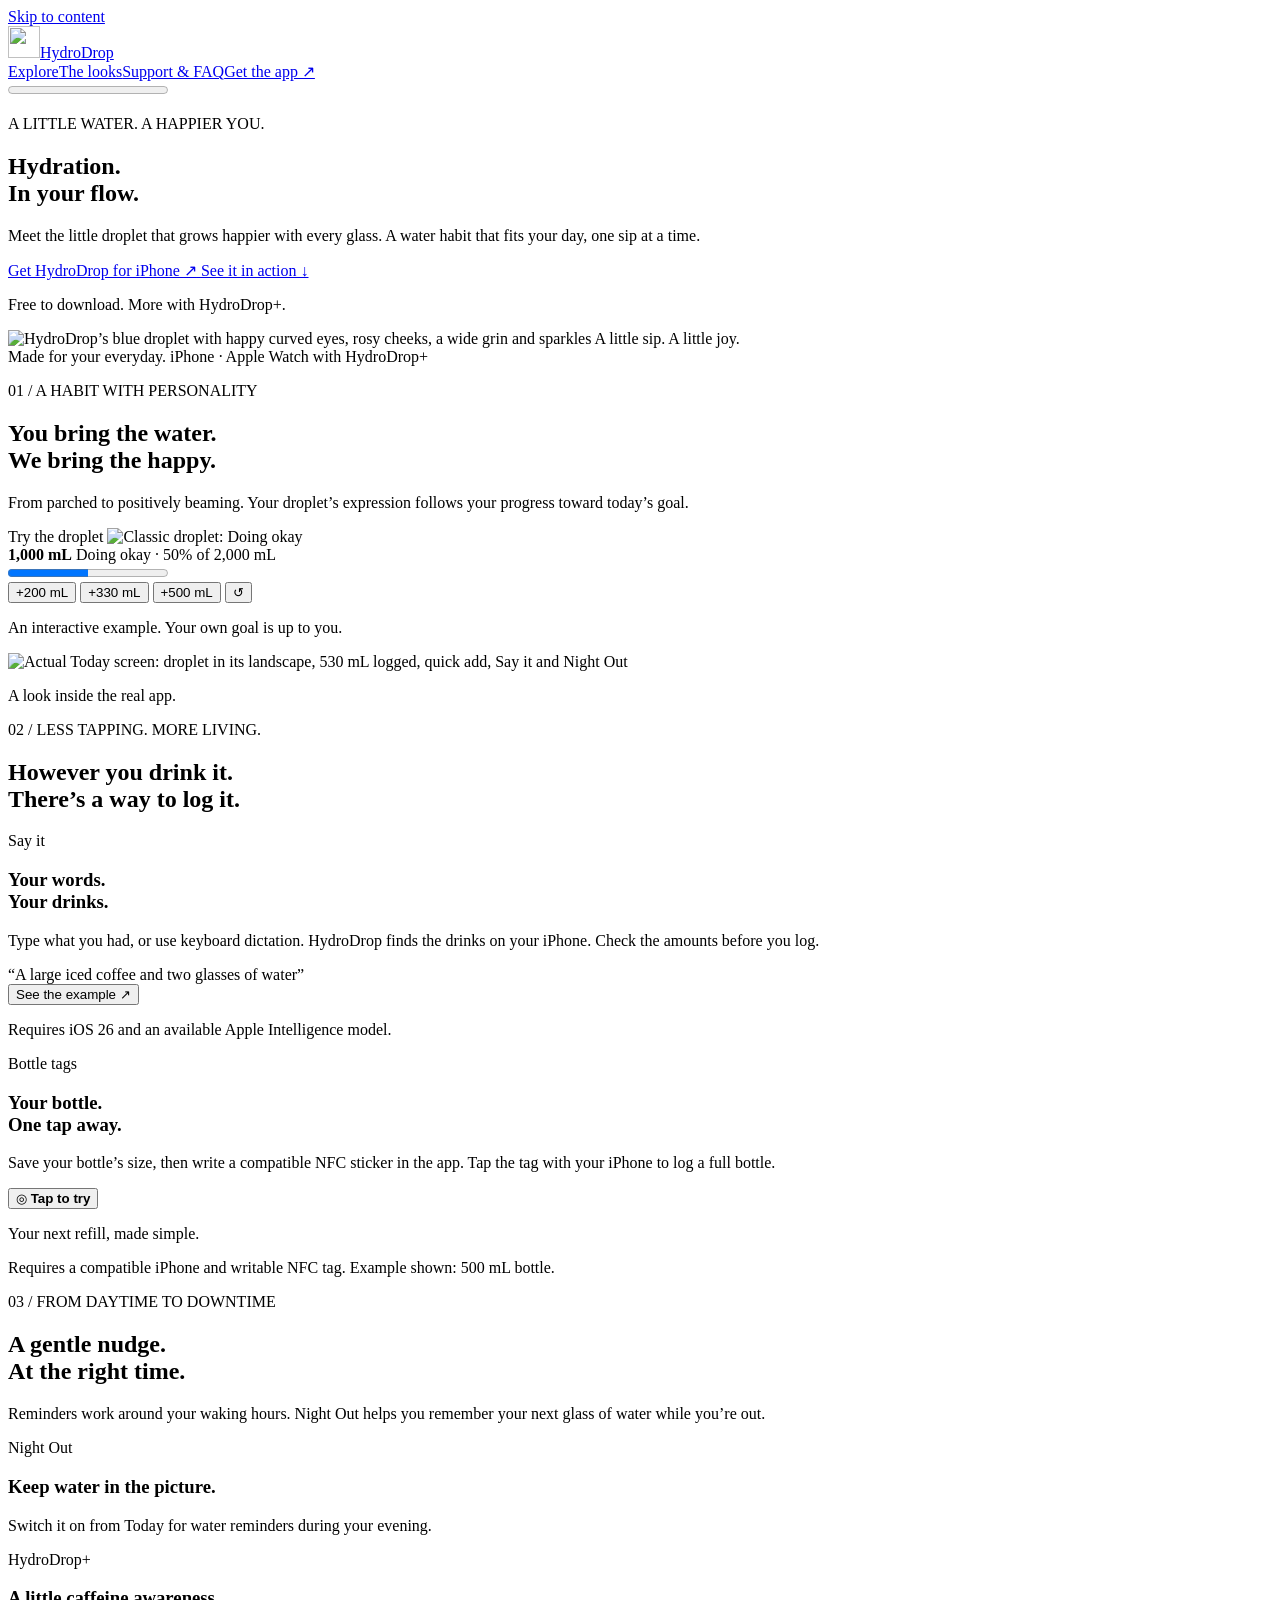
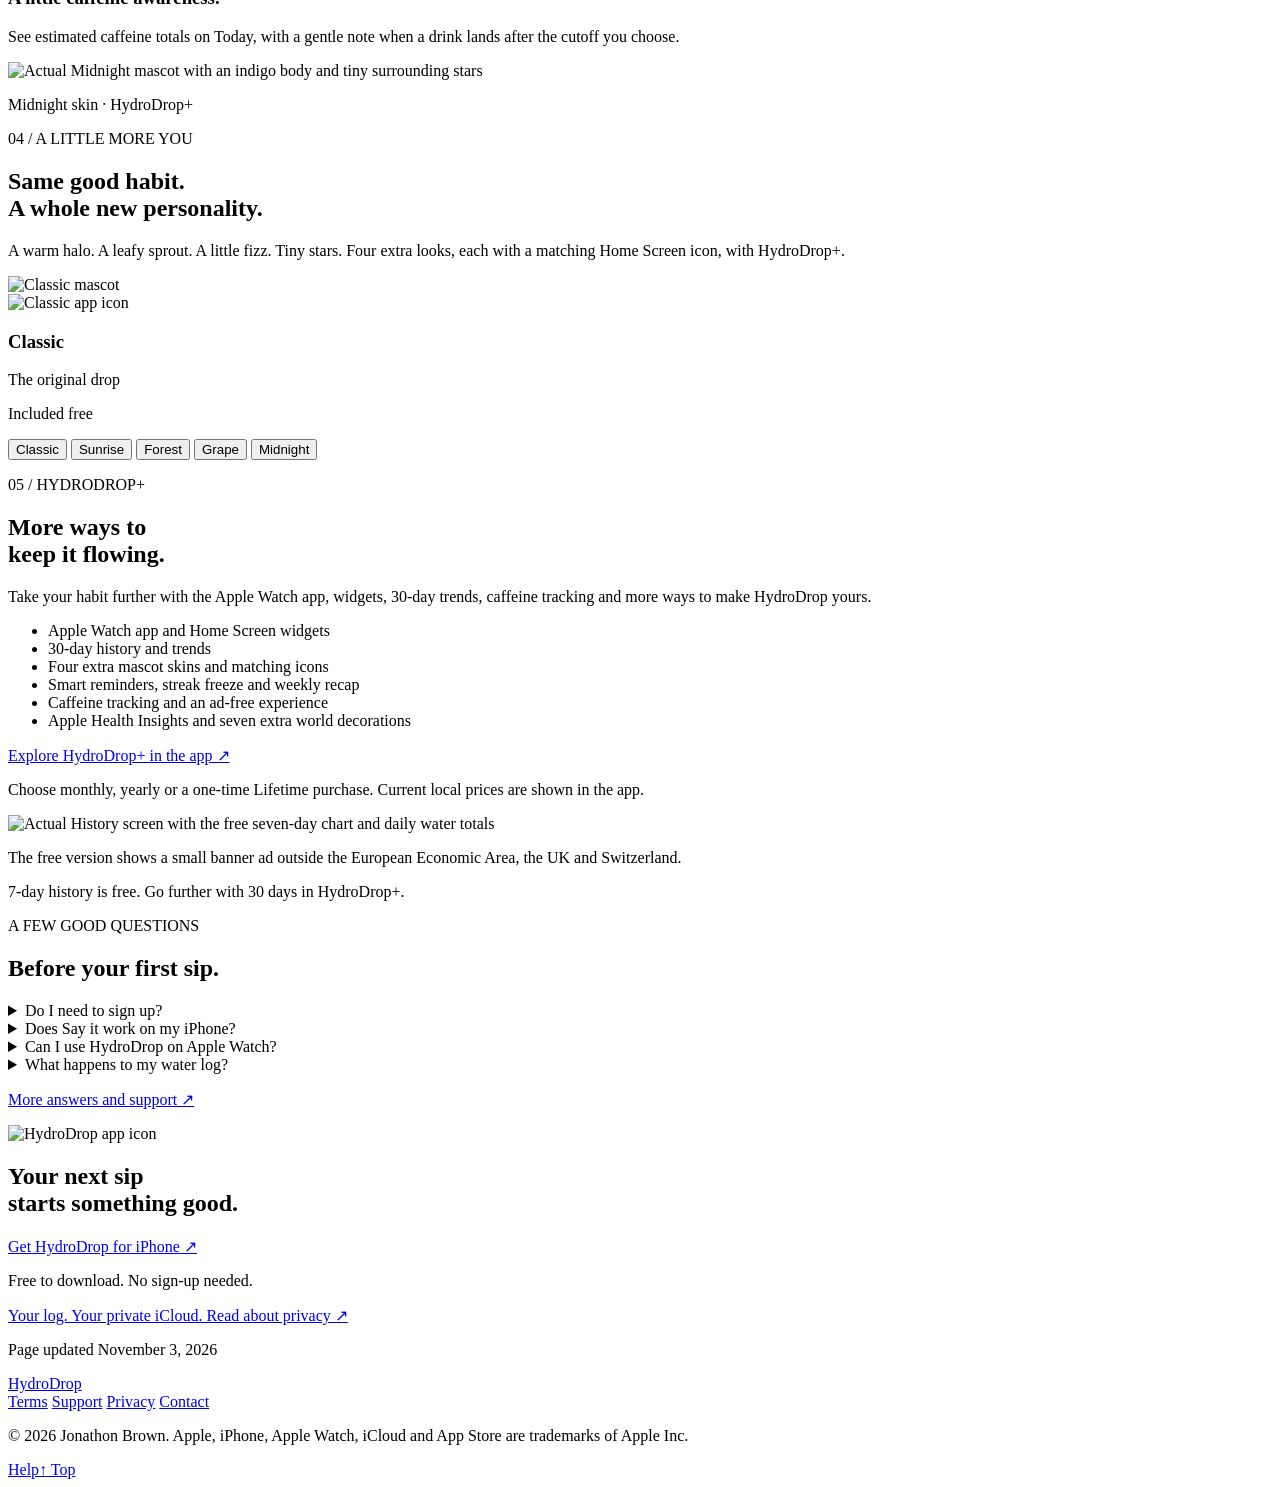
==== commit 2149636f: "WIP: bring the snapshot up to Codex's latest iOS candidate (unreviewed) The first snapshot came from" ====
--- a/docs/index.html
+++ b/docs/index.html
@@ -18,7 +18,7 @@
 <meta property="og:type" content="website">
 <meta property="og:site_name" content="HydroDrop">
 <meta property="og:title" content="HydroDrop: keep your droplet happy">
-<meta property="og:description" content="A water tracker with a droplet that goes from parched to overjoyed as you reach your daily goal. No account needed.">
+<meta property="og:description" content="A water tracker with a droplet that goes from parched to overjoyed as you reach your daily goal. No sign-up needed.">
 <meta property="og:url" content="https://hydrodrop.us/">
 <meta property="og:image" content="https://hydrodrop.us/og-image.png">
 <meta property="og:image:width" content="1200">
@@ -224,15 +224,15 @@
 </div>
 </div>
 </section>
-<section class="section wrap" id="faq"><div class="section-heading"><p class="eyebrow">A FEW GOOD QUESTIONS</p><h2>Before your first sip.</h2></div><div class="faq"><details><summary>Do I need an account?</summary><div>No. HydroDrop works entirely on your device, with no sign-up required.</div></details><details><summary>Does Say it work on my iPhone?</summary><div>Say it requires iOS 26 and an available Apple Intelligence model. You can always use the quick-add buttons or enter an amount manually.</div></details><details><summary>Can I use HydroDrop on Apple Watch?</summary><div>Yes. The Apple Watch app is included with HydroDrop+.</div></details><details><summary>What happens to my water log?</summary><div>Your log stays on your device and, when you are signed in to iCloud, in your private iCloud account.</div></details></div><p><a class="text-link" href="/support.html">More answers and support ↗</a></p></section>
+<section class="section wrap" id="faq"><div class="section-heading"><p class="eyebrow">A FEW GOOD QUESTIONS</p><h2>Before your first sip.</h2></div><div class="faq"><details><summary>Do I need to sign up?</summary><div>No sign-up is required. Your water log stays on your device and in your private iCloud. Duo Streaks uses our service only if you choose to use it.</div></details><details><summary>Does Say it work on my iPhone?</summary><div>Say it requires iOS 26 and an available Apple Intelligence model. You can always use the quick-add buttons or enter an amount manually.</div></details><details><summary>Can I use HydroDrop on Apple Watch?</summary><div>Yes. The Apple Watch app is included with HydroDrop+.</div></details><details><summary>What happens to my water log?</summary><div>Your log stays on your device and, when you are signed in to iCloud, in your private iCloud account.</div></details></div><p><a class="text-link" href="/support.html">More answers and support ↗</a></p></section>
 <section class="closing wrap">
 <img src="/assets/icons/classic.webp" width="76" height="76" loading="lazy" alt="HydroDrop app icon">
 <h2>Your next sip<br>starts something good.</h2>
 <a class="button" href="https://apps.apple.com/app/id6793399317">Get HydroDrop for iPhone ↗</a>
-<p>Free to download. No account needed.</p>
+<p>Free to download. No sign-up needed.</p>
 <a class="text-link" href="privacy.html">Your log. Your private iCloud. Read about privacy ↗</a>
 </section>
-<p class="page-updated wrap">Page updated <time datetime="2026-10-09">October 9, 2026</time></p>
+<p class="page-updated wrap">Page updated <time datetime="2026-11-03">November 3, 2026</time></p>
 </main>
 <footer class="wrap">
 <a class="brand" href="#top">HydroDrop</a>
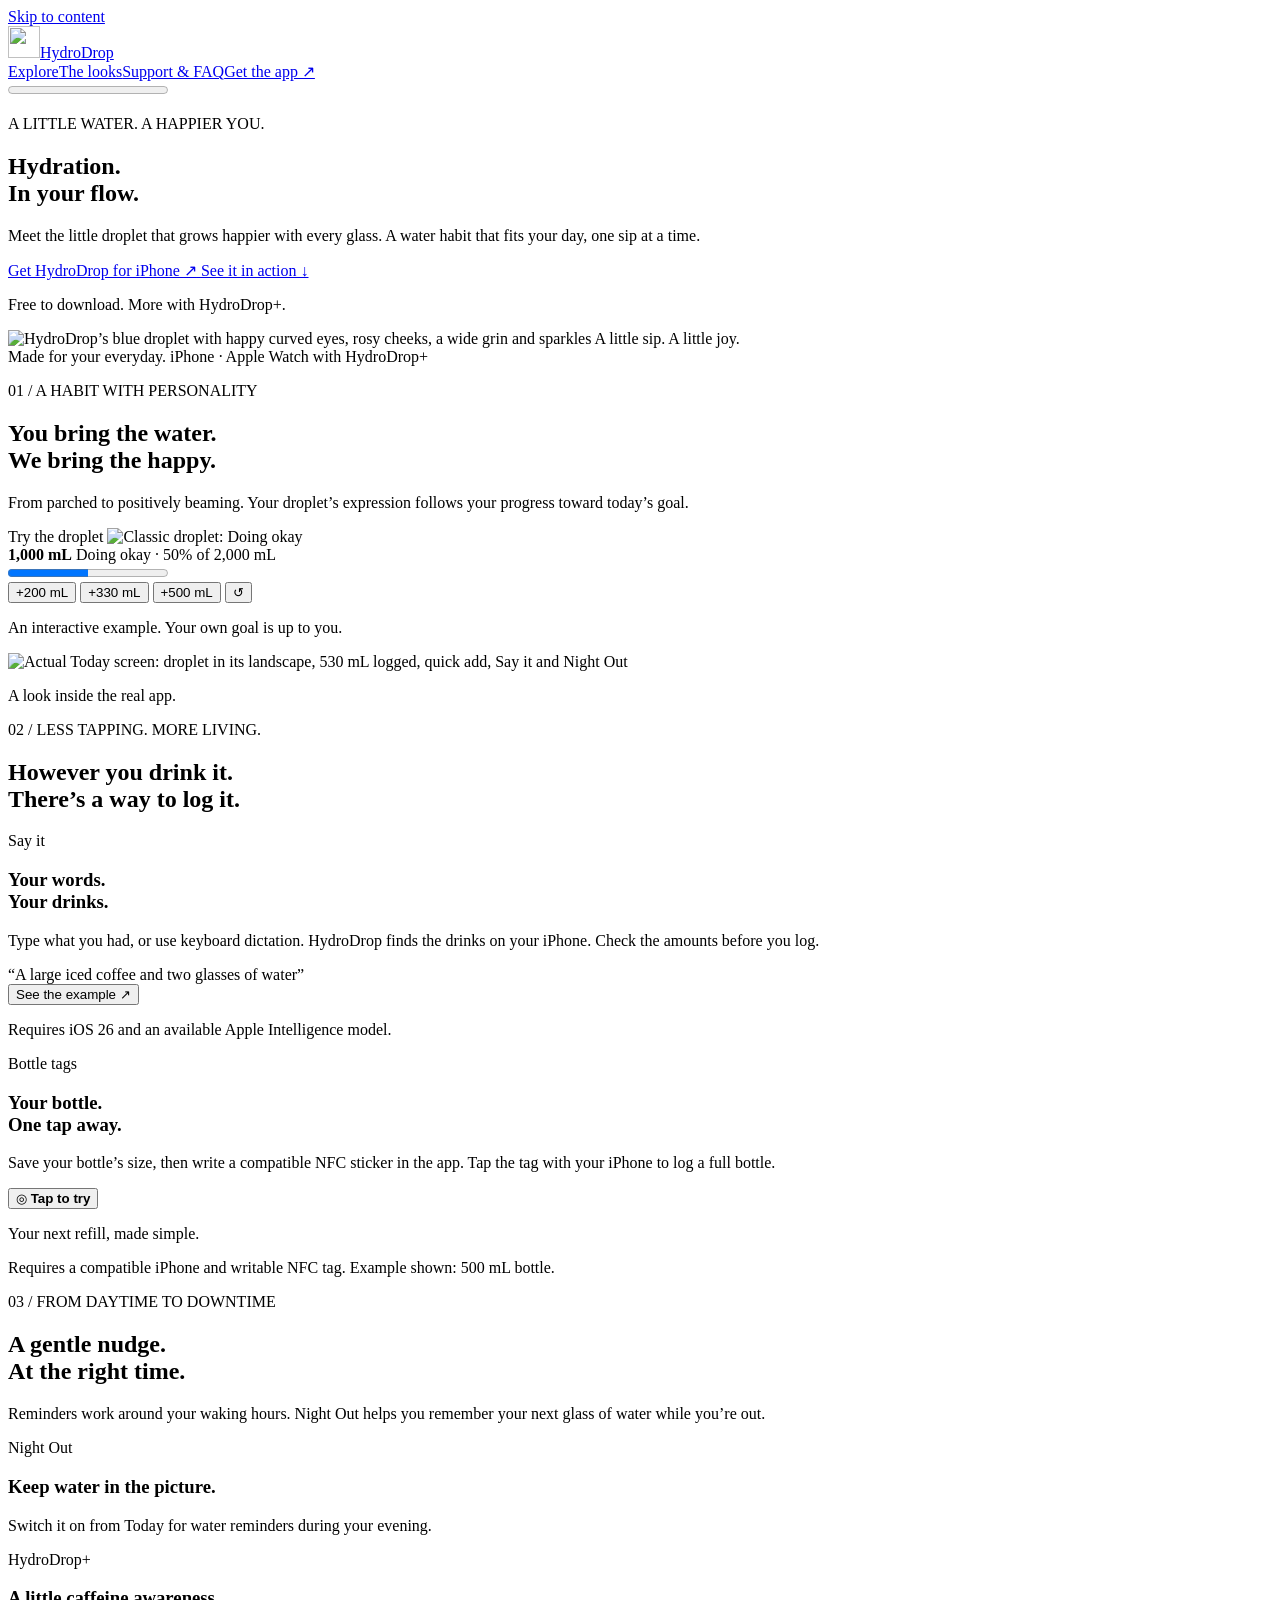
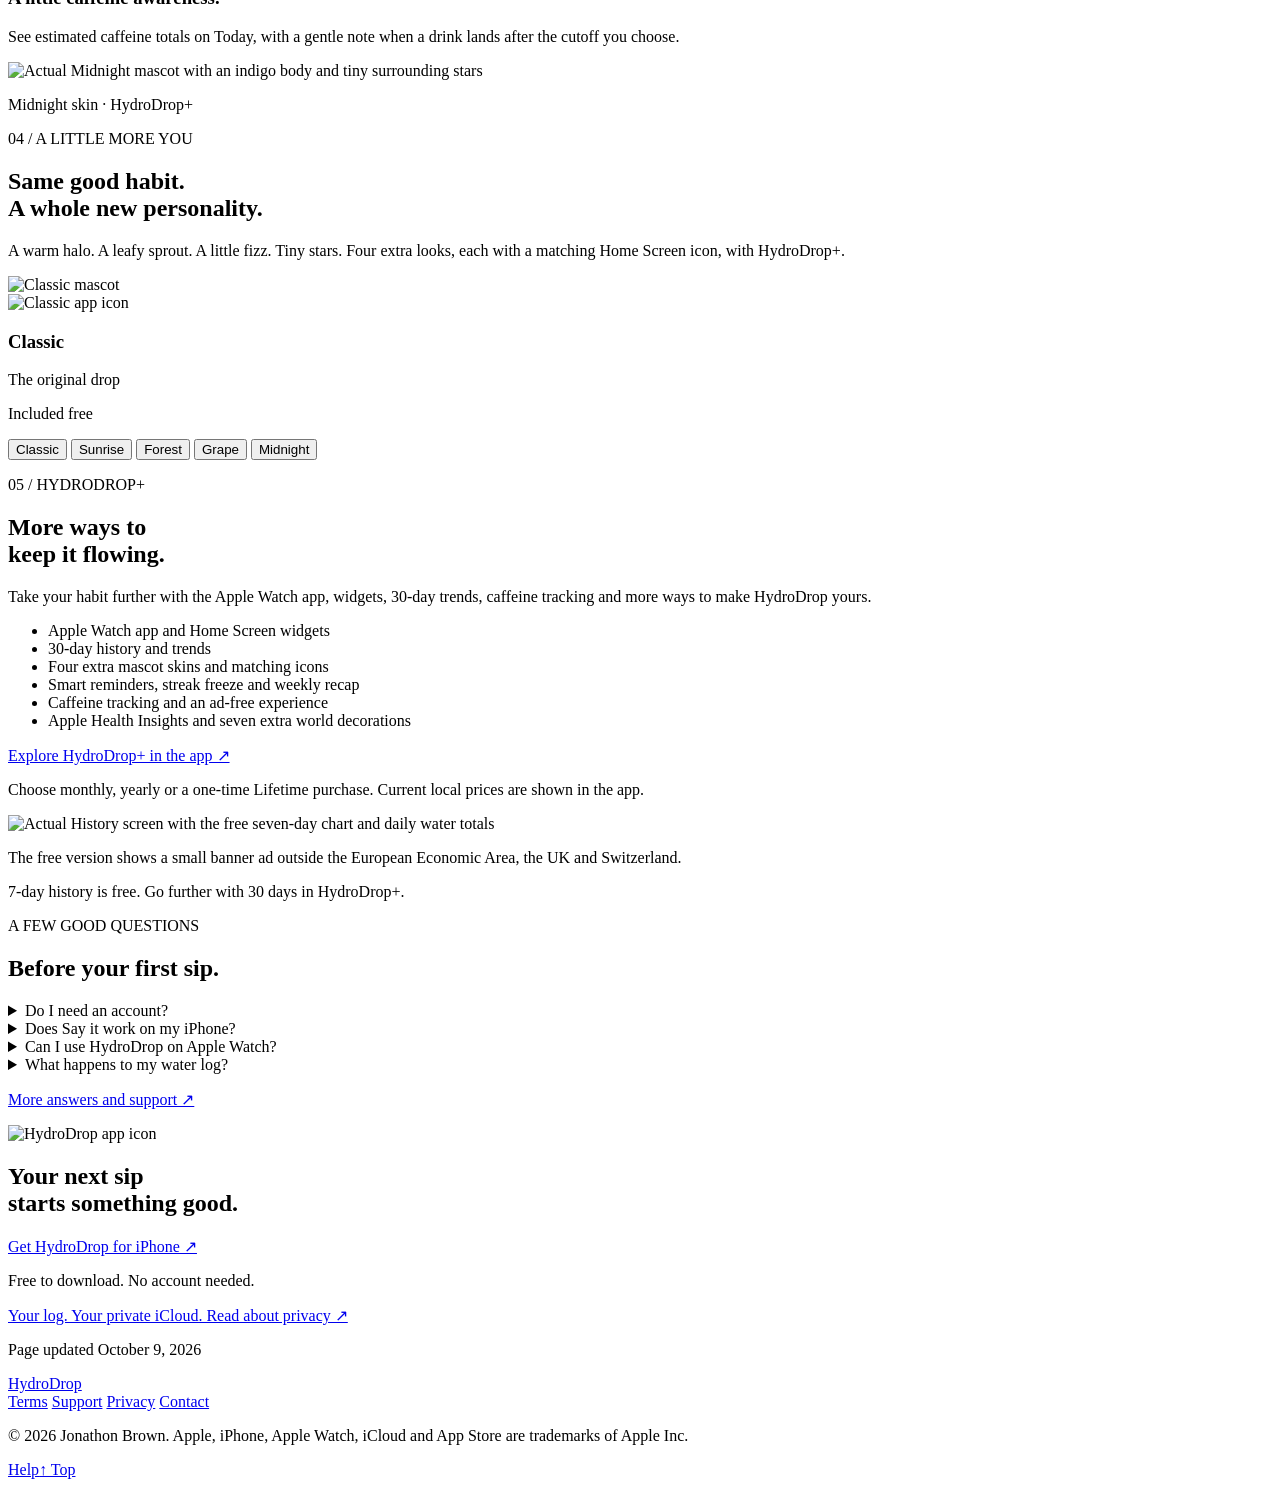
==== commit 2c639b5a: "Hold the Duo website back until submission day The Duo branch carries the website pages for 2.0: the" ====
--- a/docs/index.html
+++ b/docs/index.html
@@ -18,7 +18,7 @@
 <meta property="og:type" content="website">
 <meta property="og:site_name" content="HydroDrop">
 <meta property="og:title" content="HydroDrop: keep your droplet happy">
-<meta property="og:description" content="A water tracker with a droplet that goes from parched to overjoyed as you reach your daily goal. No sign-up needed.">
+<meta property="og:description" content="A water tracker with a droplet that goes from parched to overjoyed as you reach your daily goal. No account needed.">
 <meta property="og:url" content="https://hydrodrop.us/">
 <meta property="og:image" content="https://hydrodrop.us/og-image.png">
 <meta property="og:image:width" content="1200">
@@ -224,15 +224,15 @@
 </div>
 </div>
 </section>
-<section class="section wrap" id="faq"><div class="section-heading"><p class="eyebrow">A FEW GOOD QUESTIONS</p><h2>Before your first sip.</h2></div><div class="faq"><details><summary>Do I need to sign up?</summary><div>No sign-up is required. Your water log stays on your device and in your private iCloud. Duo Streaks uses our service only if you choose to use it.</div></details><details><summary>Does Say it work on my iPhone?</summary><div>Say it requires iOS 26 and an available Apple Intelligence model. You can always use the quick-add buttons or enter an amount manually.</div></details><details><summary>Can I use HydroDrop on Apple Watch?</summary><div>Yes. The Apple Watch app is included with HydroDrop+.</div></details><details><summary>What happens to my water log?</summary><div>Your log stays on your device and, when you are signed in to iCloud, in your private iCloud account.</div></details></div><p><a class="text-link" href="/support.html">More answers and support ↗</a></p></section>
+<section class="section wrap" id="faq"><div class="section-heading"><p class="eyebrow">A FEW GOOD QUESTIONS</p><h2>Before your first sip.</h2></div><div class="faq"><details><summary>Do I need an account?</summary><div>No. HydroDrop works entirely on your device, with no sign-up required.</div></details><details><summary>Does Say it work on my iPhone?</summary><div>Say it requires iOS 26 and an available Apple Intelligence model. You can always use the quick-add buttons or enter an amount manually.</div></details><details><summary>Can I use HydroDrop on Apple Watch?</summary><div>Yes. The Apple Watch app is included with HydroDrop+.</div></details><details><summary>What happens to my water log?</summary><div>Your log stays on your device and, when you are signed in to iCloud, in your private iCloud account.</div></details></div><p><a class="text-link" href="/support.html">More answers and support ↗</a></p></section>
 <section class="closing wrap">
 <img src="/assets/icons/classic.webp" width="76" height="76" loading="lazy" alt="HydroDrop app icon">
 <h2>Your next sip<br>starts something good.</h2>
 <a class="button" href="https://apps.apple.com/app/id6793399317">Get HydroDrop for iPhone ↗</a>
-<p>Free to download. No sign-up needed.</p>
+<p>Free to download. No account needed.</p>
 <a class="text-link" href="privacy.html">Your log. Your private iCloud. Read about privacy ↗</a>
 </section>
-<p class="page-updated wrap">Page updated <time datetime="2026-11-03">November 3, 2026</time></p>
+<p class="page-updated wrap">Page updated <time datetime="2026-10-09">October 9, 2026</time></p>
 </main>
 <footer class="wrap">
 <a class="brand" href="#top">HydroDrop</a>
